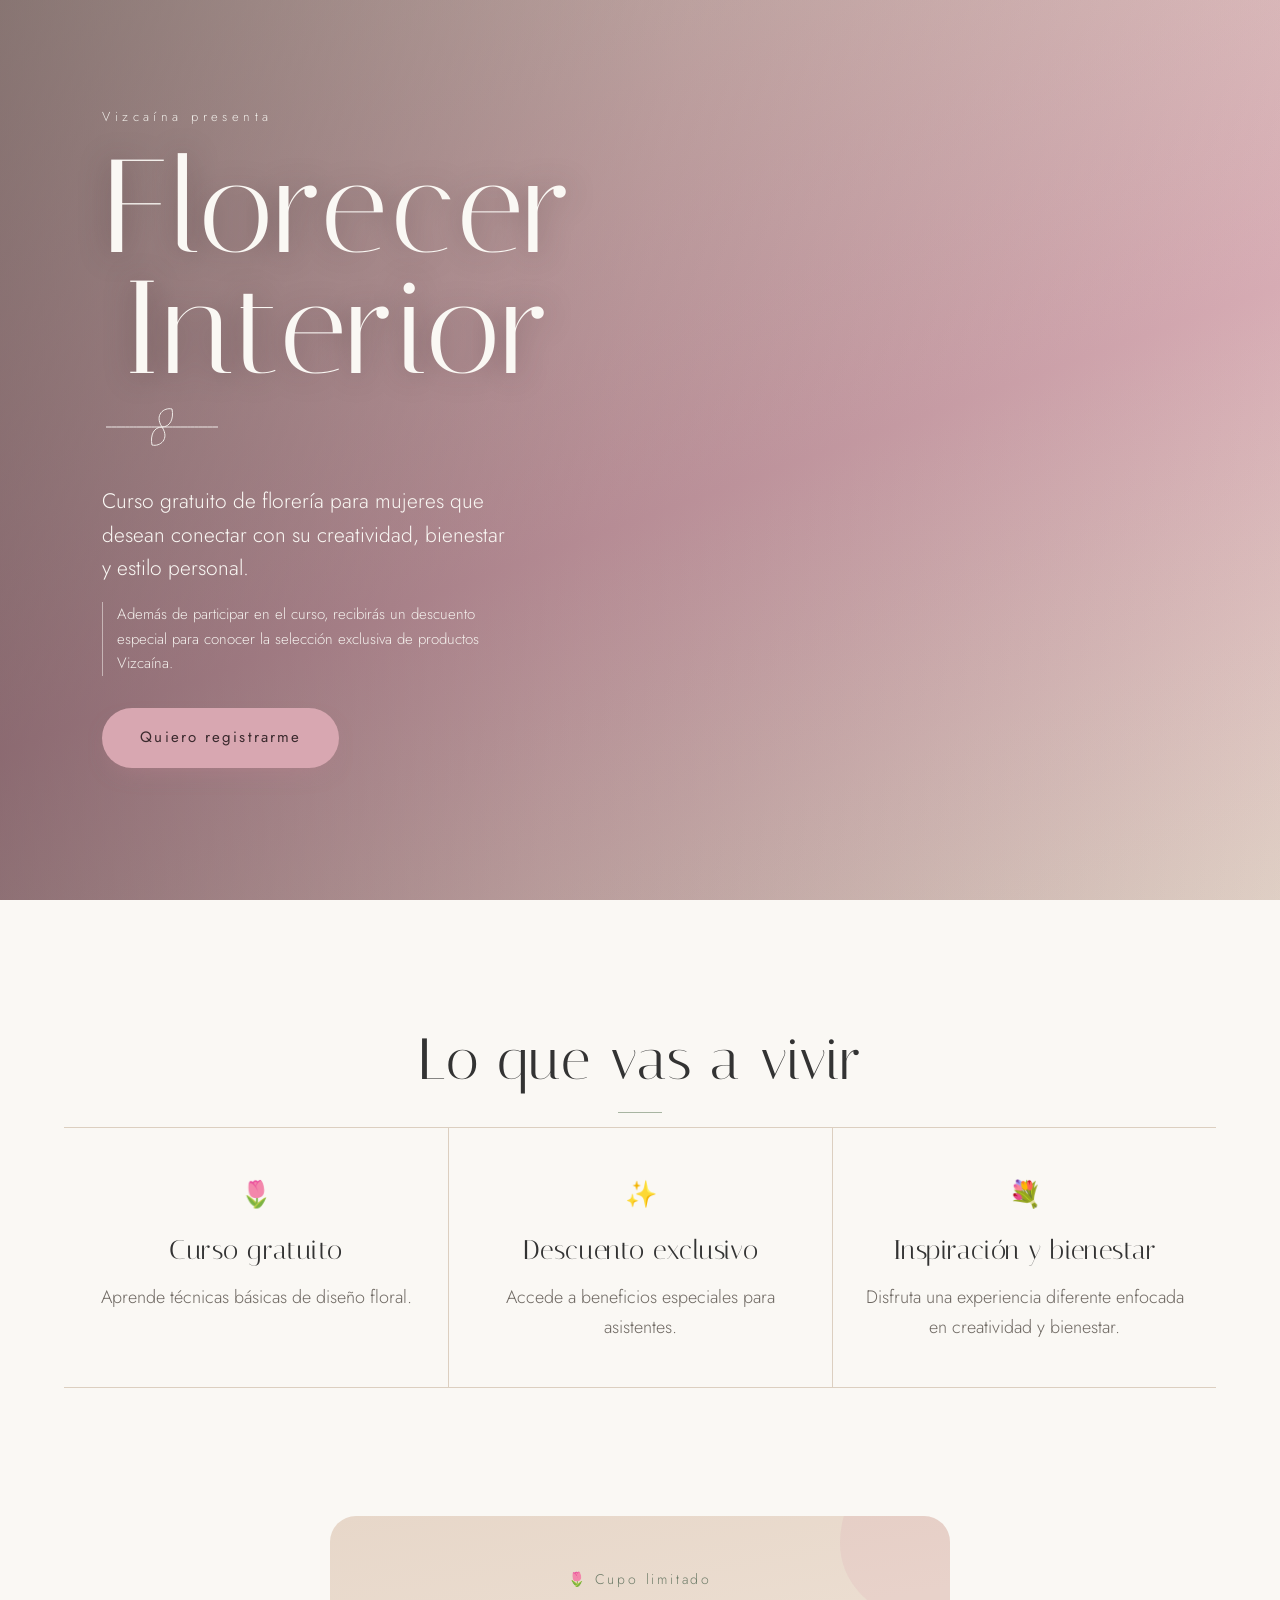
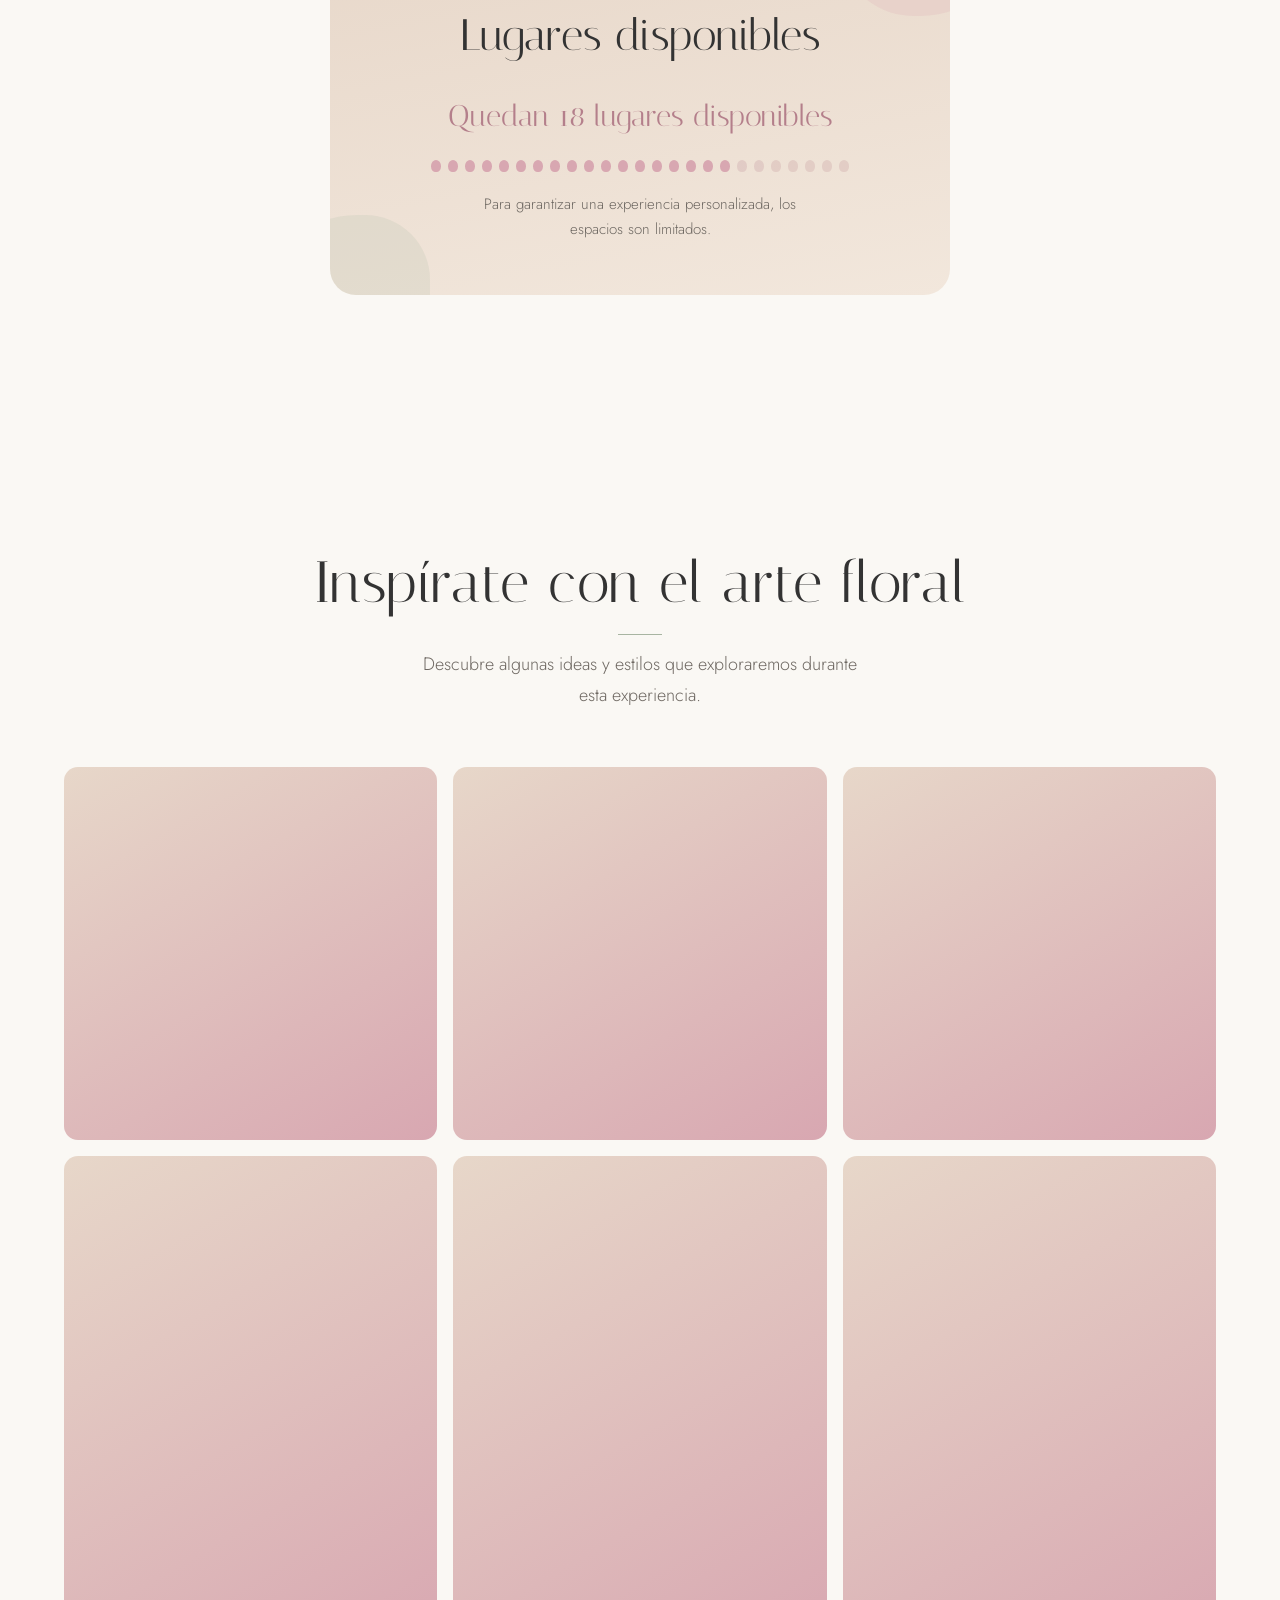
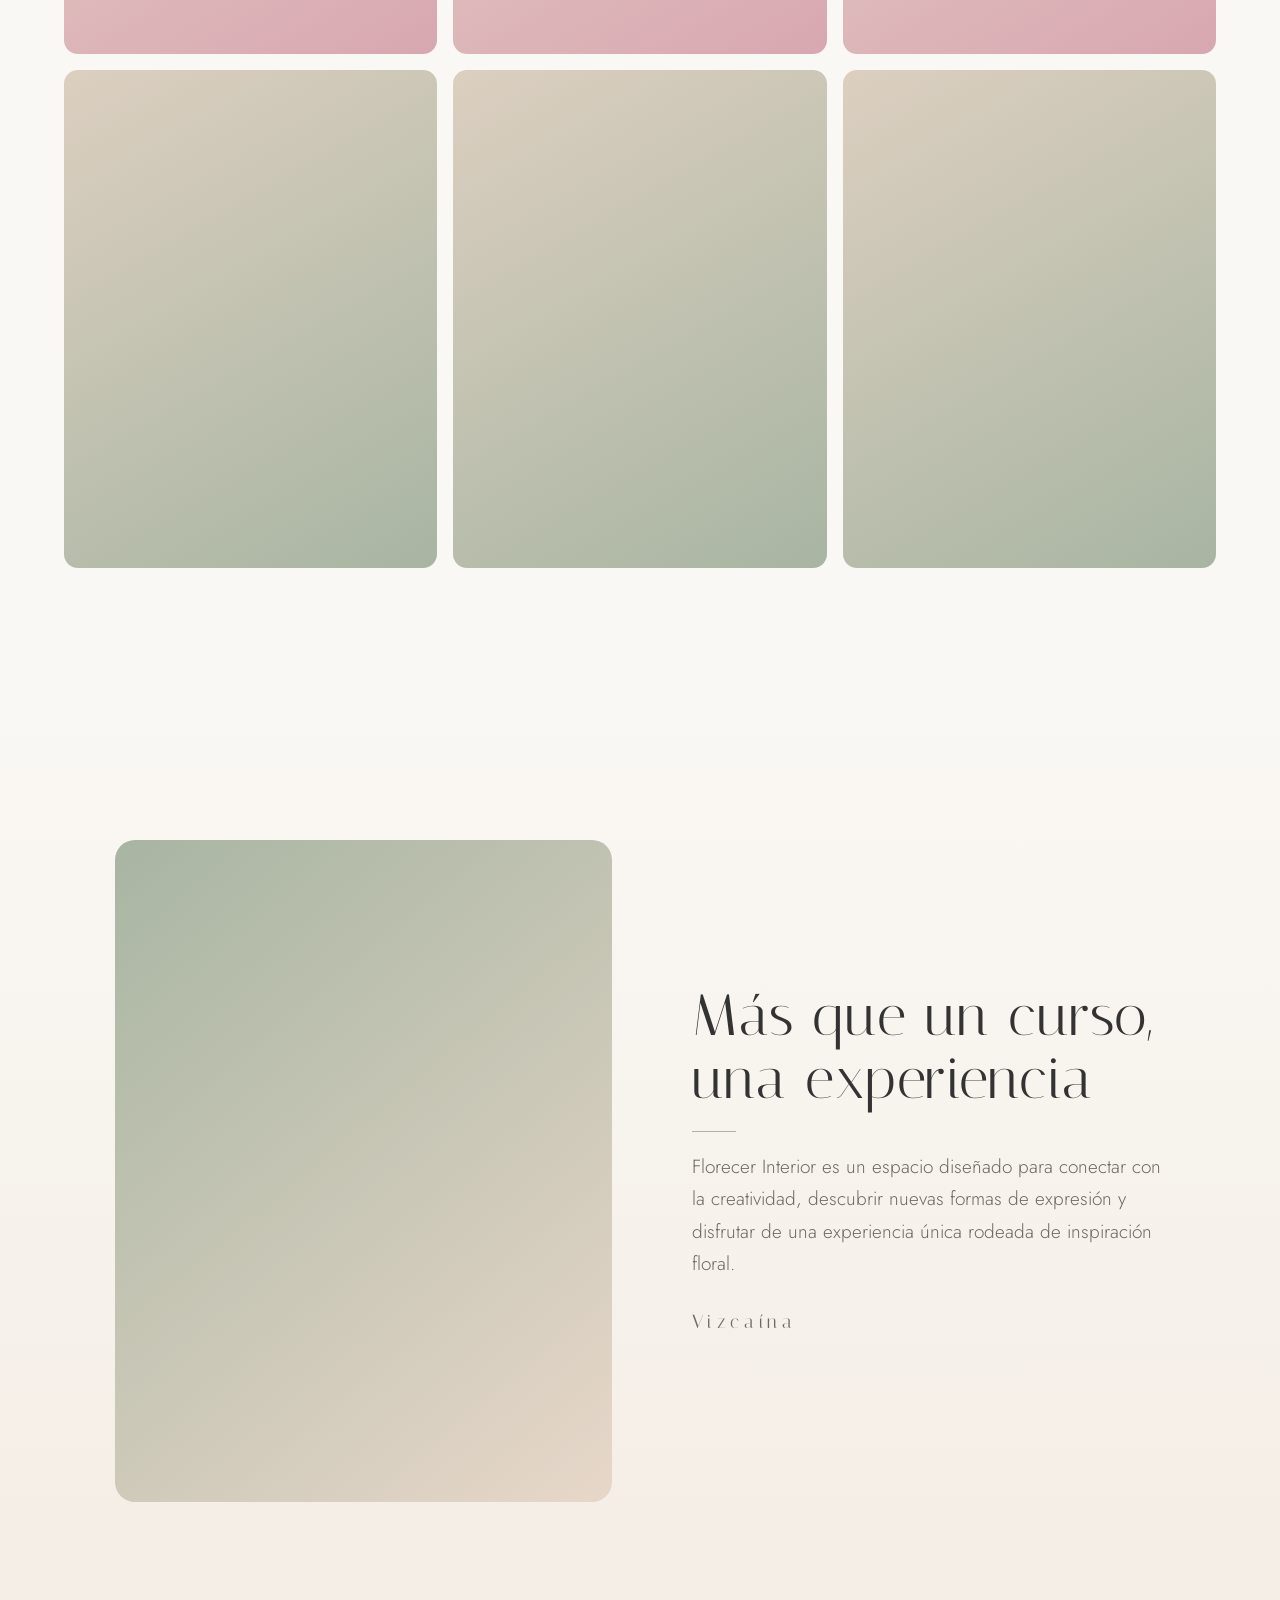
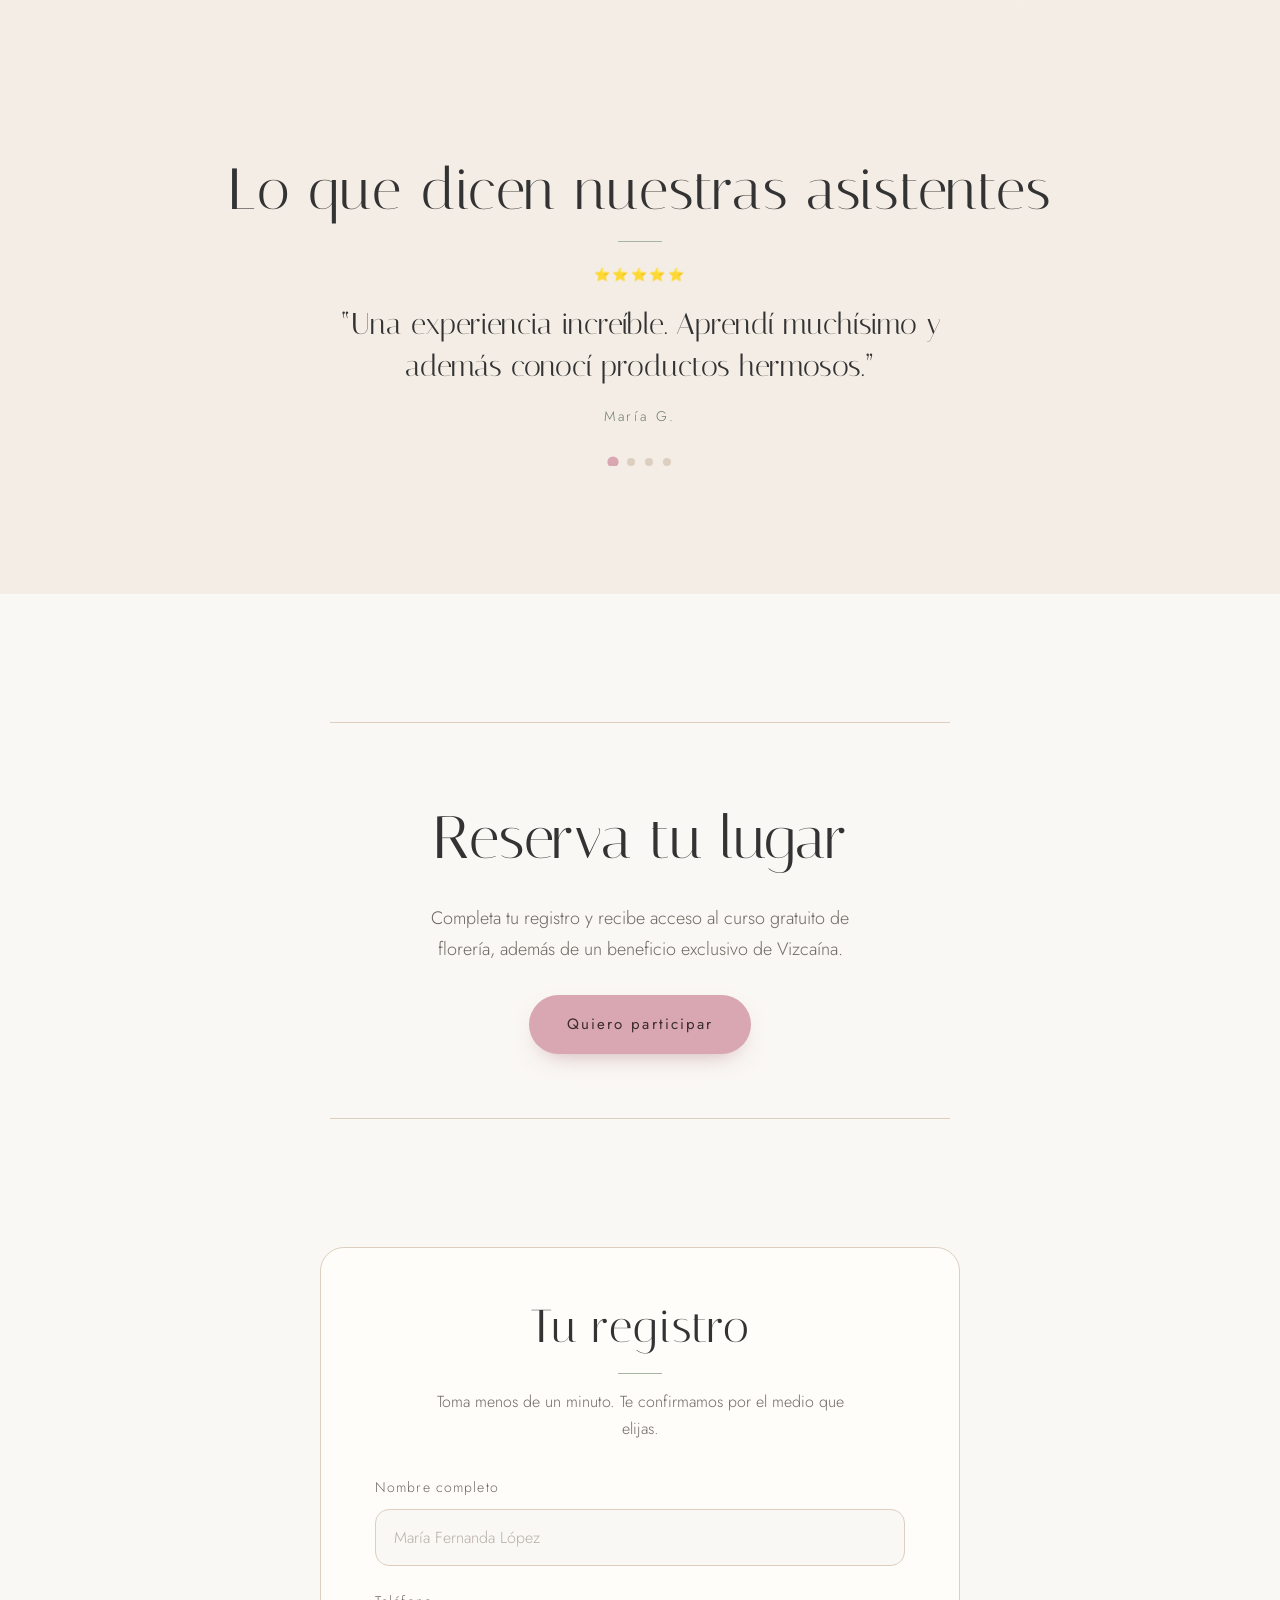
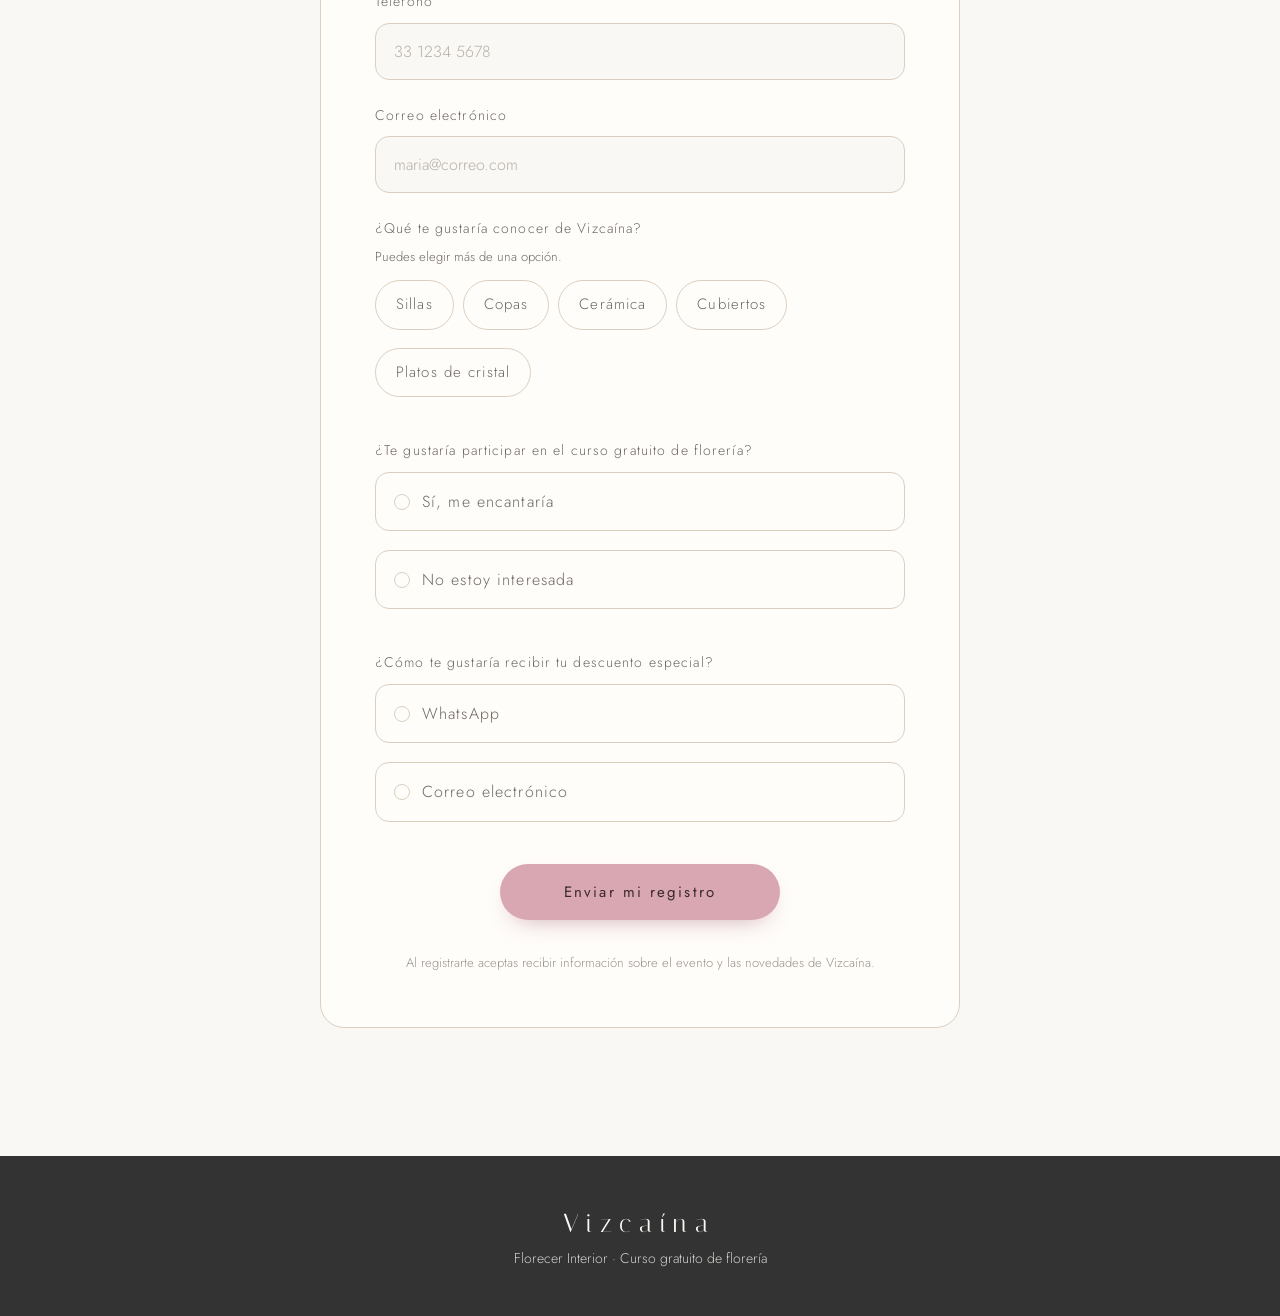
==== index.html @ a3b1a9a1 "Add files via upload" ====
<!DOCTYPE html>
<html lang="es-MX">
<head>
<meta charset="UTF-8">
<meta name="viewport" content="width=device-width, initial-scale=1">

<!-- ============================================================
     SEO BÁSICO  ·  Edita títulos, descripción y URL antes de publicar
     ============================================================ -->
<title>Florecer Interior · Curso gratuito de florería | Vizcaína</title>
<meta name="description" content="Curso gratuito de florería para mujeres que desean conectar con su creatividad, bienestar y estilo personal. Cupo limitado y beneficio exclusivo Vizcaína.">
<meta name="robots" content="index, follow">
<meta name="theme-color" content="#FAF8F4">
<link rel="canonical" href="https://TU-DOMINIO.com/">

<!-- Open Graph · así se ve el enlace al compartirse en Facebook / Instagram / WhatsApp -->
<meta property="og:type" content="website">
<meta property="og:locale" content="es_MX">
<meta property="og:title" content="Florecer Interior · Curso gratuito de florería">
<meta property="og:description" content="Una experiencia de diseño floral, bienestar y creatividad. Cupo limitado.">
<meta property="og:image" content="https://TU-DOMINIO.com/images/og-florecer-interior.jpg">
<meta property="og:url" content="https://TU-DOMINIO.com/">
<meta name="twitter:card" content="summary_large_image">

<!-- Tipografías: Italiana (titulares) + Jost (texto) -->
<link rel="preconnect" href="https://fonts.googleapis.com">
<link rel="preconnect" href="https://fonts.gstatic.com" crossorigin>
<link href="https://fonts.googleapis.com/css2?family=Italiana&family=Jost:wght@300;400;500&display=swap" rel="stylesheet">

<link rel="stylesheet" href="style.css">

<!-- Datos estructurados del evento (ayuda al SEO) -->
<script type="application/ld+json">
{
  "@context": "https://schema.org",
  "@type": "Event",
  "name": "Florecer Interior",
  "description": "Curso gratuito de florería organizado por Vizcaína.",
  "eventAttendanceMode": "https://schema.org/OfflineEventAttendanceMode",
  "organizer": { "@type": "Organization", "name": "Vizcaína" },
  "offers": { "@type": "Offer", "price": "0", "priceCurrency": "MXN", "availability": "https://schema.org/LimitedAvailability" }
}
</script>
</head>

<body>
<a class="salto-contenido" href="#registro">Ir al registro</a>

<!-- ============================================================
     1 · HERO
     Sustituye /images/hero.jpg por tu fotografía floral principal.
     Formato recomendado: vertical o cuadrada, mínimo 1400px de ancho.
     ============================================================ -->
<header class="hero" id="inicio">
  <img class="hero__foto" src="images/hero.jpg" alt="Arreglo floral elaborado a mano en tonos rosa y verde" fetchpriority="high" decoding="async">
  <div class="hero__velo" aria-hidden="true"></div>

  <div class="hero__contenido">
    <p class="hero__marca">Vizcaína presenta</p>

    <h1 class="hero__titulo">
      <span>Florecer</span>
      <span>Interior</span>
    </h1>

    <!-- Tallo botánico que se dibuja solo al cargar la página -->
    <svg class="tallo" viewBox="0 0 120 60" fill="none" aria-hidden="true">
      <path class="tallo__linea" d="M4 30 C 34 30, 46 30, 60 30 C 74 30, 86 30, 116 30" stroke="currentColor" stroke-width="1"/>
      <path class="tallo__hoja" d="M60 30 C 52 18, 62 10, 70 12 C 72 22, 68 30, 60 30 Z" stroke="currentColor" stroke-width="1"/>
      <path class="tallo__hoja" d="M60 30 C 68 42, 58 50, 50 48 C 48 38, 52 30, 60 30 Z" stroke="currentColor" stroke-width="1"/>
    </svg>

    <p class="hero__bajada">
      Curso gratuito de florería para mujeres que desean conectar con su creatividad,
      bienestar y estilo personal.
    </p>

    <p class="hero__nota">
      Además de participar en el curso, recibirás un descuento especial para conocer
      la selección exclusiva de productos Vizcaína.
    </p>

    <a class="boton boton--principal" href="#registro" data-scroll>Quiero registrarme</a>
  </div>
</header>

<main>

  <!-- ============================================================
       2 · BENEFICIOS
       ============================================================ -->
  <section class="beneficios" aria-labelledby="t-beneficios">
    <h2 class="titulo-seccion" id="t-beneficios">Lo que vas a vivir</h2>

    <div class="beneficios__lista">
      <article class="beneficio" data-reveal>
        <span class="beneficio__marca" aria-hidden="true">🌷</span>
        <h3>Curso gratuito</h3>
        <p>Aprende técnicas básicas de diseño floral.</p>
      </article>

      <article class="beneficio" data-reveal>
        <span class="beneficio__marca" aria-hidden="true">✨</span>
        <h3>Descuento exclusivo</h3>
        <p>Accede a beneficios especiales para asistentes.</p>
      </article>

      <article class="beneficio" data-reveal>
        <span class="beneficio__marca" aria-hidden="true">💐</span>
        <h3>Inspiración y bienestar</h3>
        <p>Disfruta una experiencia diferente enfocada en creatividad y bienestar.</p>
      </article>
    </div>
  </section>

  <!-- ============================================================
       3 · DISPONIBILIDAD
       El número se edita desde script.js → LUGARES_DISPONIBLES
       ============================================================ -->
  <section class="cupo" aria-labelledby="t-cupo">
    <div class="cupo__tarjeta" data-reveal>
      <p class="cupo__etiqueta">🌷 Cupo limitado</p>
      <h2 class="cupo__titulo" id="t-cupo">Lugares disponibles</h2>

      <!-- Contador: el texto y los pétalos los genera JavaScript -->
      <p class="cupo__contador" id="contadorLugares" aria-live="polite">Quedan 18 lugares disponibles</p>
      <div class="cupo__petalos" id="petalosCupo" aria-hidden="true"></div>

      <p class="cupo__nota">Para garantizar una experiencia personalizada, los espacios son limitados.</p>
    </div>
  </section>

  <!-- ============================================================
       4 · GALERÍA  (masonry + lightbox)
       Coloca tus imágenes en /images/ con estos nombres,
       o cambia las rutas y los textos alternativos aquí abajo.
       ============================================================ -->
  <section class="galeria" aria-labelledby="t-galeria">
    <h2 class="titulo-seccion" id="t-galeria">Inspírate con el arte floral</h2>
    <p class="subtitulo-seccion">Descubre algunas ideas y estilos que exploraremos durante esta experiencia.</p>

    <div class="galeria__grid" id="galeria">
      <button class="galeria__item" type="button" data-reveal><img src="images/flor1.jpg" alt="Ramo de temporada en tonos rosa empolvado" loading="lazy" decoding="async"></button>
      <button class="galeria__item" type="button" data-reveal><img src="images/flor2.jpg" alt="Centro de mesa bajo con follaje verde salvia" loading="lazy" decoding="async"></button>
      <button class="galeria__item" type="button" data-reveal><img src="images/flor3.jpg" alt="Detalle de pétalos y cerámica artesanal" loading="lazy" decoding="async"></button>
      <button class="galeria__item" type="button" data-reveal><img src="images/flor4.jpg" alt="Mesa montada con copas y flores frescas" loading="lazy" decoding="async"></button>
      <button class="galeria__item" type="button" data-reveal><img src="images/flor5.jpg" alt="Arreglo asimétrico en jarrón de cristal" loading="lazy" decoding="async"></button>
      <button class="galeria__item" type="button" data-reveal><img src="images/flor6.jpg" alt="Manos trabajando un arreglo floral" loading="lazy" decoding="async"></button>
      <button class="galeria__item" type="button" data-reveal><img src="images/flor7.jpg" alt="Composición floral sobre mantel de lino" loading="lazy" decoding="async"></button>
      <button class="galeria__item" type="button" data-reveal><img src="images/flor8.jpg" alt="Flores secas en tonos champagne" loading="lazy" decoding="async"></button>
      <button class="galeria__item" type="button" data-reveal><img src="images/flor9.jpg" alt="Espacio de taller con materiales de florería" loading="lazy" decoding="async"></button>
    </div>
  </section>

  <!-- ============================================================
       5 · EXPERIENCIA (editorial)
       ============================================================ -->
  <section class="experiencia" aria-labelledby="t-experiencia">
    <figure class="experiencia__figura" data-reveal>
      <img src="images/experiencia.jpg" alt="Asistentes trabajando durante un taller de florería" loading="lazy" decoding="async">
    </figure>

    <div class="experiencia__texto" data-reveal>
      <h2 class="titulo-seccion titulo-seccion--izq" id="t-experiencia">Más que un curso, una experiencia</h2>
      <p>
        Florecer Interior es un espacio diseñado para conectar con la creatividad,
        descubrir nuevas formas de expresión y disfrutar de una experiencia única
        rodeada de inspiración floral.
      </p>
      <p class="experiencia__firma">Vizcaína</p>
    </div>
  </section>

  <!-- ============================================================
       6 · TESTIMONIOS (carrusel automático + swipe)
       ============================================================ -->
  <section class="testimonios" aria-labelledby="t-testimonios" aria-roledescription="carrusel">
    <h2 class="titulo-seccion" id="t-testimonios">Lo que dicen nuestras asistentes</h2>

    <div class="carrusel" id="carrusel">
      <div class="carrusel__pista" id="carruselPista">

        <figure class="testimonio">
          <p class="testimonio__estrellas" aria-label="5 de 5 estrellas">⭐⭐⭐⭐⭐</p>
          <blockquote>Una experiencia increíble. Aprendí muchísimo y además conocí productos hermosos.</blockquote>
          <figcaption>María G.</figcaption>
        </figure>

        <figure class="testimonio">
          <p class="testimonio__estrellas" aria-label="5 de 5 estrellas">⭐⭐⭐⭐⭐</p>
          <blockquote>El ambiente fue maravilloso y los arreglos florales quedaron espectaculares.</blockquote>
          <figcaption>Andrea R.</figcaption>
        </figure>

        <figure class="testimonio">
          <p class="testimonio__estrellas" aria-label="5 de 5 estrellas">⭐⭐⭐⭐⭐</p>
          <blockquote>Me encantó la atención y la inspiración que encontré durante el evento.</blockquote>
          <figcaption>Sofía T.</figcaption>
        </figure>

        <figure class="testimonio">
          <p class="testimonio__estrellas" aria-label="5 de 5 estrellas">⭐⭐⭐⭐⭐</p>
          <blockquote>Salí con un arreglo precioso y con ganas de seguir creando en casa.</blockquote>
          <figcaption>Paulina M.</figcaption>
        </figure>

      </div>

      <div class="carrusel__puntos" id="carruselPuntos" role="tablist" aria-label="Elegir testimonio"></div>
    </div>
  </section>

  <!-- ============================================================
       7 · LLAMADA A LA ACCIÓN
       ============================================================ -->
  <section class="cta">
    <div class="cta__caja" data-reveal>
      <h2 class="cta__titulo">Reserva tu lugar</h2>
      <p>Completa tu registro y recibe acceso al curso gratuito de florería, además de un beneficio exclusivo de Vizcaína.</p>
      <a class="boton boton--principal" href="#registro" data-scroll>Quiero participar</a>
    </div>
  </section>

  <!-- ============================================================
       8 · FORMULARIO DE REGISTRO
       ============================================================ -->
  <section class="registro" id="registro" aria-labelledby="t-registro">
    <div class="registro__marco">

      <div class="registro__encabezado">
        <h2 class="titulo-seccion" id="t-registro">Tu registro</h2>
        <p class="subtitulo-seccion">Toma menos de un minuto. Te confirmamos por el medio que elijas.</p>
      </div>

      <form class="formulario" id="formulario" novalidate>

        <!-- Campo trampa anti-spam: invisible para personas -->
        <div class="trampa" aria-hidden="true">
          <label for="sitio">No llenar este campo</label>
          <input type="text" id="sitio" name="sitio" tabindex="-1" autocomplete="off">
        </div>

        <div class="campo">
          <label for="nombre">Nombre completo</label>
          <input type="text" id="nombre" name="nombre" autocomplete="name" placeholder="María Fernanda López" required>
          <p class="campo__error" id="error-nombre"></p>
        </div>

        <div class="campo">
          <label for="telefono">Teléfono</label>
          <input type="tel" id="telefono" name="telefono" inputmode="numeric" autocomplete="tel" placeholder="33 1234 5678" required>
          <p class="campo__error" id="error-telefono"></p>
        </div>

        <div class="campo">
          <label for="correo">Correo electrónico</label>
          <input type="email" id="correo" name="correo" autocomplete="email" placeholder="maria@correo.com" required>
          <p class="campo__error" id="error-correo"></p>
        </div>

        <!-- Selección múltiple: puede marcar varias categorías -->
        <fieldset class="campo campo--grupo">
          <legend>¿Qué te gustaría conocer de Vizcaína?</legend>
          <p class="campo__ayuda">Puedes elegir más de una opción.</p>
          <div class="opciones opciones--chips">
            <label class="chip"><input type="checkbox" name="interes" value="Sillas"><span>Sillas</span></label>
            <label class="chip"><input type="checkbox" name="interes" value="Copas"><span>Copas</span></label>
            <label class="chip"><input type="checkbox" name="interes" value="Cerámica"><span>Cerámica</span></label>
            <label class="chip"><input type="checkbox" name="interes" value="Cubiertos"><span>Cubiertos</span></label>
            <label class="chip"><input type="checkbox" name="interes" value="Platos de cristal"><span>Platos de cristal</span></label>
          </div>
          <p class="campo__error" id="error-interes"></p>
        </fieldset>

        <fieldset class="campo campo--grupo">
          <legend>¿Te gustaría participar en el curso gratuito de florería?</legend>
          <div class="opciones">
            <label class="opcion"><input type="radio" name="curso" value="Sí, me encantaría" required><span>Sí, me encantaría</span></label>
            <label class="opcion"><input type="radio" name="curso" value="No estoy interesada"><span>No estoy interesada</span></label>
          </div>
          <p class="campo__error" id="error-curso"></p>
        </fieldset>

        <fieldset class="campo campo--grupo">
          <legend>¿Cómo te gustaría recibir tu descuento especial?</legend>
          <div class="opciones">
            <label class="opcion"><input type="radio" name="contacto" value="WhatsApp" required><span>WhatsApp</span></label>
            <label class="opcion"><input type="radio" name="contacto" value="Correo electrónico"><span>Correo electrónico</span></label>
          </div>
          <p class="campo__error" id="error-contacto"></p>
        </fieldset>

        <button class="boton boton--principal boton--ancho" type="submit" id="botonEnviar">Enviar mi registro</button>

        <!-- Mensajes generales del formulario (errores de envío) -->
        <p class="formulario__aviso" id="avisoFormulario" role="status"></p>

        <p class="formulario__legal">
          Al registrarte aceptas recibir información sobre el evento y las novedades de Vizcaína.
        </p>
      </form>

      <!-- Pantalla de confirmación: JavaScript la muestra al enviar -->
      <div class="confirmacion" id="confirmacion" hidden tabindex="-1">
        <svg class="confirmacion__flor" viewBox="0 0 80 80" fill="none" aria-hidden="true">
          <circle cx="40" cy="40" r="7" stroke="currentColor" stroke-width="1.2"/>
          <ellipse cx="40" cy="22" rx="9" ry="15" stroke="currentColor" stroke-width="1.2"/>
          <ellipse cx="40" cy="58" rx="9" ry="15" stroke="currentColor" stroke-width="1.2"/>
          <ellipse cx="22" cy="40" rx="15" ry="9" stroke="currentColor" stroke-width="1.2"/>
          <ellipse cx="58" cy="40" rx="15" ry="9" stroke="currentColor" stroke-width="1.2"/>
        </svg>

        <h2 class="confirmacion__titulo">¡Gracias por registrarte!</h2>
        <p>Tu lugar ha sido registrado correctamente.</p>
        <p>Pronto recibirás información del evento y tu beneficio exclusivo.</p>
        <a class="boton boton--whatsapp" id="botonWhatsApp" href="#" target="_blank" rel="noopener">Continuar por WhatsApp</a>
      </div>

    </div>
  </section>
</main>

<footer class="pie">
  <p class="pie__marca">Vizcaína</p>
  <p>Florecer Interior · Curso gratuito de florería</p>
</footer>

<!-- ============================================================
     LIGHTBOX de la galería
     ============================================================ -->
<div class="lightbox" id="lightbox" role="dialog" aria-modal="true" aria-label="Imagen ampliada" hidden>
  <button class="lightbox__cerrar" id="lightboxCerrar" type="button" aria-label="Cerrar">&times;</button>
  <button class="lightbox__nav lightbox__nav--prev" id="lightboxPrev" type="button" aria-label="Imagen anterior">&#8249;</button>
  <img class="lightbox__img" id="lightboxImg" src="" alt="">
  <button class="lightbox__nav lightbox__nav--next" id="lightboxNext" type="button" aria-label="Imagen siguiente">&#8250;</button>
</div>

<script src="script.js"></script>
</body>
</html>
---- style.css ----
/* ============================================================
   FLORECER INTERIOR · Vizcaína
   Hoja de estilos mobile-first (móvil → tablet → escritorio)

   ÍNDICE
   01 · Variables y base
   02 · Tipografía y elementos comunes
   03 · Botones
   04 · Hero
   05 · Beneficios
   06 · Cupo limitado
   07 · Galería + lightbox
   08 · Experiencia
   09 · Testimonios
   10 · Llamada a la acción
   11 · Formulario y confirmación
   12 · Pie de página
   13 · Animaciones de aparición
   14 · Tablet y escritorio
   ============================================================ */

/* ---------- 01 · Variables y base ---------- */
:root{
  /* Paleta de marca */
  --rosa:        #D8A7B1;
  --rosa-hondo:  #B47F8B;   /* versión legible del rosa para textos grandes */
  --marfil:      #FAF8F4;
  --champagne:   #E7D7C9;
  --beige:       #DCCFC0;
  --salvia:      #A8B5A2;
  --salvia-hondo:#6E7C69;   /* versión legible del salvia para textos pequeños */
  --tinta:       #333333;
  --tinta-suave: #6E6862;
  --tinta-boton: #3B2A2E;   /* texto sobre el rosa: buen contraste */

  /* Tipografía */
  --display: "Italiana", "Didot", Georgia, serif;
  --texto:   "Jost", "Futura", "Century Gothic", system-ui, sans-serif;

  /* Ritmo vertical y medidas */
  --bloque: clamp(64px, 12vw, 128px);  /* separación entre secciones */
  --margen: clamp(22px, 6vw, 64px);    /* margen lateral */
  --ancho:  1180px;                    /* ancho máximo de contenido */

  --curva: cubic-bezier(.22,.61,.36,1);
}

*,*::before,*::after{ box-sizing:border-box; }

html{ scroll-behavior:smooth; -webkit-text-size-adjust:100%; }

body{
  margin:0;
  background:var(--marfil);
  color:var(--tinta);
  font-family:var(--texto);
  font-weight:300;
  font-size:17px;
  line-height:1.7;
  overflow-x:hidden;
}

img{ max-width:100%; display:block; }

/* Enlace de accesibilidad: sólo visible al navegar con teclado */
.salto-contenido{
  position:absolute; left:-9999px; top:0; z-index:100;
  background:var(--tinta); color:var(--marfil);
  padding:12px 20px; font-size:14px;
}
.salto-contenido:focus{ left:12px; top:12px; }

/* Foco visible y consistente en toda la página */
a:focus-visible, button:focus-visible, input:focus-visible,
select:focus-visible, textarea:focus-visible, [tabindex]:focus-visible{
  outline:2px solid var(--salvia-hondo);
  outline-offset:3px;
}

/* ---------- 02 · Tipografía y elementos comunes ---------- */
.titulo-seccion{
  font-family:var(--display);
  font-weight:400;
  font-size:clamp(34px, 8.5vw, 58px);
  line-height:1.1;
  letter-spacing:.02em;
  margin:0 0 14px;
  text-align:center;
}
.titulo-seccion--izq{ text-align:left; }

.subtitulo-seccion{
  max-width:46ch;
  margin:0 auto clamp(34px, 7vw, 56px);
  text-align:center;
  color:var(--tinta-suave);
}

/* Filete decorativo bajo los títulos centrados */
.titulo-seccion::after{
  content:"";
  display:block;
  width:44px; height:1px;
  margin:20px auto 0;
  background:var(--salvia);
}
.titulo-seccion--izq::after{ margin-left:0; }

section{ padding:var(--bloque) var(--margen); }

/* ---------- 03 · Botones ---------- */
.boton{
  display:inline-block;
  font-family:var(--texto);
  font-size:15px;
  font-weight:400;
  letter-spacing:.14em;
  text-decoration:none;
  text-align:center;
  padding:17px 38px;
  border:none;
  border-radius:100px;
  cursor:pointer;
  transition:transform .35s var(--curva), background-color .35s var(--curva), box-shadow .35s var(--curva);
}
.boton--principal{
  background:var(--rosa);
  color:var(--tinta-boton);
  box-shadow:0 10px 26px -14px rgba(180,127,139,.85);
}
.boton--principal:hover{ background:#CE97A2; transform:translateY(-2px); }
.boton--principal:active{ transform:translateY(0); }

.boton--ancho{ width:100%; }

.boton--whatsapp{
  background:var(--salvia);
  color:#25321F;
  margin-top:26px;
}
.boton--whatsapp:hover{ background:#9BAA95; transform:translateY(-2px); }

/* ---------- 04 · Hero ---------- */
.hero{
  position:relative;
  min-height:100svh;
  display:flex;
  align-items:flex-end;
  padding:var(--margen);
  padding-bottom:clamp(48px, 12vw, 90px);
  overflow:hidden;
  isolation:isolate;
}
.hero__foto{
  position:absolute; inset:0;
  width:100%; height:100%;
  object-fit:cover;
  z-index:-2;
}
/* Velo suave para que el texto siempre sea legible */
.hero__velo{
  position:absolute; inset:0;
  z-index:-1;
  background:
    linear-gradient(180deg, rgba(250,248,244,.42) 0%, rgba(250,248,244,.10) 38%, rgba(59,42,46,.42) 100%),
    linear-gradient(0deg, rgba(216,167,177,.18), rgba(216,167,177,.18));
}
/* Respaldo visual mientras no existan las fotografías reales */
.hero.sin-imagen{ background:linear-gradient(160deg,var(--champagne) 0%, var(--rosa) 55%, var(--beige) 100%); }
.hero.sin-imagen .hero__foto{ display:none; }

.hero__contenido{ max-width:640px; color:var(--marfil); }

.hero__marca{
  margin:0 0 18px;
  font-size:13px;
  letter-spacing:.34em;
  color:rgba(250,248,244,.9);
}

.hero__titulo{
  font-family:var(--display);
  font-weight:400;
  font-size:clamp(52px, 17vw, 132px);
  line-height:.92;
  letter-spacing:.03em;
  margin:0;
  text-shadow:0 2px 30px rgba(59,42,46,.35);
}
.hero__titulo span{ display:block; }
.hero__titulo span:last-child{ padding-left:.14em; } /* desfase editorial */

.tallo{ width:120px; height:60px; color:var(--marfil); margin:8px 0 18px; opacity:.9; }
.tallo path{ stroke-dasharray:220; stroke-dashoffset:220; }

.hero__bajada{
  font-size:clamp(17px, 4.4vw, 21px);
  line-height:1.6;
  margin:0 0 16px;
  max-width:34ch;
}
.hero__nota{
  font-size:15px;
  line-height:1.65;
  color:rgba(250,248,244,.92);
  margin:0 0 32px;
  max-width:42ch;
  padding-left:14px;
  border-left:1px solid rgba(250,248,244,.5);
}

/* ---------- 05 · Beneficios ---------- */
.beneficios{ background:var(--marfil); }
.beneficios__lista{
  display:grid;
  gap:0;
  max-width:var(--ancho);
  margin:0 auto;
}
.beneficio{
  padding:34px 4px;
  border-top:1px solid var(--beige);   /* filetes en lugar de cajas con sombra */
  text-align:center;
}
.beneficio:last-child{ border-bottom:1px solid var(--beige); }
.beneficio__marca{ font-size:26px; display:block; margin-bottom:12px; }
.beneficio h3{
  font-family:var(--display);
  font-weight:400;
  font-size:27px;
  letter-spacing:.02em;
  margin:0 0 8px;
}
.beneficio p{ margin:0; color:var(--tinta-suave); max-width:34ch; margin-inline:auto; }

/* ---------- 06 · Cupo limitado ---------- */
.cupo{ padding-top:0; }
.cupo__tarjeta{
  max-width:620px;
  margin:0 auto;
  background:linear-gradient(170deg, var(--champagne), #F2E7DC);
  border-radius:26px;
  padding:clamp(32px, 8vw, 52px) clamp(24px, 6vw, 46px);
  text-align:center;
  position:relative;
  overflow:hidden;
}
/* Pétalos discretos de fondo */
.cupo__tarjeta::before,
.cupo__tarjeta::after{
  content:"";
  position:absolute;
  width:170px; height:170px;
  border-radius:60% 40% 55% 45%;
  background:rgba(216,167,177,.22);
}
.cupo__tarjeta::before{ top:-70px; right:-60px; }
.cupo__tarjeta::after{ bottom:-90px; left:-70px; background:rgba(168,181,162,.18); }

.cupo__etiqueta{
  position:relative;
  margin:0 0 6px;
  font-size:14px;
  letter-spacing:.2em;
  color:var(--salvia-hondo);
}
.cupo__titulo{
  position:relative;
  font-family:var(--display);
  font-weight:400;
  font-size:clamp(30px, 7vw, 44px);
  margin:0 0 18px;
}
.cupo__contador{
  position:relative;
  font-family:var(--display);
  font-size:clamp(22px, 5.4vw, 30px);
  color:var(--rosa-hondo);
  margin:0 0 18px;
}
/* Pétalos-contador: llenos = lugares disponibles */
.cupo__petalos{
  position:relative;
  display:flex; flex-wrap:wrap; justify-content:center; gap:7px;
  margin-bottom:20px;
}
.petalo{
  width:10px; height:12px;
  border-radius:60% 60% 55% 55%;
  background:rgba(180,127,139,.22);
  transform:scale(.6);
  opacity:0;
  transition:transform .5s var(--curva), opacity .5s var(--curva);
}
.petalo--lleno{ background:var(--rosa); }
.petalo--visible{ transform:scale(1); opacity:1; }

.cupo__nota{
  position:relative;
  margin:0;
  font-size:15px;
  color:var(--tinta-suave);
  max-width:38ch;
  margin-inline:auto;
}

/* ---------- 07 · Galería + lightbox ---------- */
.galeria{ background:var(--marfil); }
/* Masonry con columnas CSS: se reacomoda solo en móvil */
.galeria__grid{
  max-width:var(--ancho);
  margin:0 auto;
  column-count:2;
  column-gap:12px;
}
.galeria__item{
  display:block;
  width:100%;
  padding:0; margin:0 0 12px;
  border:none;
  background:var(--beige);
  border-radius:14px;
  overflow:hidden;
  cursor:pointer;
  break-inside:avoid;
  -webkit-tap-highlight-color:transparent;
}
.galeria__item img{
  width:100%;
  transition:transform .6s var(--curva), opacity .6s var(--curva);
}
.galeria__item:hover img{ transform:scale(1.04); }
/* Respaldo cuando la imagen todavía no existe */
.galeria__item.sin-imagen{
  aspect-ratio:3/4;
  background:linear-gradient(150deg,var(--champagne),var(--rosa));
}
.galeria__item.sin-imagen:nth-child(3n){ background:linear-gradient(150deg,var(--beige),var(--salvia)); }
.galeria__item.sin-imagen:nth-child(3n+1){ aspect-ratio:1/1; }
.galeria__item.sin-imagen img{ display:none; }

.lightbox{
  position:fixed; inset:0; z-index:90;
  display:flex; align-items:center; justify-content:center;
  background:rgba(51,51,51,.92);
  padding:20px;
  opacity:0;
  transition:opacity .3s var(--curva);
}
.lightbox.abierto{ opacity:1; }
.lightbox__img{
  max-width:100%; max-height:84vh;
  border-radius:10px;
  box-shadow:0 30px 60px -30px rgba(0,0,0,.8);
}
.lightbox__cerrar,
.lightbox__nav{
  position:absolute;
  background:rgba(250,248,244,.14);
  color:var(--marfil);
  border:none;
  border-radius:50%;
  width:46px; height:46px;
  font-size:26px; line-height:1;
  cursor:pointer;
  transition:background-color .3s var(--curva);
}
.lightbox__cerrar:hover,
.lightbox__nav:hover{ background:rgba(250,248,244,.28); }
.lightbox__cerrar{ top:18px; right:18px; }
.lightbox__nav{ top:50%; transform:translateY(-50%); }
.lightbox__nav--prev{ left:12px; }
.lightbox__nav--next{ right:12px; }

/* ---------- 08 · Experiencia ---------- */
.experiencia{
  background:linear-gradient(180deg, var(--marfil) 0%, #F4EDE5 100%);
  display:grid;
  gap:clamp(26px, 6vw, 52px);
  align-items:center;
}
.experiencia__figura{
  margin:0;
  border-radius:20px;
  overflow:hidden;
  background:var(--beige);
  aspect-ratio:4/5;
}
.experiencia__figura img{ width:100%; height:100%; object-fit:cover; }
.experiencia__figura.sin-imagen{ background:linear-gradient(140deg,var(--salvia),var(--champagne)); }
.experiencia__figura.sin-imagen img{ display:none; }

.experiencia__texto p{ color:var(--tinta-suave); max-width:52ch; }
.experiencia__firma{
  font-family:var(--display);
  font-size:24px;
  letter-spacing:.24em;
  color:var(--rosa-hondo);
  margin-top:26px;
}

/* ---------- 09 · Testimonios ---------- */
.testimonios{ background:#F4EDE5; }
.carrusel{
  max-width:760px;
  margin:0 auto;
  overflow:hidden;
  position:relative;
}
.carrusel__pista{
  display:flex;
  transition:transform .7s var(--curva);
  touch-action:pan-y;
  cursor:grab;
}
.carrusel__pista.arrastrando{ transition:none; cursor:grabbing; }

.testimonio{
  flex:0 0 100%;
  margin:0;
  padding:8px clamp(10px, 4vw, 40px) 30px;
  text-align:center;
  user-select:none;
}
.testimonio__estrellas{ font-size:13px; letter-spacing:.18em; margin:0 0 16px; }
.testimonio blockquote{
  font-family:var(--display);
  font-size:clamp(21px, 5.2vw, 30px);
  line-height:1.4;
  margin:0 0 18px;
  color:var(--tinta);
}
.testimonio blockquote::before{ content:"“"; }
.testimonio blockquote::after{ content:"”"; }
.testimonio figcaption{
  font-size:14px;
  letter-spacing:.2em;
  color:var(--salvia-hondo);
}

.carrusel__puntos{ display:flex; justify-content:center; gap:10px; }
.carrusel__punto{
  width:8px; height:8px;
  padding:0;
  border:none; border-radius:50%;
  background:var(--beige);
  cursor:pointer;
  transition:background-color .3s var(--curva), transform .3s var(--curva);
}
.carrusel__punto[aria-selected="true"]{ background:var(--rosa); transform:scale(1.4); }

/* ---------- 10 · Llamada a la acción ---------- */
.cta{ background:var(--marfil); padding-bottom:0; }
.cta__caja{
  max-width:620px;
  margin:0 auto;
  text-align:center;
  border-top:1px solid var(--beige);
  border-bottom:1px solid var(--beige);
  padding:clamp(40px, 9vw, 64px) 0;
}
.cta__titulo{
  font-family:var(--display);
  font-weight:400;
  font-size:clamp(36px, 9vw, 60px);
  margin:0 0 14px;
}
.cta__caja p{ color:var(--tinta-suave); max-width:42ch; margin:0 auto 30px; }

/* ---------- 11 · Formulario y confirmación ---------- */
.registro{ background:var(--marfil); }
.registro__marco{
  max-width:640px;
  margin:0 auto;
  background:#FFFDFA;
  border:1px solid var(--beige);
  border-radius:24px;
  padding:clamp(26px, 7vw, 54px);
}
.registro__encabezado .titulo-seccion{ font-size:clamp(32px, 7.5vw, 46px); }
.registro__encabezado .subtitulo-seccion{ margin-bottom:34px; font-size:16px; }

.campo{ margin-bottom:24px; }
.campo label,
.campo legend{
  display:block;
  font-size:14px;
  letter-spacing:.08em;
  color:var(--tinta-suave);
  margin-bottom:9px;
  padding:0;
}
.campo--grupo{ border:none; margin:0 0 26px; padding:0; }
.campo__ayuda{ font-size:13px; color:var(--tinta-suave); margin:-4px 0 12px; }

input[type="text"],
input[type="tel"],
input[type="email"]{
  width:100%;
  font-family:var(--texto);
  font-size:16px;              /* 16px evita el zoom automático en iOS */
  font-weight:300;
  color:var(--tinta);
  background:var(--marfil);
  border:1px solid var(--beige);
  border-radius:14px;
  padding:16px 18px;
  transition:border-color .3s var(--curva), background-color .3s var(--curva), box-shadow .3s var(--curva);
}
input::placeholder{ color:#B7AFA6; }
input[type="text"]:focus,
input[type="tel"]:focus,
input[type="email"]:focus{
  border-color:var(--rosa);
  background:#fff;
  box-shadow:0 0 0 4px rgba(216,167,177,.18);
  outline:none;
}
/* Estados de validación */
.campo.invalido input{ border-color:#C98B8B; background:#FDF6F5; }
.campo.valido input{ border-color:var(--salvia); }

.campo__error{
  min-height:0;
  margin:7px 0 0;
  font-size:13.5px;
  color:#B26A6A;
  opacity:0;
  transform:translateY(-4px);
  transition:opacity .25s var(--curva), transform .25s var(--curva);
}
.campo.invalido .campo__error{ opacity:1; transform:translateY(0); }

/* Opciones tipo píldora (selección múltiple) */
.opciones{ display:flex; flex-direction:column; gap:10px; }
.opciones--chips{ flex-direction:row; flex-wrap:wrap; gap:9px; }

.chip{ position:relative; }
.chip input{ position:absolute; opacity:0; width:0; height:0; }
.chip span{
  display:inline-block;
  padding:11px 20px;
  border:1px solid var(--beige);
  border-radius:100px;
  font-size:15px;
  color:var(--tinta-suave);
  cursor:pointer;
  transition:background-color .3s var(--curva), border-color .3s var(--curva), color .3s var(--curva);
}
.chip input:checked + span{
  background:var(--rosa);
  border-color:var(--rosa);
  color:var(--tinta-boton);
}
.chip input:focus-visible + span{ outline:2px solid var(--salvia-hondo); outline-offset:3px; }

/* Opciones únicas (radio) */
.opcion{ position:relative; }
.opcion input{ position:absolute; opacity:0; width:0; height:0; }
.opcion span{
  display:flex; align-items:center; gap:12px;
  padding:15px 18px;
  border:1px solid var(--beige);
  border-radius:14px;
  font-size:16px;
  cursor:pointer;
  transition:border-color .3s var(--curva), background-color .3s var(--curva);
}
.opcion span::before{
  content:"";
  width:16px; height:16px;
  border:1px solid var(--beige);
  border-radius:50%;
  flex:none;
  transition:box-shadow .3s var(--curva), border-color .3s var(--curva);
}
.opcion input:checked + span{ border-color:var(--rosa); background:#FDF7F8; }
.opcion input:checked + span::before{ border-color:var(--rosa); box-shadow:inset 0 0 0 4px var(--rosa); }
.opcion input:focus-visible + span{ outline:2px solid var(--salvia-hondo); outline-offset:3px; }

.campo--grupo.invalido .opcion span,
.campo--grupo.invalido .chip span{ border-color:#D8A8A8; }

#botonEnviar{ margin-top:8px; }
#botonEnviar[disabled]{ opacity:.6; cursor:progress; }

.formulario__aviso{
  margin:14px 0 0;
  font-size:14.5px;
  text-align:center;
  color:#B26A6A;
  min-height:1px;
}
.formulario__legal{
  margin:18px 0 0;
  font-size:13px;
  line-height:1.6;
  text-align:center;
  color:#9A938B;
}

/* Campo trampa anti-spam */
.trampa{ position:absolute; left:-9999px; width:1px; height:1px; overflow:hidden; }

/* Pantalla de confirmación */
.confirmacion{ text-align:center; padding:12px 0 6px; }
.confirmacion__flor{ width:76px; height:76px; color:var(--rosa); margin:0 auto 18px; }
.confirmacion__titulo{
  font-family:var(--display);
  font-weight:400;
  font-size:clamp(34px, 8vw, 50px);
  margin:0 0 14px;
}
.confirmacion p{ margin:0 auto 6px; color:var(--tinta-suave); max-width:36ch; }

/* ---------- 12 · Pie de página ---------- */
.pie{
  background:var(--tinta);
  color:rgba(250,248,244,.8);
  text-align:center;
  padding:46px var(--margen);
  font-size:14px;
}
.pie p{ margin:0; }
.pie__marca{
  font-family:var(--display);
  font-size:26px;
  letter-spacing:.3em;
  color:var(--marfil);
  margin-bottom:8px;
}

/* ---------- 13 · Animaciones de aparición ---------- */
/* Secuencia única de carga del hero */
.hero__marca, .hero__titulo span, .hero__bajada, .hero__nota, .hero .boton{
  opacity:0;
  transform:translateY(18px);
  animation:entrada 1s var(--curva) forwards;
}
.hero__marca{ animation-delay:.15s; }
.hero__titulo span:nth-child(1){ animation-delay:.3s; }
.hero__titulo span:nth-child(2){ animation-delay:.45s; }
.hero__bajada{ animation-delay:.8s; }
.hero__nota{ animation-delay:.95s; }
.hero .boton{ animation-delay:1.1s; }

.tallo path{ animation:dibujar 1.6s var(--curva) .6s forwards; }

@keyframes entrada{ to{ opacity:1; transform:none; } }
@keyframes dibujar{ to{ stroke-dashoffset:0; } }

/* Aparición al hacer scroll (la activa script.js) */
[data-reveal]{
  opacity:0;
  transform:translateY(16px);
  transition:opacity .8s var(--curva), transform .8s var(--curva);
}
[data-reveal].visible{ opacity:1; transform:none; }

/* Respeta la preferencia de movimiento reducido del sistema */
@media (prefers-reduced-motion: reduce){
  html{ scroll-behavior:auto; }
  *,*::before,*::after{
    animation-duration:.01ms !important;
    animation-iteration-count:1 !important;
    transition-duration:.01ms !important;
  }
  [data-reveal], .hero__marca, .hero__titulo span,
  .hero__bajada, .hero__nota, .hero .boton{ opacity:1; transform:none; }
  .petalo{ opacity:1; transform:none; }
}

/* ---------- 14 · Tablet y escritorio ---------- */
@media (min-width:700px){
  body{ font-size:18px; }

  .beneficios__lista{
    grid-template-columns:repeat(3,1fr);
    border-top:1px solid var(--beige);
    border-bottom:1px solid var(--beige);
  }
  .beneficio{
    border-top:none;
    border-left:1px solid var(--beige);
    padding:44px 26px;
  }
  .beneficio:first-child{ border-left:none; }
  .beneficio:last-child{ border-bottom:none; }

  .galeria__grid{ column-count:3; column-gap:16px; }
  .galeria__item{ margin-bottom:16px; }

  .experiencia{ grid-template-columns:1.05fr 1fr; }
  .experiencia__figura{ aspect-ratio:3/4; }

  .boton--ancho{ width:auto; min-width:280px; display:block; margin-inline:auto; }
}

@media (min-width:1024px){
  .hero{ align-items:center; padding-left:clamp(64px, 8vw, 120px); }
  .hero__contenido{ max-width:720px; }
  .hero__velo{
    background:
      linear-gradient(100deg, rgba(59,42,46,.55) 0%, rgba(59,42,46,.22) 48%, rgba(250,248,244,.12) 100%),
      linear-gradient(0deg, rgba(216,167,177,.14), rgba(216,167,177,.14));
  }

  .experiencia{ gap:80px; padding-inline:clamp(64px, 9vw, 140px); }
  .experiencia__texto p{ font-size:19px; }

  .galeria__grid{ column-count:3; }
}
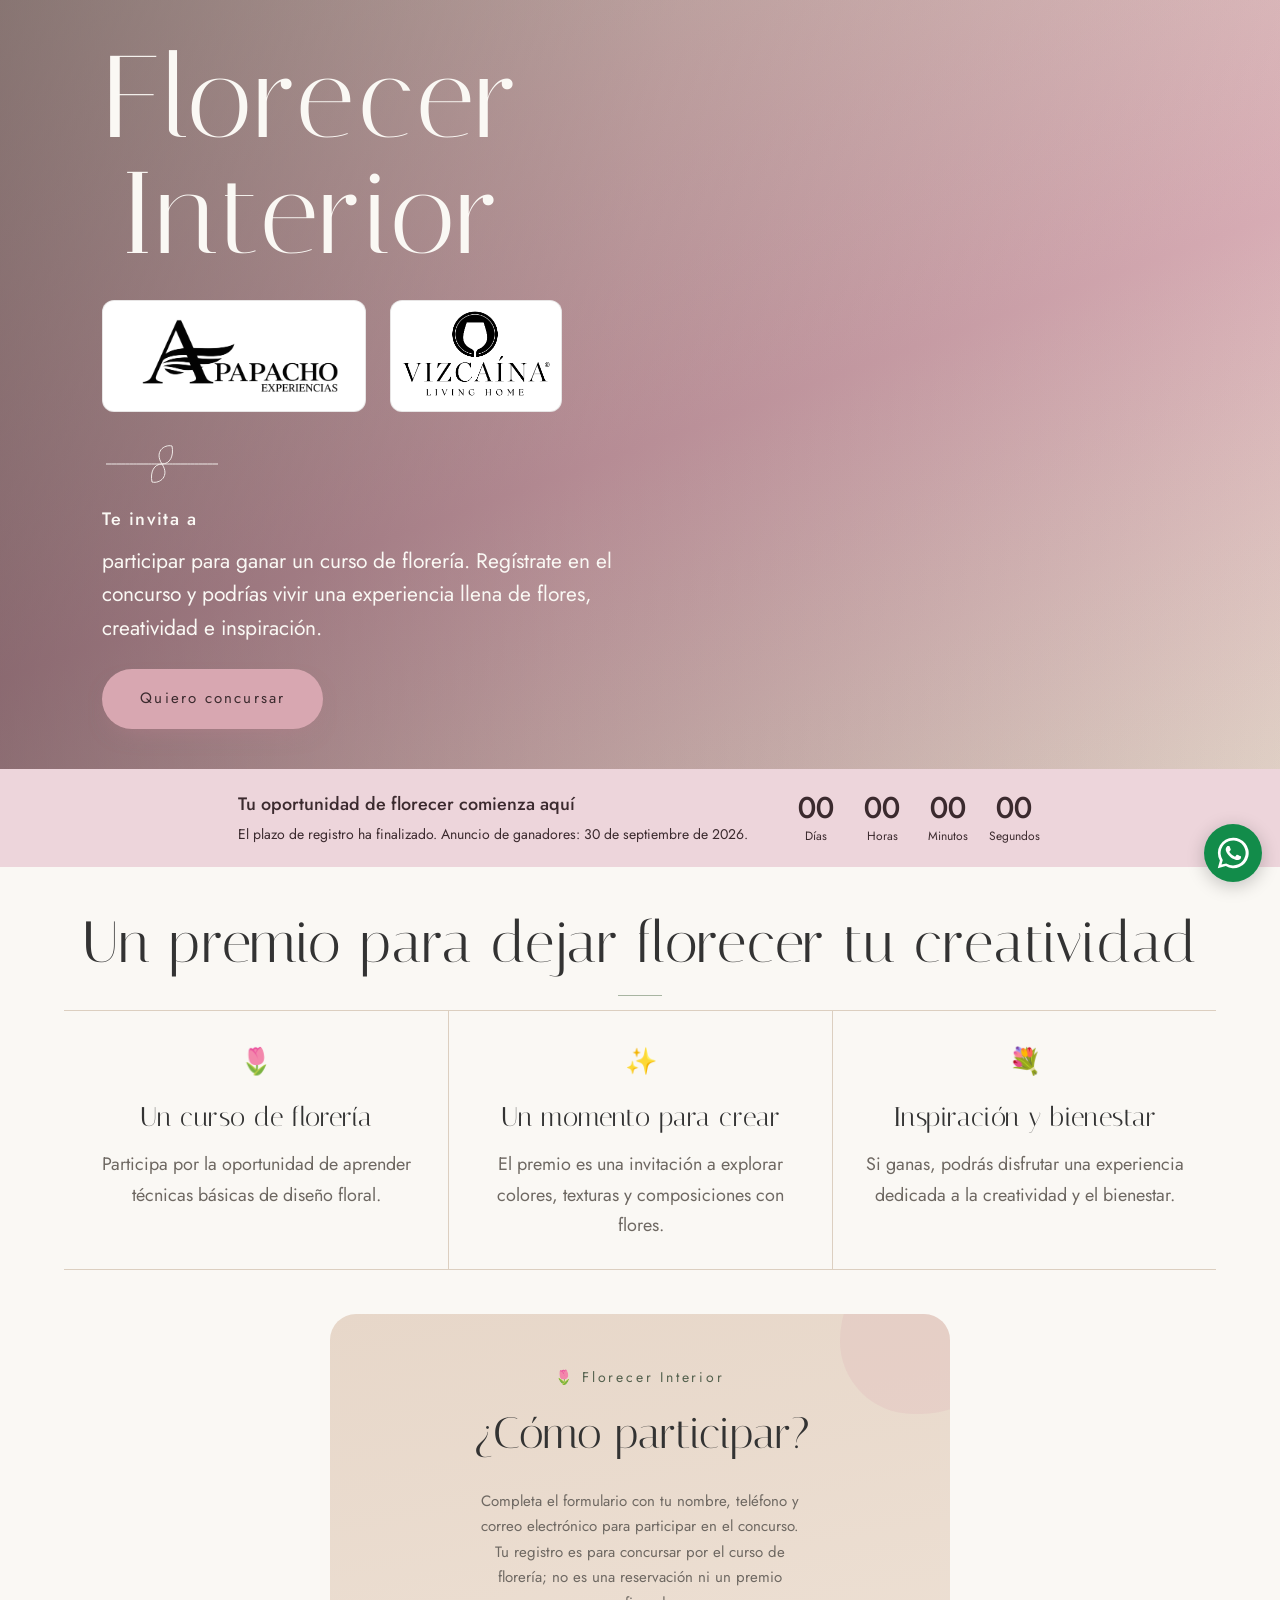
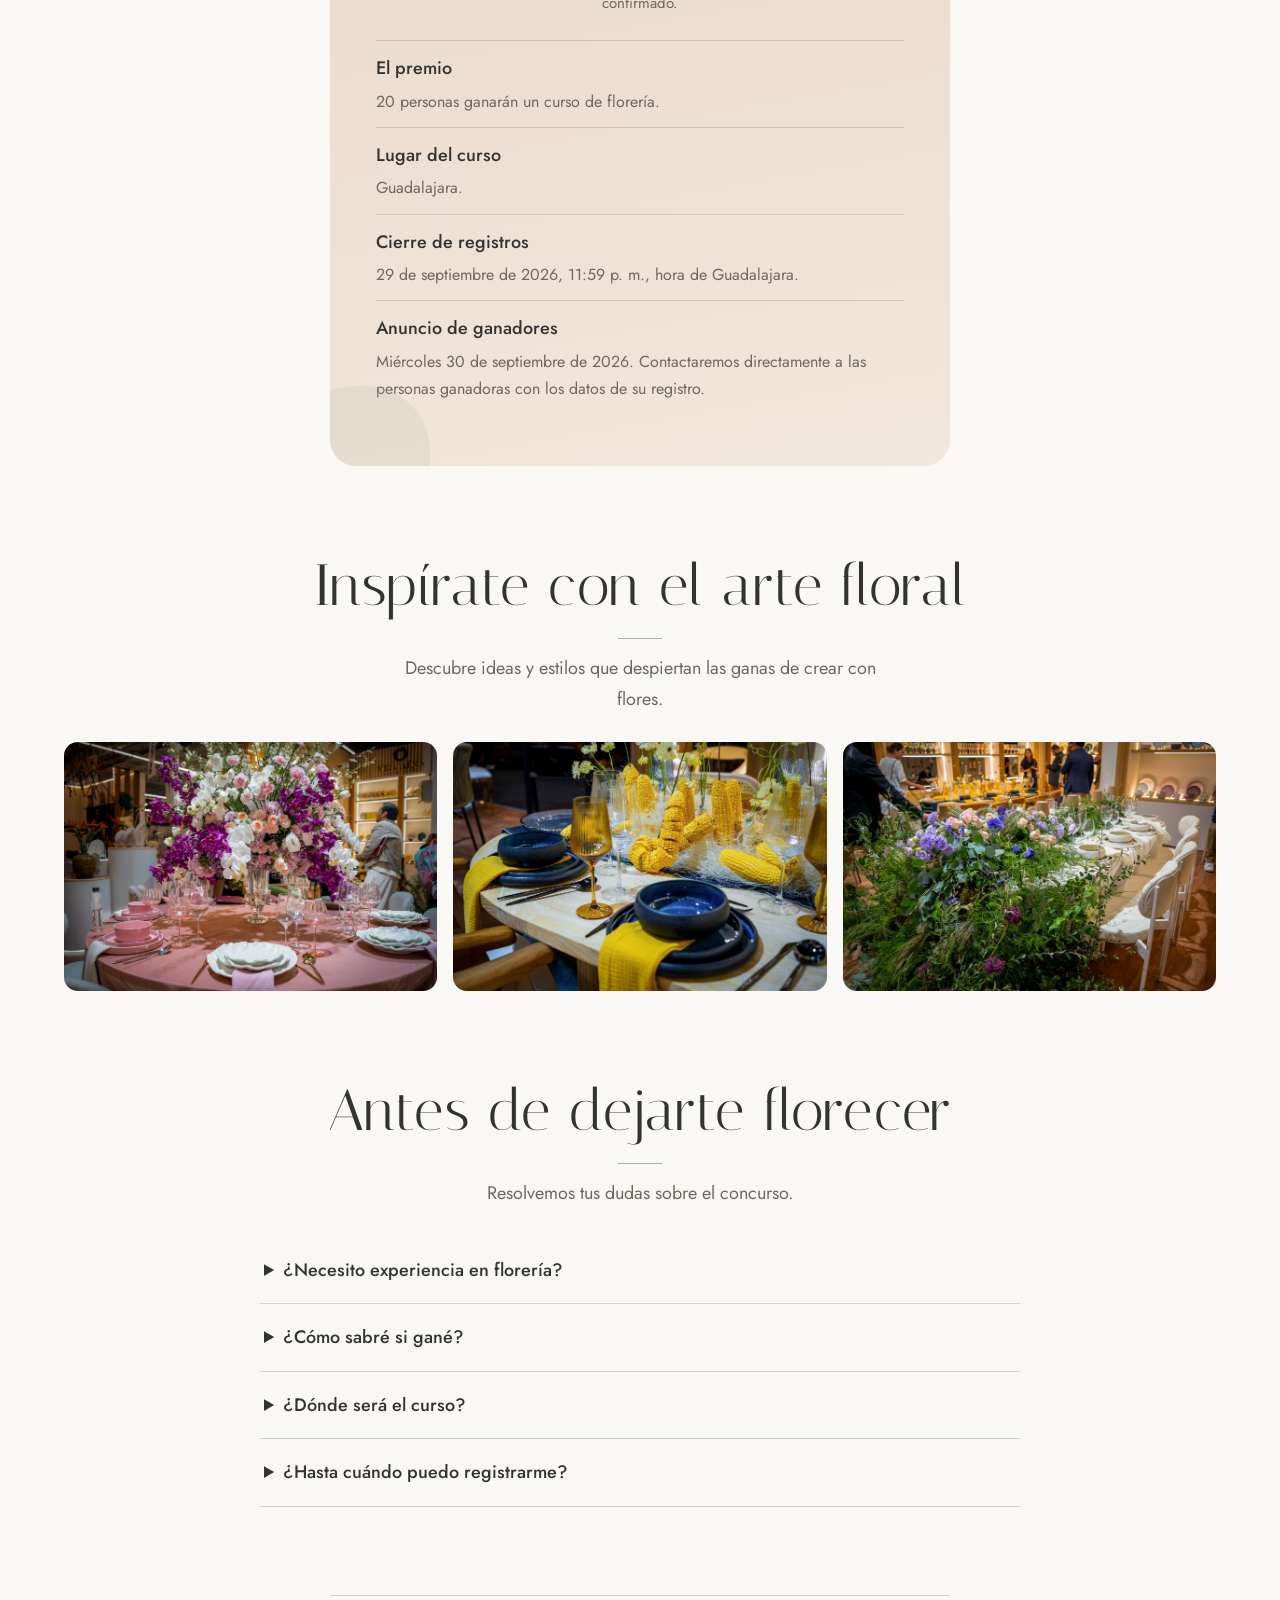
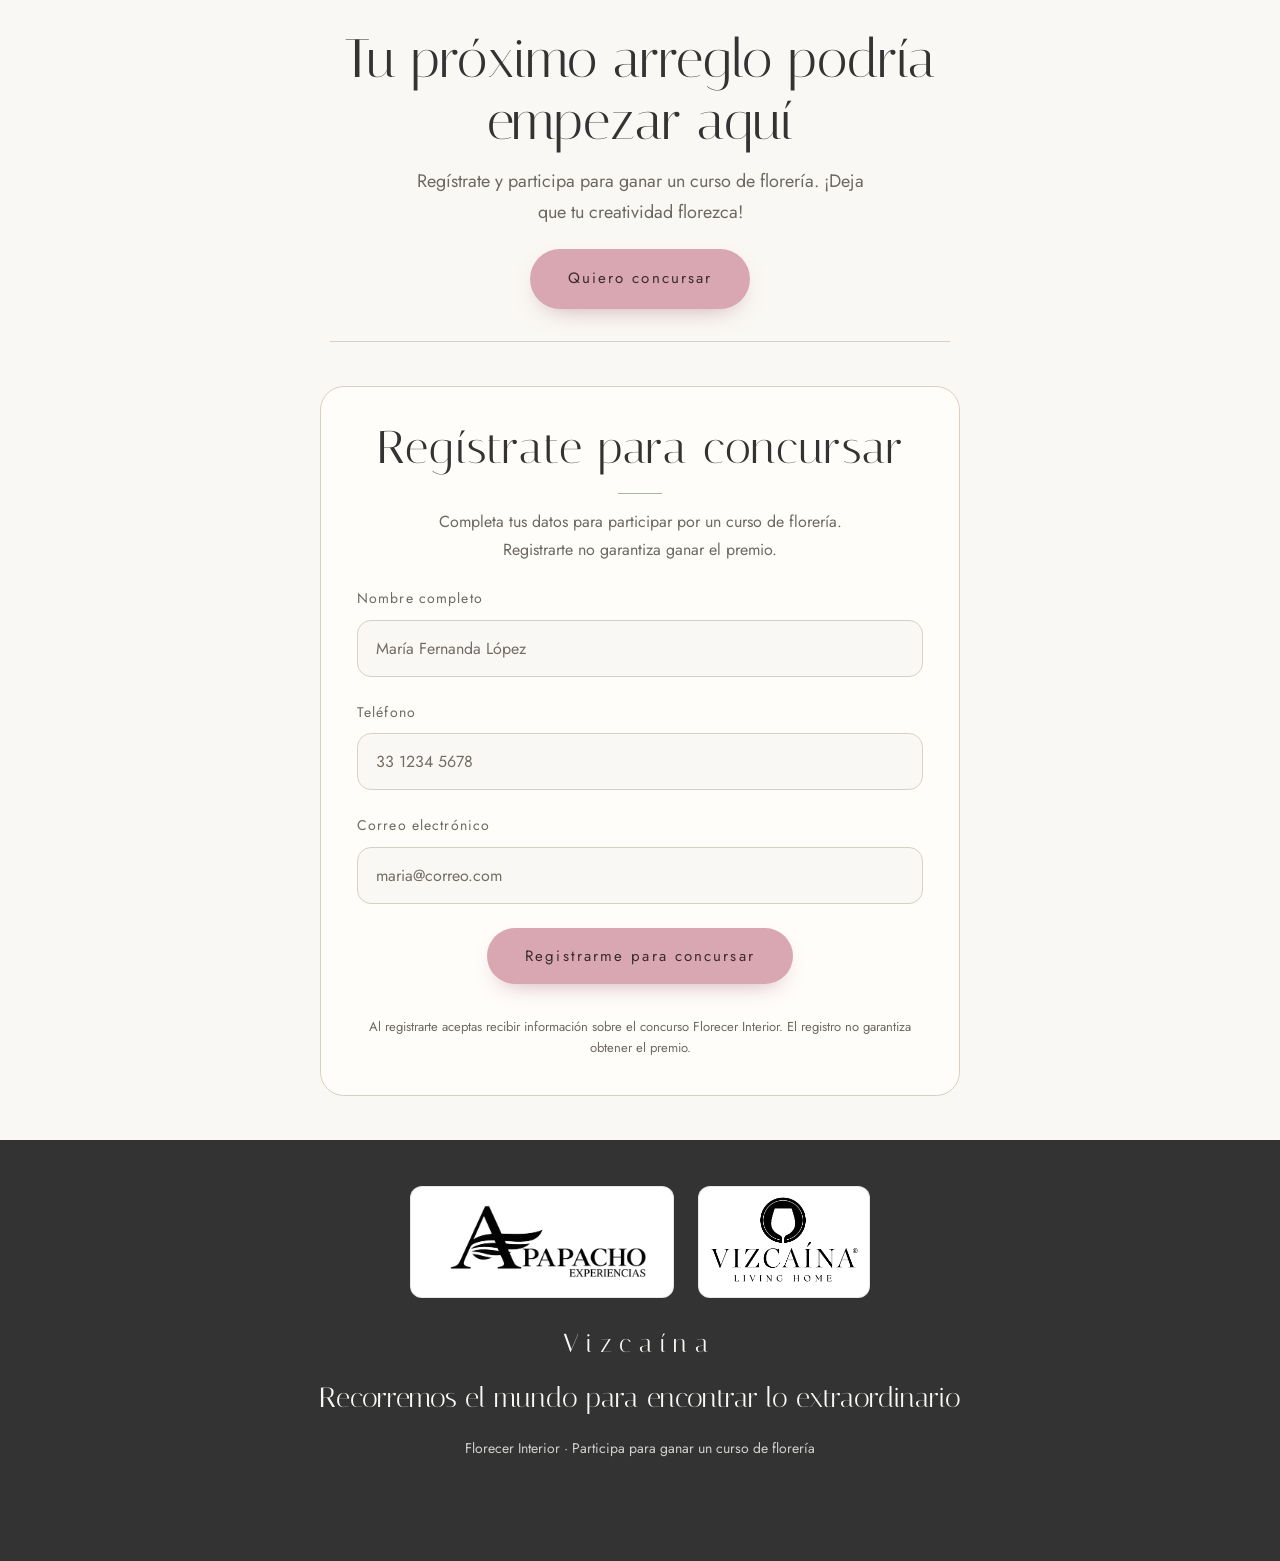
==== commit 1938b28f: "Add files via upload" ====
--- a/index.html
+++ b/index.html
@@ -7,8 +7,8 @@
 <!-- ============================================================
      SEO BÁSICO  ·  Edita títulos, descripción y URL antes de publicar
      ============================================================ -->
-<title>Florecer Interior · Curso gratuito de florería | Vizcaína</title>
-<meta name="description" content="Curso gratuito de florería para mujeres que desean conectar con su creatividad, bienestar y estilo personal. Cupo limitado y beneficio exclusivo Vizcaína.">
+<title>Florecer Interior · Participa para ganar un curso de florería | Vizcaína</title>
+<meta name="description" content="Regístrate en Florecer Interior y participa en el concurso para ganar un curso de florería con Apapacho Experiencias y Vizcaína.">
 <meta name="robots" content="index, follow">
 <meta name="theme-color" content="#FAF8F4">
 <link rel="canonical" href="https://TU-DOMINIO.com/">
@@ -16,8 +16,8 @@
 <!-- Open Graph · así se ve el enlace al compartirse en Facebook / Instagram / WhatsApp -->
 <meta property="og:type" content="website">
 <meta property="og:locale" content="es_MX">
-<meta property="og:title" content="Florecer Interior · Curso gratuito de florería">
-<meta property="og:description" content="Una experiencia de diseño floral, bienestar y creatividad. Cupo limitado.">
+<meta property="og:title" content="Florecer Interior · Participa para ganar un curso de florería">
+<meta property="og:description" content="Participa por la oportunidad de ganar un curso de florería. Completa tu registro en Florecer Interior.">
 <meta property="og:image" content="https://TU-DOMINIO.com/images/og-florecer-interior.jpg">
 <meta property="og:url" content="https://TU-DOMINIO.com/">
 <meta name="twitter:card" content="summary_large_image">
@@ -29,16 +29,13 @@
 
 <link rel="stylesheet" href="style.css">
 
-<!-- Datos estructurados del evento (ayuda al SEO) -->
+<!-- Descripción de la página del concurso -->
 <script type="application/ld+json">
 {
   "@context": "https://schema.org",
-  "@type": "Event",
-  "name": "Florecer Interior",
-  "description": "Curso gratuito de florería organizado por Vizcaína.",
-  "eventAttendanceMode": "https://schema.org/OfflineEventAttendanceMode",
-  "organizer": { "@type": "Organization", "name": "Vizcaína" },
-  "offers": { "@type": "Offer", "price": "0", "priceCurrency": "MXN", "availability": "https://schema.org/LimitedAvailability" }
+  "@type": "WebPage",
+  "name": "Florecer Interior · Concurso de florería",
+  "description": "Registro al concurso para ganar un curso de florería con Apapacho Experiencias y Vizcaína."
 }
 </script>
 </head>
@@ -56,77 +53,90 @@
   <div class="hero__velo" aria-hidden="true"></div>
 
   <div class="hero__contenido">
-    <p class="hero__marca">Vizcaína presenta</p>
-
     <h1 class="hero__titulo">
       <span>Florecer</span>
       <span>Interior</span>
     </h1>
 
-    <!-- Tallo botánico que se dibuja solo al cargar la página -->
-    <svg class="tallo" viewBox="0 0 120 60" fill="none" aria-hidden="true">
-      <path class="tallo__linea" d="M4 30 C 34 30, 46 30, 60 30 C 74 30, 86 30, 116 30" stroke="currentColor" stroke-width="1"/>
-      <path class="tallo__hoja" d="M60 30 C 52 18, 62 10, 70 12 C 72 22, 68 30, 60 30 Z" stroke="currentColor" stroke-width="1"/>
-      <path class="tallo__hoja" d="M60 30 C 68 42, 58 50, 50 48 C 48 38, 52 30, 60 30 Z" stroke="currentColor" stroke-width="1"/>
+    <div class="hero__logos" aria-label="Apapacho Experiencias y Vizcaína Living Home">
+      <div class="hero__logo hero__logo--apapacho">
+        <img src="images/apapacho.jpeg" alt="Apapacho Experiencias" width="1280" height="427" decoding="async">
+      </div>
+      <div class="hero__logo hero__logo--vizcaina">
+        <img src="images/vizcaina.png" alt="Vizcaína Living Home" width="2500" height="2500" decoding="async">
+      </div>
+    </div>
+    <!-- Detalle botánico: se dibuja al cargar la portada. -->
+    <svg class="tallo" viewBox="0 0 120 60" fill="none" aria-hidden="true" focusable="false">
+      <path class="tallo__linea" d="M4 30 C34 30 46 30 60 30 C74 30 86 30 116 30" stroke="currentColor" stroke-width="1"/>
+      <path class="tallo__hoja" d="M60 30 C52 18 62 10 70 12 C72 22 68 30 60 30 Z" stroke="currentColor" stroke-width="1"/>
+      <path class="tallo__hoja" d="M60 30 C68 42 58 50 50 48 C48 38 52 30 60 30 Z" stroke="currentColor" stroke-width="1"/>
     </svg>
 
+    <p class="hero__invitacion">Te invita a</p>
+
     <p class="hero__bajada">
-      Curso gratuito de florería para mujeres que desean conectar con su creatividad,
-      bienestar y estilo personal.
+      participar para ganar un curso de florería. Regístrate en el concurso
+      y podrías vivir una experiencia llena de flores, creatividad e inspiración.
     </p>
-
-    <p class="hero__nota">
-      Además de participar en el curso, recibirás un descuento especial para conocer
-      la selección exclusiva de productos Vizcaína.
-    </p>
-
-    <a class="boton boton--principal" href="#registro" data-scroll>Quiero registrarme</a>
+    <a class="boton boton--principal hero__participar" href="#registro" data-scroll>Quiero concursar</a>
+
   </div>
 </header>
 
 <main>
+  <aside class="concurso-banner" aria-labelledby="contadorTitulo">
+    <div class="concurso-banner__texto">
+      <strong id="contadorTitulo">Tu oportunidad de florecer comienza aquí</strong>
+      <p id="contadorEstado" role="status">Cierre: 29 de septiembre de 2026, 11:59 p. m. · Guadalajara</p>
+    </div>
+    <div class="cuenta" role="timer" aria-label="Tiempo restante para el cierre" aria-live="off">
+      <span><b id="cuentaDias">--</b><small>Días</small></span>
+      <span><b id="cuentaHoras">--</b><small>Horas</small></span>
+      <span><b id="cuentaMinutos">--</b><small>Minutos</small></span>
+      <span><b id="cuentaSegundos">--</b><small>Segundos</small></span>
+    </div>
+  </aside>
 
   <!-- ============================================================
        2 · BENEFICIOS
        ============================================================ -->
   <section class="beneficios" aria-labelledby="t-beneficios">
-    <h2 class="titulo-seccion" id="t-beneficios">Lo que vas a vivir</h2>
+    <h2 class="titulo-seccion" id="t-beneficios">Un premio para dejar florecer tu creatividad</h2>
 
     <div class="beneficios__lista">
       <article class="beneficio" data-reveal>
         <span class="beneficio__marca" aria-hidden="true">🌷</span>
-        <h3>Curso gratuito</h3>
-        <p>Aprende técnicas básicas de diseño floral.</p>
+        <h3>Un curso de florería</h3>
+        <p>Participa por la oportunidad de aprender técnicas básicas de diseño floral.</p>
       </article>
 
       <article class="beneficio" data-reveal>
         <span class="beneficio__marca" aria-hidden="true">✨</span>
-        <h3>Descuento exclusivo</h3>
-        <p>Accede a beneficios especiales para asistentes.</p>
+        <h3>Un momento para crear</h3>
+        <p>El premio es una invitación a explorar colores, texturas y composiciones con flores.</p>
       </article>
 
       <article class="beneficio" data-reveal>
         <span class="beneficio__marca" aria-hidden="true">💐</span>
         <h3>Inspiración y bienestar</h3>
-        <p>Disfruta una experiencia diferente enfocada en creatividad y bienestar.</p>
+        <p>Si ganas, podrás disfrutar una experiencia dedicada a la creatividad y el bienestar.</p>
       </article>
     </div>
   </section>
 
-  <!-- ============================================================
-       3 · DISPONIBILIDAD
-       El número se edita desde script.js → LUGARES_DISPONIBLES
-       ============================================================ -->
   <section class="cupo" aria-labelledby="t-cupo">
     <div class="cupo__tarjeta" data-reveal>
-      <p class="cupo__etiqueta">🌷 Cupo limitado</p>
-      <h2 class="cupo__titulo" id="t-cupo">Lugares disponibles</h2>
-
-      <!-- Contador: el texto y los pétalos los genera JavaScript -->
-      <p class="cupo__contador" id="contadorLugares" aria-live="polite">Quedan 18 lugares disponibles</p>
-      <div class="cupo__petalos" id="petalosCupo" aria-hidden="true"></div>
-
-      <p class="cupo__nota">Para garantizar una experiencia personalizada, los espacios son limitados.</p>
+      <p class="cupo__etiqueta">🌷 Florecer Interior</p>
+      <h2 class="cupo__titulo" id="t-cupo">¿Cómo participar?</h2>
+      <p class="cupo__nota">Completa el formulario con tu nombre, teléfono y correo electrónico para participar en el concurso.</p>
+      <p class="cupo__nota">Tu registro es para concursar por el curso de florería; no es una reservación ni un premio confirmado.</p>
+      <dl class="concurso-datos">
+        <div><dt>El premio</dt><dd>20 personas ganarán un curso de florería.</dd></div>
+        <div><dt>Lugar del curso</dt><dd>Guadalajara.</dd></div>
+        <div><dt>Cierre de registros</dt><dd>29 de septiembre de 2026, 11:59 p. m., hora de Guadalajara.</dd></div>
+        <div><dt>Anuncio de ganadores</dt><dd>Miércoles 30 de septiembre de 2026. Contactaremos directamente a las personas ganadoras con los datos de su registro.</dd></div>
+      </dl>
     </div>
   </section>
 
@@ -137,76 +147,23 @@
        ============================================================ -->
   <section class="galeria" aria-labelledby="t-galeria">
     <h2 class="titulo-seccion" id="t-galeria">Inspírate con el arte floral</h2>
-    <p class="subtitulo-seccion">Descubre algunas ideas y estilos que exploraremos durante esta experiencia.</p>
+    <p class="subtitulo-seccion">Descubre ideas y estilos que despiertan las ganas de crear con flores.</p>
 
     <div class="galeria__grid" id="galeria">
-      <button class="galeria__item" type="button" data-reveal><img src="images/flor1.jpg" alt="Ramo de temporada en tonos rosa empolvado" loading="lazy" decoding="async"></button>
-      <button class="galeria__item" type="button" data-reveal><img src="images/flor2.jpg" alt="Centro de mesa bajo con follaje verde salvia" loading="lazy" decoding="async"></button>
-      <button class="galeria__item" type="button" data-reveal><img src="images/flor3.jpg" alt="Detalle de pétalos y cerámica artesanal" loading="lazy" decoding="async"></button>
-      <button class="galeria__item" type="button" data-reveal><img src="images/flor4.jpg" alt="Mesa montada con copas y flores frescas" loading="lazy" decoding="async"></button>
-      <button class="galeria__item" type="button" data-reveal><img src="images/flor5.jpg" alt="Arreglo asimétrico en jarrón de cristal" loading="lazy" decoding="async"></button>
-      <button class="galeria__item" type="button" data-reveal><img src="images/flor6.jpg" alt="Manos trabajando un arreglo floral" loading="lazy" decoding="async"></button>
-      <button class="galeria__item" type="button" data-reveal><img src="images/flor7.jpg" alt="Composición floral sobre mantel de lino" loading="lazy" decoding="async"></button>
-      <button class="galeria__item" type="button" data-reveal><img src="images/flor8.jpg" alt="Flores secas en tonos champagne" loading="lazy" decoding="async"></button>
-      <button class="galeria__item" type="button" data-reveal><img src="images/flor9.jpg" alt="Espacio de taller con materiales de florería" loading="lazy" decoding="async"></button>
-    </div>
-  </section>
-
-  <!-- ============================================================
-       5 · EXPERIENCIA (editorial)
-       ============================================================ -->
-  <section class="experiencia" aria-labelledby="t-experiencia">
-    <figure class="experiencia__figura" data-reveal>
-      <img src="images/experiencia.jpg" alt="Asistentes trabajando durante un taller de florería" loading="lazy" decoding="async">
-    </figure>
-
-    <div class="experiencia__texto" data-reveal>
-      <h2 class="titulo-seccion titulo-seccion--izq" id="t-experiencia">Más que un curso, una experiencia</h2>
-      <p>
-        Florecer Interior es un espacio diseñado para conectar con la creatividad,
-        descubrir nuevas formas de expresión y disfrutar de una experiencia única
-        rodeada de inspiración floral.
-      </p>
-      <p class="experiencia__firma">Vizcaína</p>
-    </div>
-  </section>
-
-  <!-- ============================================================
-       6 · TESTIMONIOS (carrusel automático + swipe)
-       ============================================================ -->
-  <section class="testimonios" aria-labelledby="t-testimonios" aria-roledescription="carrusel">
-    <h2 class="titulo-seccion" id="t-testimonios">Lo que dicen nuestras asistentes</h2>
-
-    <div class="carrusel" id="carrusel">
-      <div class="carrusel__pista" id="carruselPista">
-
-        <figure class="testimonio">
-          <p class="testimonio__estrellas" aria-label="5 de 5 estrellas">⭐⭐⭐⭐⭐</p>
-          <blockquote>Una experiencia increíble. Aprendí muchísimo y además conocí productos hermosos.</blockquote>
-          <figcaption>María G.</figcaption>
-        </figure>
-
-        <figure class="testimonio">
-          <p class="testimonio__estrellas" aria-label="5 de 5 estrellas">⭐⭐⭐⭐⭐</p>
-          <blockquote>El ambiente fue maravilloso y los arreglos florales quedaron espectaculares.</blockquote>
-          <figcaption>Andrea R.</figcaption>
-        </figure>
-
-        <figure class="testimonio">
-          <p class="testimonio__estrellas" aria-label="5 de 5 estrellas">⭐⭐⭐⭐⭐</p>
-          <blockquote>Me encantó la atención y la inspiración que encontré durante el evento.</blockquote>
-          <figcaption>Sofía T.</figcaption>
-        </figure>
-
-        <figure class="testimonio">
-          <p class="testimonio__estrellas" aria-label="5 de 5 estrellas">⭐⭐⭐⭐⭐</p>
-          <blockquote>Salí con un arreglo precioso y con ganas de seguir creando en casa.</blockquote>
-          <figcaption>Paulina M.</figcaption>
-        </figure>
-
-      </div>
-
-      <div class="carrusel__puntos" id="carruselPuntos" role="tablist" aria-label="Elegir testimonio"></div>
+      <button class="galeria__item" type="button" data-reveal><img src="images/flor1.jpg" alt="Mesa rosa con un arreglo de flores blancas, rosas y moradas, vajilla y copas" width="1600" height="1066" loading="lazy" decoding="async"></button>
+      <button class="galeria__item" type="button" data-reveal><img src="images/flor2.jpg" alt="Mesa con decoración de maíz y flores amarillas, vajilla azul y copas ámbar" width="1600" height="1066" loading="lazy" decoding="async"></button>
+      <button class="galeria__item" type="button" data-reveal><img src="images/flor3.jpg" alt="Mesa con un arreglo de flores lilas y rosas, abundante follaje y vajilla clara" width="1600" height="1066" loading="lazy" decoding="async"></button>
+    </div>
+  </section>
+
+  <section class="preguntas" aria-labelledby="t-preguntas">
+    <h2 class="titulo-seccion" id="t-preguntas">Antes de dejarte florecer</h2>
+    <p class="subtitulo-seccion">Resolvemos tus dudas sobre el concurso.</p>
+    <div class="preguntas__lista">
+      <details><summary>¿Necesito experiencia en florería?</summary><p>No. Puedes participar aunque nunca hayas tomado un curso de florería.</p></details>
+      <details><summary>¿Cómo sabré si gané?</summary><p>El miércoles 30 de septiembre de 2026 anunciaremos a las 20 personas ganadoras. Si ganas, te contactaremos directamente con los datos que dejaste en el formulario.</p></details>
+      <details><summary>¿Dónde será el curso?</summary><p>En Guadalajara. Compartiremos la dirección y los detalles del curso con las personas ganadoras.</p></details>
+      <details><summary>¿Hasta cuándo puedo registrarme?</summary><p>Hasta el 29 de septiembre de 2026 a las 11:59 p. m., hora de Guadalajara.</p></details>
     </div>
   </section>
 
@@ -215,9 +172,9 @@
        ============================================================ -->
   <section class="cta">
     <div class="cta__caja" data-reveal>
-      <h2 class="cta__titulo">Reserva tu lugar</h2>
-      <p>Completa tu registro y recibe acceso al curso gratuito de florería, además de un beneficio exclusivo de Vizcaína.</p>
-      <a class="boton boton--principal" href="#registro" data-scroll>Quiero participar</a>
+      <h2 class="cta__titulo">Tu próximo arreglo podría empezar aquí</h2>
+      <p>Regístrate y participa para ganar un curso de florería. ¡Deja que tu creatividad florezca!</p>
+      <a class="boton boton--principal" href="#registro" data-scroll>Quiero concursar</a>
     </div>
   </section>
 
@@ -228,10 +185,11 @@
     <div class="registro__marco">
 
       <div class="registro__encabezado">
-        <h2 class="titulo-seccion" id="t-registro">Tu registro</h2>
-        <p class="subtitulo-seccion">Toma menos de un minuto. Te confirmamos por el medio que elijas.</p>
-      </div>
-
+        <h2 class="titulo-seccion" id="t-registro">Regístrate para concursar</h2>
+        <p class="subtitulo-seccion">Completa tus datos para participar por un curso de florería. Registrarte no garantiza ganar el premio.</p>
+      </div>
+
+      <noscript><p>Activa JavaScript en tu navegador para completar el registro.</p></noscript>
       <form class="formulario" id="formulario" novalidate>
 
         <!-- Campo trampa anti-spam: invisible para personas -->
@@ -242,61 +200,32 @@
 
         <div class="campo">
           <label for="nombre">Nombre completo</label>
-          <input type="text" id="nombre" name="nombre" autocomplete="name" placeholder="María Fernanda López" required>
+          <input type="text" id="nombre" name="nombre" maxlength="120" aria-describedby="error-nombre" autocomplete="name" placeholder="María Fernanda López" required>
           <p class="campo__error" id="error-nombre"></p>
         </div>
 
         <div class="campo">
           <label for="telefono">Teléfono</label>
-          <input type="tel" id="telefono" name="telefono" inputmode="numeric" autocomplete="tel" placeholder="33 1234 5678" required>
+          <input type="tel" id="telefono" name="telefono" maxlength="14" aria-describedby="error-telefono" inputmode="numeric" autocomplete="tel" placeholder="33 1234 5678" required>
           <p class="campo__error" id="error-telefono"></p>
         </div>
 
         <div class="campo">
           <label for="correo">Correo electrónico</label>
-          <input type="email" id="correo" name="correo" autocomplete="email" placeholder="maria@correo.com" required>
+          <input type="email" id="correo" name="correo" maxlength="254" aria-describedby="error-correo" autocomplete="email" placeholder="maria@correo.com" required>
           <p class="campo__error" id="error-correo"></p>
         </div>
 
-        <!-- Selección múltiple: puede marcar varias categorías -->
-        <fieldset class="campo campo--grupo">
-          <legend>¿Qué te gustaría conocer de Vizcaína?</legend>
-          <p class="campo__ayuda">Puedes elegir más de una opción.</p>
-          <div class="opciones opciones--chips">
-            <label class="chip"><input type="checkbox" name="interes" value="Sillas"><span>Sillas</span></label>
-            <label class="chip"><input type="checkbox" name="interes" value="Copas"><span>Copas</span></label>
-            <label class="chip"><input type="checkbox" name="interes" value="Cerámica"><span>Cerámica</span></label>
-            <label class="chip"><input type="checkbox" name="interes" value="Cubiertos"><span>Cubiertos</span></label>
-            <label class="chip"><input type="checkbox" name="interes" value="Platos de cristal"><span>Platos de cristal</span></label>
-          </div>
-          <p class="campo__error" id="error-interes"></p>
-        </fieldset>
-
-        <fieldset class="campo campo--grupo">
-          <legend>¿Te gustaría participar en el curso gratuito de florería?</legend>
-          <div class="opciones">
-            <label class="opcion"><input type="radio" name="curso" value="Sí, me encantaría" required><span>Sí, me encantaría</span></label>
-            <label class="opcion"><input type="radio" name="curso" value="No estoy interesada"><span>No estoy interesada</span></label>
-          </div>
-          <p class="campo__error" id="error-curso"></p>
-        </fieldset>
-
-        <fieldset class="campo campo--grupo">
-          <legend>¿Cómo te gustaría recibir tu descuento especial?</legend>
-          <div class="opciones">
-            <label class="opcion"><input type="radio" name="contacto" value="WhatsApp" required><span>WhatsApp</span></label>
-            <label class="opcion"><input type="radio" name="contacto" value="Correo electrónico"><span>Correo electrónico</span></label>
-          </div>
-          <p class="campo__error" id="error-contacto"></p>
-        </fieldset>
-
-        <button class="boton boton--principal boton--ancho" type="submit" id="botonEnviar">Enviar mi registro</button>
+
+
+
+        <button class="boton boton--principal boton--ancho" type="submit" id="botonEnviar">Registrarme para concursar</button>
 
         <!-- Mensajes generales del formulario (errores de envío) -->
         <p class="formulario__aviso" id="avisoFormulario" role="status"></p>
 
         <p class="formulario__legal">
-          Al registrarte aceptas recibir información sobre el evento y las novedades de Vizcaína.
+          Al registrarte aceptas recibir información sobre el concurso Florecer Interior. El registro no garantiza obtener el premio.
         </p>
       </form>
 
@@ -310,10 +239,11 @@
           <ellipse cx="58" cy="40" rx="15" ry="9" stroke="currentColor" stroke-width="1.2"/>
         </svg>
 
-        <h2 class="confirmacion__titulo">¡Gracias por registrarte!</h2>
-        <p>Tu lugar ha sido registrado correctamente.</p>
-        <p>Pronto recibirás información del evento y tu beneficio exclusivo.</p>
-        <a class="boton boton--whatsapp" id="botonWhatsApp" href="#" target="_blank" rel="noopener">Continuar por WhatsApp</a>
+        <h2 class="confirmacion__titulo" id="confirmacionTitulo">¡Gracias por registrarte!</h2>
+        <p>Hemos recibido tu registro para participar en el concurso Florecer Interior.</p>
+        <p>Conserva tus datos de contacto actualizados. Registrarte no significa que hayas ganado el curso.</p>
+        <p>No necesitas enviar un WhatsApp para participar. Si tienes dudas, estamos para ayudarte.</p>
+        <a class="boton boton--whatsapp" id="botonWhatsApp" href="#" target="_blank" rel="noopener">Escríbenos por WhatsApp</a>
       </div>
 
     </div>
@@ -321,8 +251,17 @@
 </main>
 
 <footer class="pie">
+  <div class="hero__logos pie__logos" aria-label="Apapacho Experiencias y Vizcaína Living Home">
+    <div class="hero__logo hero__logo--apapacho">
+      <img src="images/apapacho.jpeg" alt="Apapacho Experiencias" width="1280" height="427" loading="lazy" decoding="async">
+    </div>
+    <div class="hero__logo hero__logo--vizcaina">
+      <img src="images/vizcaina.png" alt="Vizcaína Living Home" width="2500" height="2500" loading="lazy" decoding="async">
+    </div>
+  </div>
   <p class="pie__marca">Vizcaína</p>
-  <p>Florecer Interior · Curso gratuito de florería</p>
+  <p class="pie__lema">Recorremos el mundo para encontrar lo extraordinario</p>
+  <p>Florecer Interior · Participa para ganar un curso de florería</p>
 </footer>
 
 <!-- ============================================================
@@ -335,6 +274,12 @@
   <button class="lightbox__nav lightbox__nav--next" id="lightboxNext" type="button" aria-label="Imagen siguiente">&#8250;</button>
 </div>
 
+<a class="whatsapp-flotante" id="whatsappFlotante" href="https://wa.me/5213319571684?text=Hola%2C%20me%20gustar%C3%ADa%20recibir%20informaci%C3%B3n%20sobre%20el%20concurso%20Florecer%20Interior."
+   target="_blank" rel="noopener noreferrer" aria-label="Contactarnos por WhatsApp (abre una nueva pestaña)" title="¿Tienes dudas? Escríbenos por WhatsApp">
+  <svg viewBox="0 0 32 32" fill="currentColor" aria-hidden="true" focusable="false">
+    <path d="M16 .8A15.1 15.1 0 0 0 2.9 23.4L.8 31.2l8-2.1A15.2 15.2 0 1 0 16 .8Zm0 27.6a12.4 12.4 0 0 1-6.3-1.7l-.5-.3-4.7 1.2 1.3-4.6-.3-.5A12.5 12.5 0 1 1 16 28.4Zm6.9-9.4c-.4-.2-2.2-1.1-2.5-1.2-.4-.1-.6-.2-.9.2-.2.4-.9 1.2-1.1 1.4-.2.2-.4.3-.8.1-.4-.2-1.6-.6-3-1.9-1.1-1-1.9-2.2-2.1-2.6-.2-.4 0-.6.2-.8l.6-.7.4-.6c.1-.2 0-.5 0-.7l-1.1-2.6c-.3-.7-.6-.6-.9-.6h-.7c-.3 0-.7.1-1 .5s-1.3 1.3-1.3 3.1 1.4 3.6 1.6 3.8c.2.3 2.7 4.1 6.5 5.7.9.4 1.6.6 2.2.8.9.3 1.7.2 2.3.1.7-.1 2.2-.9 2.5-1.8.3-.9.3-1.7.2-1.8-.1-.2-.3-.3-.7-.5Z"/>
+  </svg>
+</a>
 <script src="script.js"></script>
 </body>
 </html>
--- a/style.css
+++ b/style.css
@@ -23,12 +23,12 @@
 :root{
   /* Paleta de marca */
   --rosa:        #D8A7B1;
-  --rosa-hondo:  #B47F8B;   /* versión legible del rosa para textos grandes */
+  --rosa-hondo:  #8B5361;   /* versión legible del rosa para textos grandes */
   --marfil:      #FAF8F4;
   --champagne:   #E7D7C9;
   --beige:       #DCCFC0;
   --salvia:      #A8B5A2;
-  --salvia-hondo:#6E7C69;   /* versión legible del salvia para textos pequeños */
+  --salvia-hondo:#53604D;   /* versión legible del salvia para textos pequeños */
   --tinta:       #333333;
   --tinta-suave: #6E6862;
   --tinta-boton: #3B2A2E;   /* texto sobre el rosa: buen contraste */
@@ -38,7 +38,7 @@
   --texto:   "Jost", "Futura", "Century Gothic", system-ui, sans-serif;
 
   /* Ritmo vertical y medidas */
-  --bloque: clamp(64px, 12vw, 128px);  /* separación entre secciones */
+  --bloque: clamp(28px, 4vw, 44px);  /* separación entre secciones */
   --margen: clamp(22px, 6vw, 64px);    /* margen lateral */
   --ancho:  1180px;                    /* ancho máximo de contenido */
 
@@ -54,7 +54,7 @@
   background:var(--marfil);
   color:var(--tinta);
   font-family:var(--texto);
-  font-weight:300;
+  font-weight:400;
   font-size:17px;
   line-height:1.7;
   overflow-x:hidden;
@@ -91,7 +91,7 @@
 
 .subtitulo-seccion{
   max-width:46ch;
-  margin:0 auto clamp(34px, 7vw, 56px);
+  margin:0 auto clamp(20px, 3vw, 28px);
   text-align:center;
   color:var(--tinta-suave);
 }
@@ -143,11 +143,11 @@
 /* ---------- 04 · Hero ---------- */
 .hero{
   position:relative;
-  min-height:100svh;
+  min-height:0;
   display:flex;
   align-items:flex-end;
   padding:var(--margen);
-  padding-bottom:clamp(48px, 12vw, 90px);
+  padding-block:clamp(24px, 4vw, 40px);
   overflow:hidden;
   isolation:isolate;
 }
@@ -190,7 +190,7 @@
 .hero__titulo span{ display:block; }
 .hero__titulo span:last-child{ padding-left:.14em; } /* desfase editorial */
 
-.tallo{ width:120px; height:60px; color:var(--marfil); margin:8px 0 18px; opacity:.9; }
+.tallo{ display:block; width:120px; height:60px; color:var(--marfil); margin:0 0 10px; opacity:.9; }
 .tallo path{ stroke-dasharray:220; stroke-dashoffset:220; }
 
 .hero__bajada{
@@ -218,7 +218,7 @@
   margin:0 auto;
 }
 .beneficio{
-  padding:34px 4px;
+  padding:22px 4px;
   border-top:1px solid var(--beige);   /* filetes en lugar de cajas con sombra */
   text-align:center;
 }
@@ -306,17 +306,19 @@
 
 /* ---------- 07 · Galería + lightbox ---------- */
 .galeria{ background:var(--marfil); }
-/* Masonry con columnas CSS: se reacomoda solo en móvil */
+/* Cuatro imágenes organizadas en dos filas de dos. */
 .galeria__grid{
   max-width:var(--ancho);
   margin:0 auto;
-  column-count:2;
-  column-gap:12px;
+  display:grid;
+  grid-template-columns:repeat(2,minmax(0,1fr));
+  gap:12px;
 }
 .galeria__item{
   display:block;
   width:100%;
-  padding:0; margin:0 0 12px;
+  padding:0; margin:0;
+  aspect-ratio:1/1;
   border:none;
   background:var(--beige);
   border-radius:14px;
@@ -327,12 +329,14 @@
 }
 .galeria__item img{
   width:100%;
+  height:100%;
+  object-fit:cover;
   transition:transform .6s var(--curva), opacity .6s var(--curva);
 }
 .galeria__item:hover img{ transform:scale(1.04); }
 /* Respaldo cuando la imagen todavía no existe */
 .galeria__item.sin-imagen{
-  aspect-ratio:3/4;
+  aspect-ratio:1/1;
   background:linear-gradient(150deg,var(--champagne),var(--rosa));
 }
 .galeria__item.sin-imagen:nth-child(3n){ background:linear-gradient(150deg,var(--beige),var(--salvia)); }
@@ -457,15 +461,16 @@
   text-align:center;
   border-top:1px solid var(--beige);
   border-bottom:1px solid var(--beige);
-  padding:clamp(40px, 9vw, 64px) 0;
+  padding:clamp(24px, 4vw, 32px) 0;
 }
 .cta__titulo{
   font-family:var(--display);
   font-weight:400;
-  font-size:clamp(36px, 9vw, 60px);
+  font-size:clamp(32px, 7vw, 54px);
+  line-height:1.15;
   margin:0 0 14px;
 }
-.cta__caja p{ color:var(--tinta-suave); max-width:42ch; margin:0 auto 30px; }
+.cta__caja p{ color:var(--tinta-suave); max-width:42ch; margin:0 auto 22px; }
 
 /* ---------- 11 · Formulario y confirmación ---------- */
 .registro{ background:var(--marfil); }
@@ -475,10 +480,10 @@
   background:#FFFDFA;
   border:1px solid var(--beige);
   border-radius:24px;
-  padding:clamp(26px, 7vw, 54px);
+  padding:clamp(20px, 5vw, 36px);
 }
 .registro__encabezado .titulo-seccion{ font-size:clamp(32px, 7.5vw, 46px); }
-.registro__encabezado .subtitulo-seccion{ margin-bottom:34px; font-size:16px; }
+.registro__encabezado .subtitulo-seccion{ margin-bottom:24px; font-size:16px; }
 
 .campo{ margin-bottom:24px; }
 .campo label,
@@ -499,7 +504,7 @@
   width:100%;
   font-family:var(--texto);
   font-size:16px;              /* 16px evita el zoom automático en iOS */
-  font-weight:300;
+  font-weight:400;
   color:var(--tinta);
   background:var(--marfil);
   border:1px solid var(--beige);
@@ -507,7 +512,7 @@
   padding:16px 18px;
   transition:border-color .3s var(--curva), background-color .3s var(--curva), box-shadow .3s var(--curva);
 }
-input::placeholder{ color:#B7AFA6; }
+input::placeholder{ color:#756D65; }
 input[type="text"]:focus,
 input[type="tel"]:focus,
 input[type="email"]:focus{
@@ -596,7 +601,7 @@
   font-size:13px;
   line-height:1.6;
   text-align:center;
-  color:#9A938B;
+  color:#6E6862;
 }
 
 /* Campo trampa anti-spam */
@@ -667,6 +672,7 @@
   }
   [data-reveal], .hero__marca, .hero__titulo span,
   .hero__bajada, .hero__nota, .hero .boton{ opacity:1; transform:none; }
+  .tallo path{ animation:none !important; stroke-dashoffset:0; }
   .petalo{ opacity:1; transform:none; }
 }
 
@@ -682,13 +688,12 @@
   .beneficio{
     border-top:none;
     border-left:1px solid var(--beige);
-    padding:44px 26px;
+    padding:28px 26px;
   }
   .beneficio:first-child{ border-left:none; }
   .beneficio:last-child{ border-bottom:none; }
 
-  .galeria__grid{ column-count:3; column-gap:16px; }
-  .galeria__item{ margin-bottom:16px; }
+  .galeria__grid{ gap:16px; }
 
   .experiencia{ grid-template-columns:1.05fr 1fr; }
   .experiencia__figura{ aspect-ratio:3/4; }
@@ -708,5 +713,127 @@
   .experiencia{ gap:80px; padding-inline:clamp(64px, 9vw, 140px); }
   .experiencia__texto p{ font-size:19px; }
 
-  .galeria__grid{ column-count:3; }
-}
+}
+
+/* Presentación de las marcas y texto de alto contraste. */
+.hero__contenido{ color:var(--marfil); }
+.hero__titulo{ text-shadow:none; font-size:clamp(52px, 14vw, 116px); line-height:1; }
+.hero__logos{
+  display:flex;
+  align-items:center;
+  gap:clamp(12px, 3vw, 24px);
+  margin:28px 0 22px;
+  max-width:460px;
+}
+.hero__logo{
+  display:flex;
+  align-items:center;
+  justify-content:center;
+  background:#fff;
+  border:1px solid rgba(59,42,46,.12);
+  border-radius:12px;
+  height:112px;
+  overflow:hidden;
+  min-width:0;
+}
+.hero__logo--apapacho{ flex:1.4; padding:12px; }
+.hero__logo--apapacho img{ width:100%; height:auto; filter:invert(1); }
+.hero__logo--vizcaina{ flex:1; }
+.hero__logo--vizcaina img{ width:160px; max-width:100%; height:auto; flex:none; }
+.hero__invitacion{
+  margin:0 0 10px;
+  font-size:18px;
+  font-weight:500;
+  letter-spacing:.08em;
+}
+.hero__bajada{ max-width:40ch; margin-bottom:0; }
+@media (max-width:380px){
+  .hero__logo{ height:92px; }
+  .hero__logos{ gap:10px; }
+}
+
+/* Los elementos ocultos no deben interceptar clics ni tapar el formulario. */
+[hidden]{ display:none !important; }
+.campo.valido input{ border-color:#53604D; background:#F6FAF4; }
+.campo.invalido input{ border-color:#A44444; }
+.campo__error, .formulario__aviso{ color:#963D3D; }
+#botonEnviar[disabled]{ opacity:.75; }
+.formulario[aria-busy="true"] input{ opacity:.7; }
+
+.pie .pie__lema{
+  max-width:42ch;
+  margin:12px auto 20px;
+  font-family:var(--display);
+  font-size:clamp(22px, 4.5vw, 28px);
+  line-height:1.4;
+  color:var(--marfil);
+}
+
+/* Ajustes para pantallas pequeñas y botones fáciles de tocar. */
+@media (max-width:699px){
+  .boton{ max-width:100%; min-height:48px; padding:15px 22px; letter-spacing:.08em; }
+  .registro__marco{ min-width:0; }
+  .registro__encabezado .titulo-seccion{ font-size:clamp(28px, 7.5vw, 40px); }
+  .campo input{ min-width:0; }
+}
+
+.pie__logos{ margin:0 auto 24px; width:100%; }
+.pie{ padding-bottom:100px; }
+.whatsapp-flotante{
+  position:fixed;
+  right:max(18px, env(safe-area-inset-right));
+  bottom:calc(18px + env(safe-area-inset-bottom));
+  z-index:80;
+  display:flex;
+  align-items:center;
+  justify-content:center;
+  width:58px;
+  height:58px;
+  border-radius:50%;
+  background:#128C4A;
+  color:#fff;
+  box-shadow:0 4px 18px rgba(0,0,0,.22);
+  transition:transform .2s ease, background-color .2s ease;
+}
+.whatsapp-flotante svg{ width:32px; height:32px; }
+.whatsapp-flotante:hover{ background:#0B7039; transform:translateY(-3px); }
+.whatsapp-flotante:focus-visible{ outline:3px solid var(--rosa); outline-offset:4px; }
+/* Despejar los campos mientras se escribe con el teclado del celular. */
+@media (max-width:699px){
+  body:has(.formulario input:focus) .whatsapp-flotante{ visibility:hidden; }
+}
+
+.hero__participar{ margin-top:24px; }
+.concurso-banner{
+  display:flex; flex-wrap:wrap; align-items:center; justify-content:center;
+  gap:18px 40px; padding:20px var(--margen); background:#EDD5DB; color:#3B2A2E;
+}
+.concurso-banner__texto{ max-width:48ch; }
+.concurso-banner__texto strong{ font-weight:500; }
+.concurso-banner__texto p{ font-size:14px; margin:4px 0 0; }
+.cuenta{ display:flex; gap:10px; }
+.cuenta span{ min-width:56px; text-align:center; }
+.cuenta b{ display:block; font-size:30px; font-weight:500; line-height:1.2; font-variant-numeric:tabular-nums; }
+.cuenta small{ display:block; font-size:12px; }
+.concurso-datos{ position:relative; text-align:left; margin:24px 0 0; }
+.concurso-datos div{ padding:12px 0; border-top:1px solid rgba(59,42,46,.15); }
+.concurso-datos dt{ font-weight:500; }
+.concurso-datos dd{ margin:4px 0 0; font-size:16px; color:var(--tinta-suave); }
+.preguntas__lista{ max-width:760px; margin:auto; }
+.preguntas details{ border-bottom:1px solid var(--beige); }
+.preguntas summary{ padding:18px 4px; cursor:pointer; font-weight:500; }
+.preguntas summary:focus-visible{ outline:2px solid var(--salvia-hondo); outline-offset:3px; }
+.preguntas details p{ margin:0; padding:0 4px 20px; color:var(--tinta-suave); }
+.confirmacion__titulo{ overflow-wrap:anywhere; }
+@media(max-width:699px){
+  .concurso-banner{ text-align:center; }
+  .cuenta{ gap:8px; }
+  .cuenta span{ min-width:52px; }
+}
+
+/* Tres fotografías: una columna en celular y tres en pantallas amplias. */
+.galeria__grid{ grid-template-columns:1fr; }
+.galeria__item{ aspect-ratio:3/2; }
+@media(min-width:700px){
+  .galeria__grid{ grid-template-columns:repeat(3,minmax(0,1fr)); }
+}
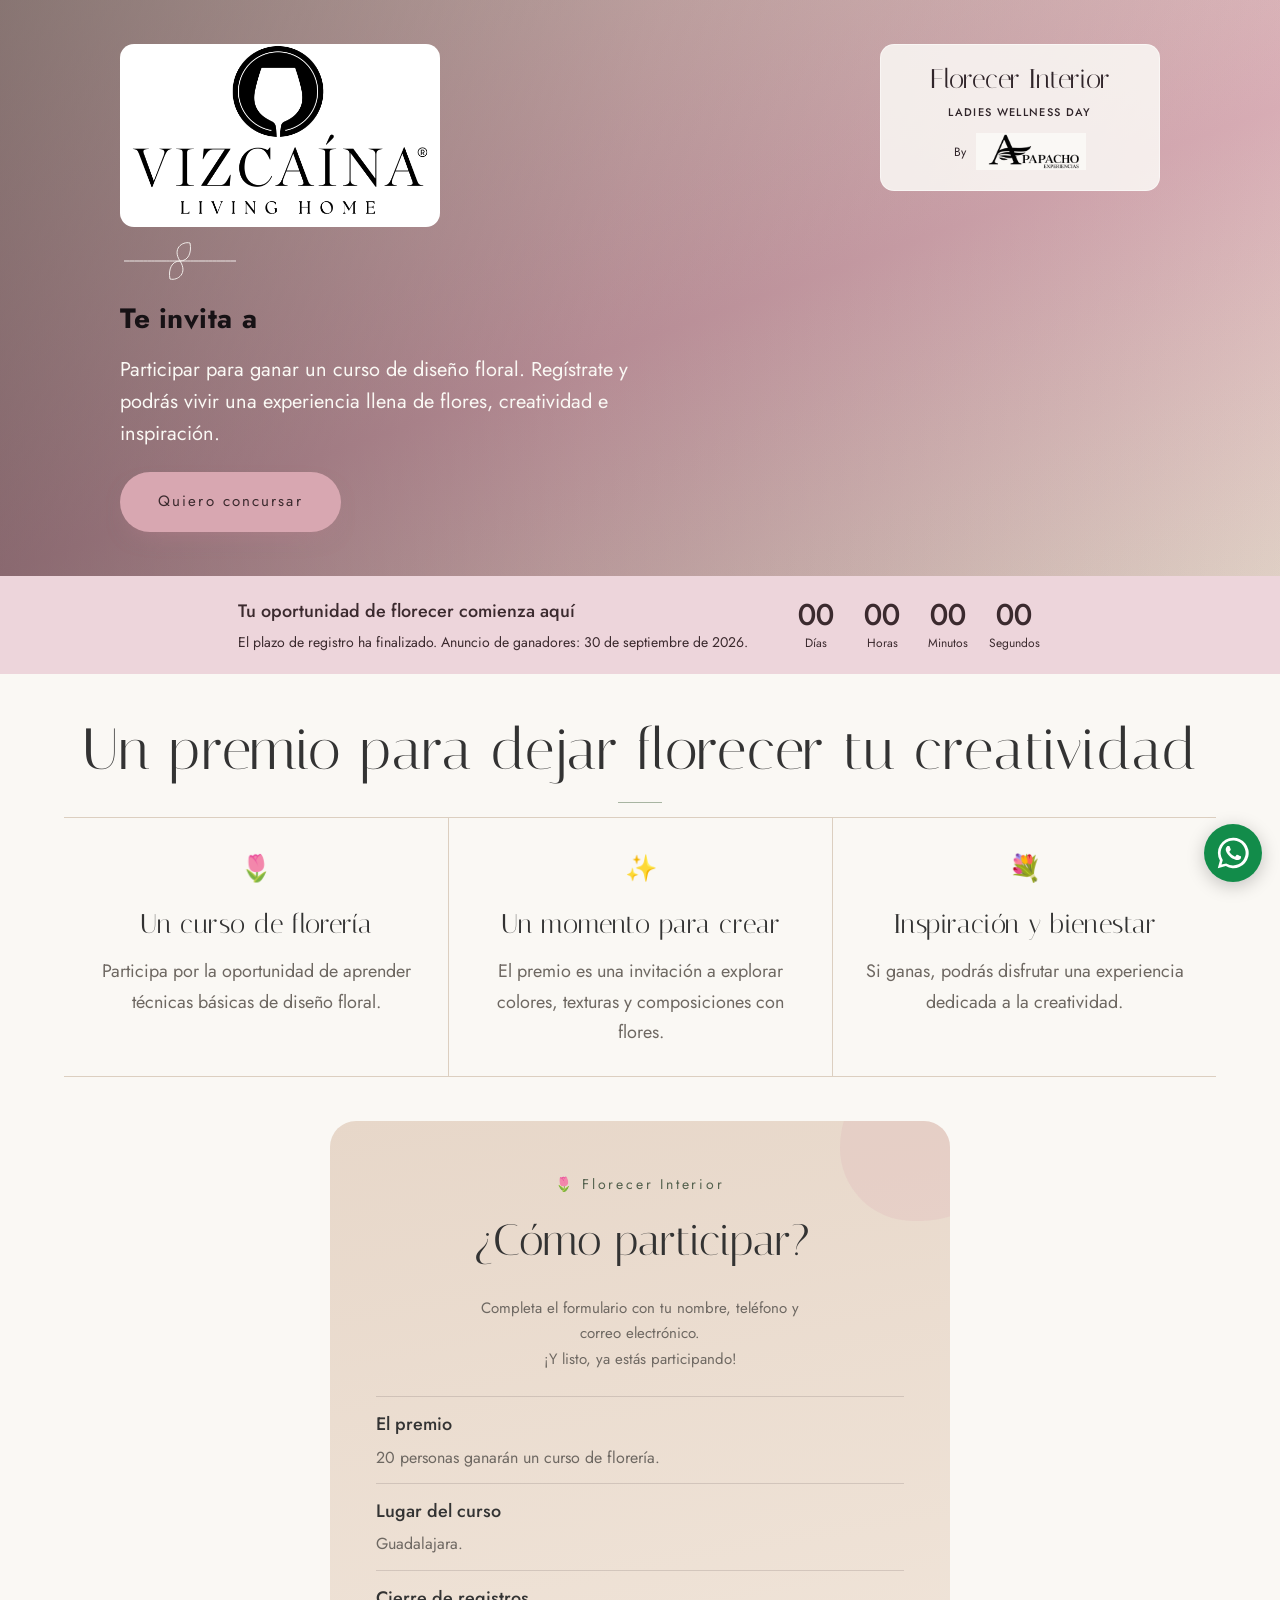
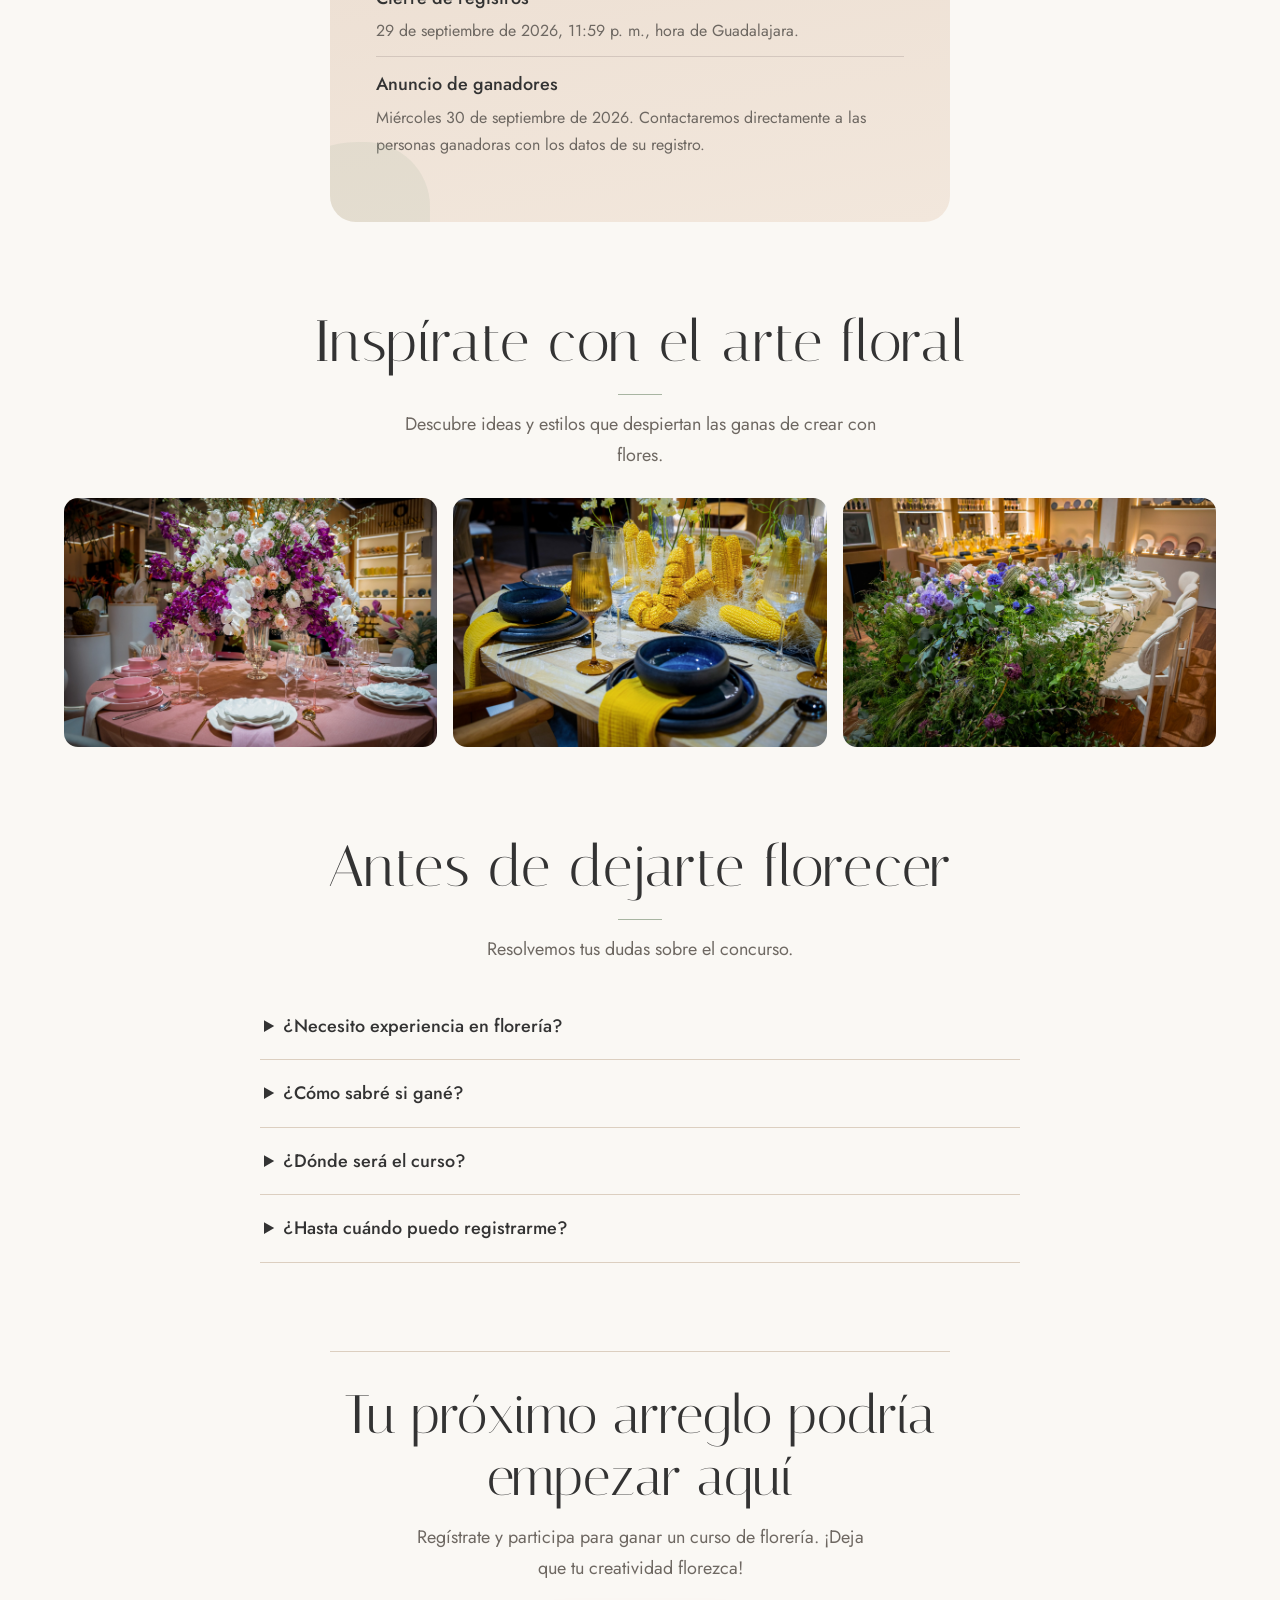
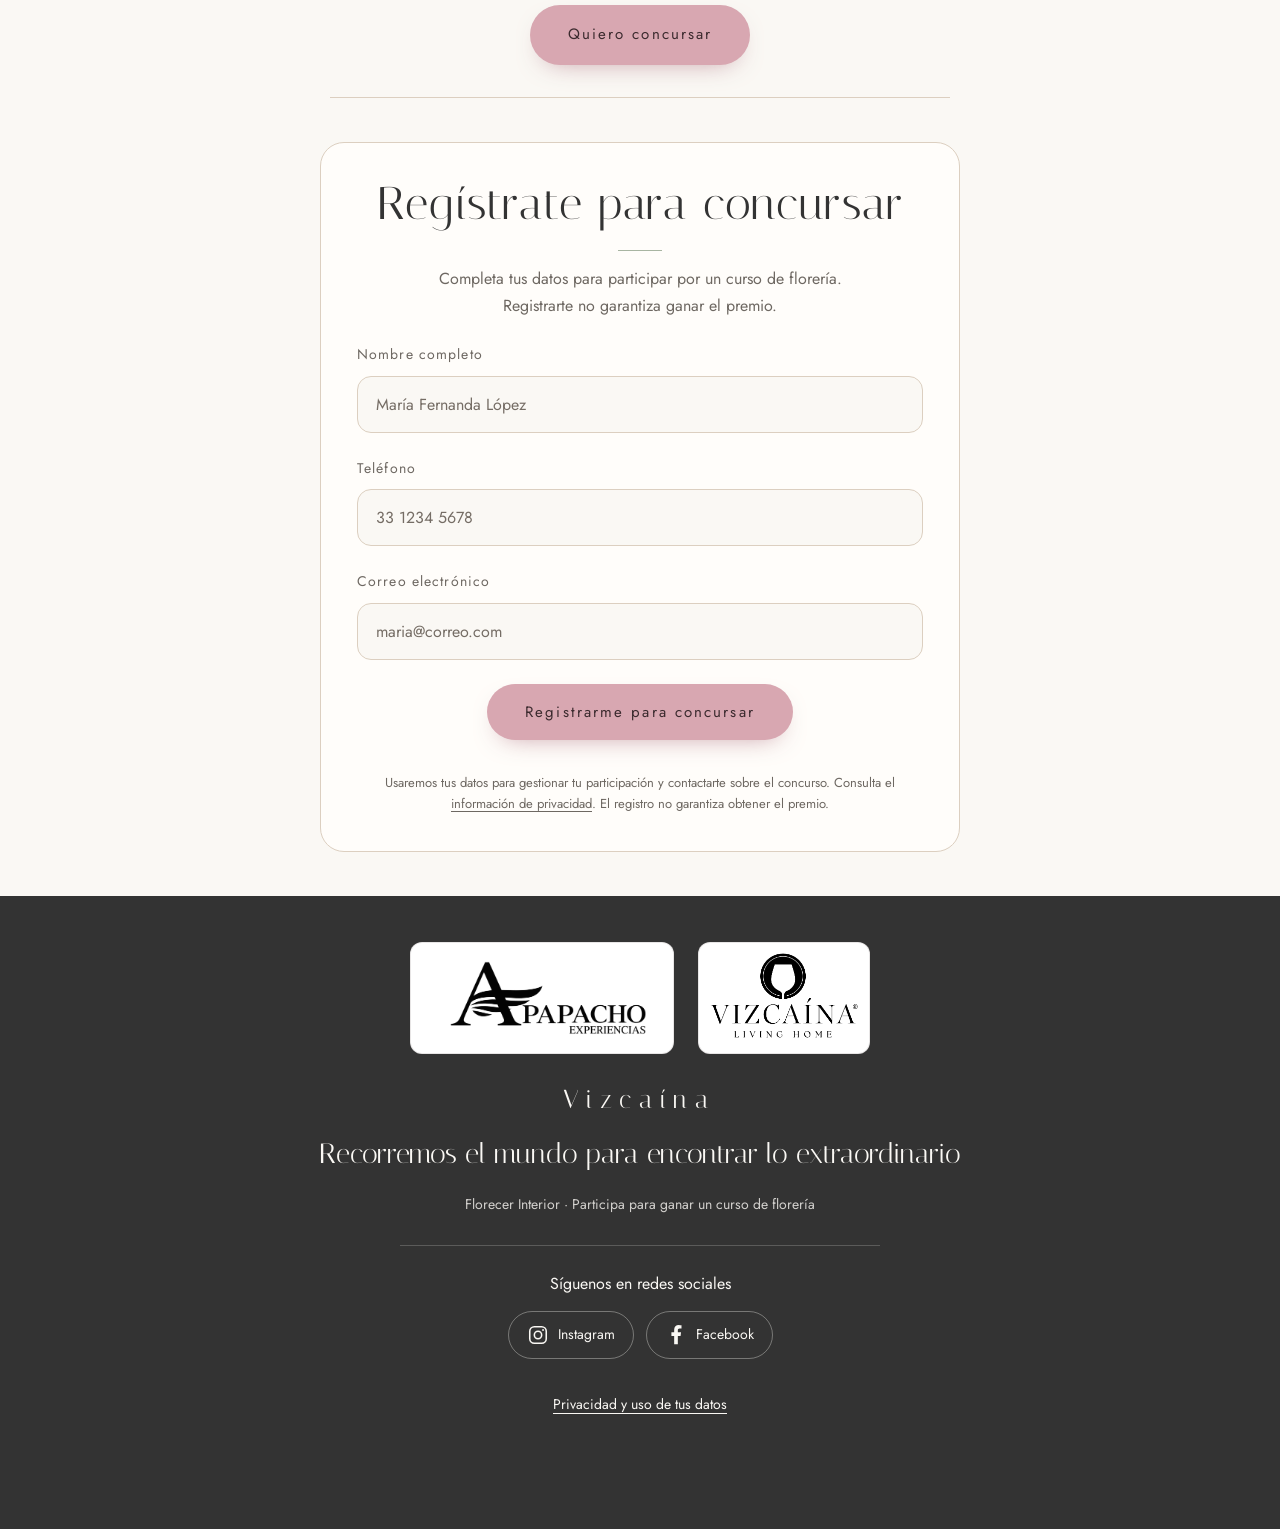
==== commit 13da00fe: "Add files via upload" ====
--- a/index.html
+++ b/index.html
@@ -25,7 +25,7 @@
 <!-- Tipografías: Italiana (titulares) + Jost (texto) -->
 <link rel="preconnect" href="https://fonts.googleapis.com">
 <link rel="preconnect" href="https://fonts.gstatic.com" crossorigin>
-<link href="https://fonts.googleapis.com/css2?family=Italiana&family=Jost:wght@300;400;500&display=swap" rel="stylesheet">
+<link href="https://fonts.googleapis.com/css2?family=Italiana&family=Jost:wght@300;400;500;700&display=swap" rel="stylesheet">
 
 <link rel="stylesheet" href="style.css">
 
@@ -53,18 +53,18 @@
   <div class="hero__velo" aria-hidden="true"></div>
 
   <div class="hero__contenido">
-    <h1 class="hero__titulo">
-      <span>Florecer</span>
-      <span>Interior</span>
-    </h1>
-
-    <div class="hero__logos" aria-label="Apapacho Experiencias y Vizcaína Living Home">
-      <div class="hero__logo hero__logo--apapacho">
+    <div class="hero__evento">
+      <h1 class="hero__evento-titulo">Florecer Interior</h1>
+      <p class="hero__evento-subtitulo">Ladies Wellness Day</p>
+      <div class="hero__evento-by">
+        <span>By</span>
         <img src="images/apapacho.jpeg" alt="Apapacho Experiencias" width="1280" height="427" decoding="async">
       </div>
-      <div class="hero__logo hero__logo--vizcaina">
-        <img src="images/vizcaina.png" alt="Vizcaína Living Home" width="2500" height="2500" decoding="async">
-      </div>
+    </div>
+
+    <div class="hero__principal">
+    <div class="hero__organizador">
+      <img src="images/vizcaina.png" alt="Vizcaína Living Home, organizadora del concurso" width="2500" height="2500" decoding="async">
     </div>
     <!-- Detalle botánico: se dibuja al cargar la portada. -->
     <svg class="tallo" viewBox="0 0 120 60" fill="none" aria-hidden="true" focusable="false">
@@ -73,14 +73,15 @@
       <path class="tallo__hoja" d="M60 30 C68 42 58 50 50 48 C48 38 52 30 60 30 Z" stroke="currentColor" stroke-width="1"/>
     </svg>
 
-    <p class="hero__invitacion">Te invita a</p>
+    <p class="hero__invitacion"><strong>Te invita a</strong></p>
 
     <p class="hero__bajada">
-      participar para ganar un curso de florería. Regístrate en el concurso
-      y podrías vivir una experiencia llena de flores, creatividad e inspiración.
+      Participar para ganar un curso de diseño floral. Regístrate y podrás vivir
+      una experiencia llena de flores, creatividad e inspiración.
     </p>
     <a class="boton boton--principal hero__participar" href="#registro" data-scroll>Quiero concursar</a>
 
+    </div>
   </div>
 </header>
 
@@ -120,7 +121,7 @@
       <article class="beneficio" data-reveal>
         <span class="beneficio__marca" aria-hidden="true">💐</span>
         <h3>Inspiración y bienestar</h3>
-        <p>Si ganas, podrás disfrutar una experiencia dedicada a la creatividad y el bienestar.</p>
+        <p>Si ganas, podrás disfrutar una experiencia dedicada a la creatividad.</p>
       </article>
     </div>
   </section>
@@ -129,8 +130,8 @@
     <div class="cupo__tarjeta" data-reveal>
       <p class="cupo__etiqueta">🌷 Florecer Interior</p>
       <h2 class="cupo__titulo" id="t-cupo">¿Cómo participar?</h2>
-      <p class="cupo__nota">Completa el formulario con tu nombre, teléfono y correo electrónico para participar en el concurso.</p>
-      <p class="cupo__nota">Tu registro es para concursar por el curso de florería; no es una reservación ni un premio confirmado.</p>
+      <p class="cupo__nota">Completa el formulario con tu nombre, teléfono y correo electrónico.</p>
+      <p class="cupo__nota">¡Y listo, ya estás participando!</p>
       <dl class="concurso-datos">
         <div><dt>El premio</dt><dd>20 personas ganarán un curso de florería.</dd></div>
         <div><dt>Lugar del curso</dt><dd>Guadalajara.</dd></div>
@@ -225,7 +226,7 @@
         <p class="formulario__aviso" id="avisoFormulario" role="status"></p>
 
         <p class="formulario__legal">
-          Al registrarte aceptas recibir información sobre el concurso Florecer Interior. El registro no garantiza obtener el premio.
+          Usaremos tus datos para gestionar tu participación y contactarte sobre el concurso. Consulta el <a href="privacidad.html" target="_blank" rel="noopener">información de privacidad</a>. El registro no garantiza obtener el premio.
         </p>
       </form>
 
@@ -260,8 +261,22 @@
     </div>
   </div>
   <p class="pie__marca">Vizcaína</p>
-  <p class="pie__lema">Recorremos el mundo para encontrar lo extraordinario</p>
+  <p class="pie__lema"><span>Recorremos el mundo para</span> <span>encontrar lo extraordinario</span></p>
   <p>Florecer Interior · Participa para ganar un curso de florería</p>
+  <nav class="pie__redes" aria-label="Redes sociales de Vizcaína">
+    <p class="pie__redes-titulo">Síguenos en redes sociales</p>
+    <div class="pie__redes-enlaces">
+      <a href="https://www.instagram.com/vizcaina.c/?hl=es" target="_blank" rel="noopener noreferrer" aria-label="Instagram de Vizcaína (abre una nueva pestaña)">
+        <svg viewBox="0 0 24 24" fill="none" stroke="currentColor" stroke-width="1.7" aria-hidden="true" focusable="false"><rect x="3" y="3" width="18" height="18" rx="5"/><circle cx="12" cy="12" r="4"/><circle cx="17.5" cy="6.5" r="1" fill="currentColor" stroke="none"/></svg>
+        <span>Instagram</span>
+      </a>
+      <a href="https://www.facebook.com/profile.php?id=100084156725799" target="_blank" rel="noopener noreferrer" aria-label="Facebook de Vizcaína (abre una nueva pestaña)">
+        <svg viewBox="0 0 24 24" fill="currentColor" aria-hidden="true" focusable="false"><path d="M14 22v-9h3l.5-4H14V7c0-1.2.4-2 2-2h2V1.4A26 26 0 0 0 15 1c-3 0-5 1.9-5 5.3V9H7v4h3v9z"/></svg>
+        <span>Facebook</span>
+      </a>
+    </div>
+  </nav>
+  <p class="pie__privacidad"><a href="privacidad.html">Privacidad y uso de tus datos</a></p>
 </footer>
 
 <!-- ============================================================
--- a/style.css
+++ b/style.css
@@ -837,3 +837,104 @@
 @media(min-width:700px){
   .galeria__grid{ grid-template-columns:repeat(3,minmax(0,1fr)); }
 }
+
+@media (max-width:699px){
+  .pie .pie__lema{ font-size:clamp(18px, 5vw, 24px); }
+  .pie__lema span{ display:block; }
+}
+
+/* Cursor floral para dispositivos con ratón; el centro indica dónde se pulsa. */
+@media (hover:hover) and (pointer:fine){
+  body{ cursor:url("images/cursor-flor.svg") 16 16, auto; }
+  a, button, summary, .galeria__item, .chip span, .opcion span{
+    cursor:url("images/cursor-flor.svg") 16 16, pointer;
+  }
+  input[type="text"], input[type="tel"], input[type="email"], textarea{ cursor:text; }
+  button:disabled, #botonEnviar[disabled]{ cursor:progress; }
+}
+
+/* Vizcaína organiza el concurso; el evento y Apapacho quedan como referencia. */
+.hero .hero__contenido{ width:100%; max-width:var(--ancho); margin-inline:auto; }
+.hero__evento{
+  width:min(100%, 310px);
+  margin:0 0 24px auto;
+  padding:16px 20px;
+  border:1px solid rgba(255,255,255,.45);
+  border-radius:16px;
+  background:rgba(250,248,244,.92);
+  color:#30252A;
+  text-align:center;
+}
+.hero__evento-titulo{ font-family:var(--display); font-size:28px; font-weight:400; line-height:1.1; margin:0; }
+.hero__evento-subtitulo{ font-size:12px; font-weight:500; letter-spacing:.12em; text-transform:uppercase; margin:8px 0 12px; }
+.hero__evento-by{ display:flex; gap:10px; align-items:center; justify-content:center; }
+.hero__evento-by span{ font-size:12px; }
+.hero__evento-by img{ width:110px; height:auto; filter:invert(1); mix-blend-mode:multiply; }
+.hero__organizador{
+  width:min(100%, 380px);
+  aspect-ratio:1.75;
+  display:flex;
+  align-items:center;
+  justify-content:center;
+  background:#fff;
+  border-radius:16px;
+  overflow:hidden;
+}
+.hero__organizador img{ width:100%; height:auto; flex:none; }
+.hero .hero__invitacion{ color:#171215; font-size:clamp(22px, 5.5vw, 28px); letter-spacing:.02em; }
+.hero__invitacion strong{ font-weight:700; }
+.hero .tallo{ margin:4px 0; }
+@media(min-width:700px){
+  .hero__evento{ margin-bottom:0; }
+  .hero__organizador{ margin-top:0; }
+}
+@media(prefers-reduced-motion:no-preference){
+  .hero__evento, .hero__organizador{ animation:entrada .8s var(--curva) both; }
+  .hero__organizador{ animation-delay:.15s; }
+}
+
+/* Composición compacta para escritorio, con las marcas a la misma altura. */
+.hero__principal{ min-width:0; }
+@media(min-width:900px){
+  .hero{ padding:44px var(--margen); }
+  .hero .hero__contenido{
+    max-width:1040px;
+    display:grid;
+    grid-template-columns:minmax(0, 1fr) 280px;
+    column-gap:clamp(40px, 6vw, 96px);
+    align-items:start;
+  }
+  .hero__principal{ grid-column:1; grid-row:1; }
+  .hero__evento{
+    grid-column:2;
+    grid-row:1;
+    width:100%;
+    margin:0;
+    padding:20px 18px;
+    border-radius:14px;
+    background:rgba(250,248,244,.88);
+  }
+  .hero__organizador{ width:320px; max-width:100%; border-radius:14px; }
+  .hero__evento-titulo{ font-size:27px; }
+  .hero__evento-subtitulo{ font-size:11px; }
+  .hero .hero__bajada{ max-width:43ch; font-size:20px; line-height:1.6; }
+  .hero .hero__invitacion{ margin-bottom:12px; }
+  .hero__participar{ margin-top:22px; }
+}
+
+.pie__redes{ margin:28px auto 0; padding-top:24px; border-top:1px solid rgba(250,248,244,.2); max-width:480px; }
+.pie .pie__redes-titulo{ margin:0 0 14px; font-size:16px; color:var(--marfil); }
+.pie__redes-enlaces{ display:flex; flex-wrap:wrap; justify-content:center; gap:12px; }
+.pie__redes a{ display:inline-flex; align-items:center; justify-content:center; gap:9px; min-height:48px; padding:10px 18px; border:1px solid rgba(250,248,244,.35); border-radius:100px; color:var(--marfil); text-decoration:none; transition:background-color .2s, color .2s; }
+.pie__redes a:hover{ background:var(--rosa); color:var(--tinta-boton); }
+.pie__redes svg{ width:22px; height:22px; flex:none; }
+
+.formulario__legal a{ color:inherit; text-decoration:underline; text-underline-offset:3px; }
+.pie .pie__privacidad{ margin-top:22px; }
+.pie__privacidad a{ display:inline-block; padding:12px; color:var(--marfil); text-underline-offset:4px; }
+.privacidad{ max-width:820px; margin:auto; padding:40px var(--margen) 64px; }
+.privacidad h1{ font-family:var(--display); font-size:clamp(36px, 8vw, 54px); font-weight:400; line-height:1.15; }
+.privacidad h2{ font-size:22px; line-height:1.3; margin-top:32px; }
+.privacidad p{ color:var(--tinta-suave); }
+.privacidad__volver{ display:inline-block; padding-block:12px; color:var(--tinta); }
+.privacidad .privacidad__pendiente{ background:#EDD5DB; color:#3B2A2E; border-radius:12px; padding:18px; }
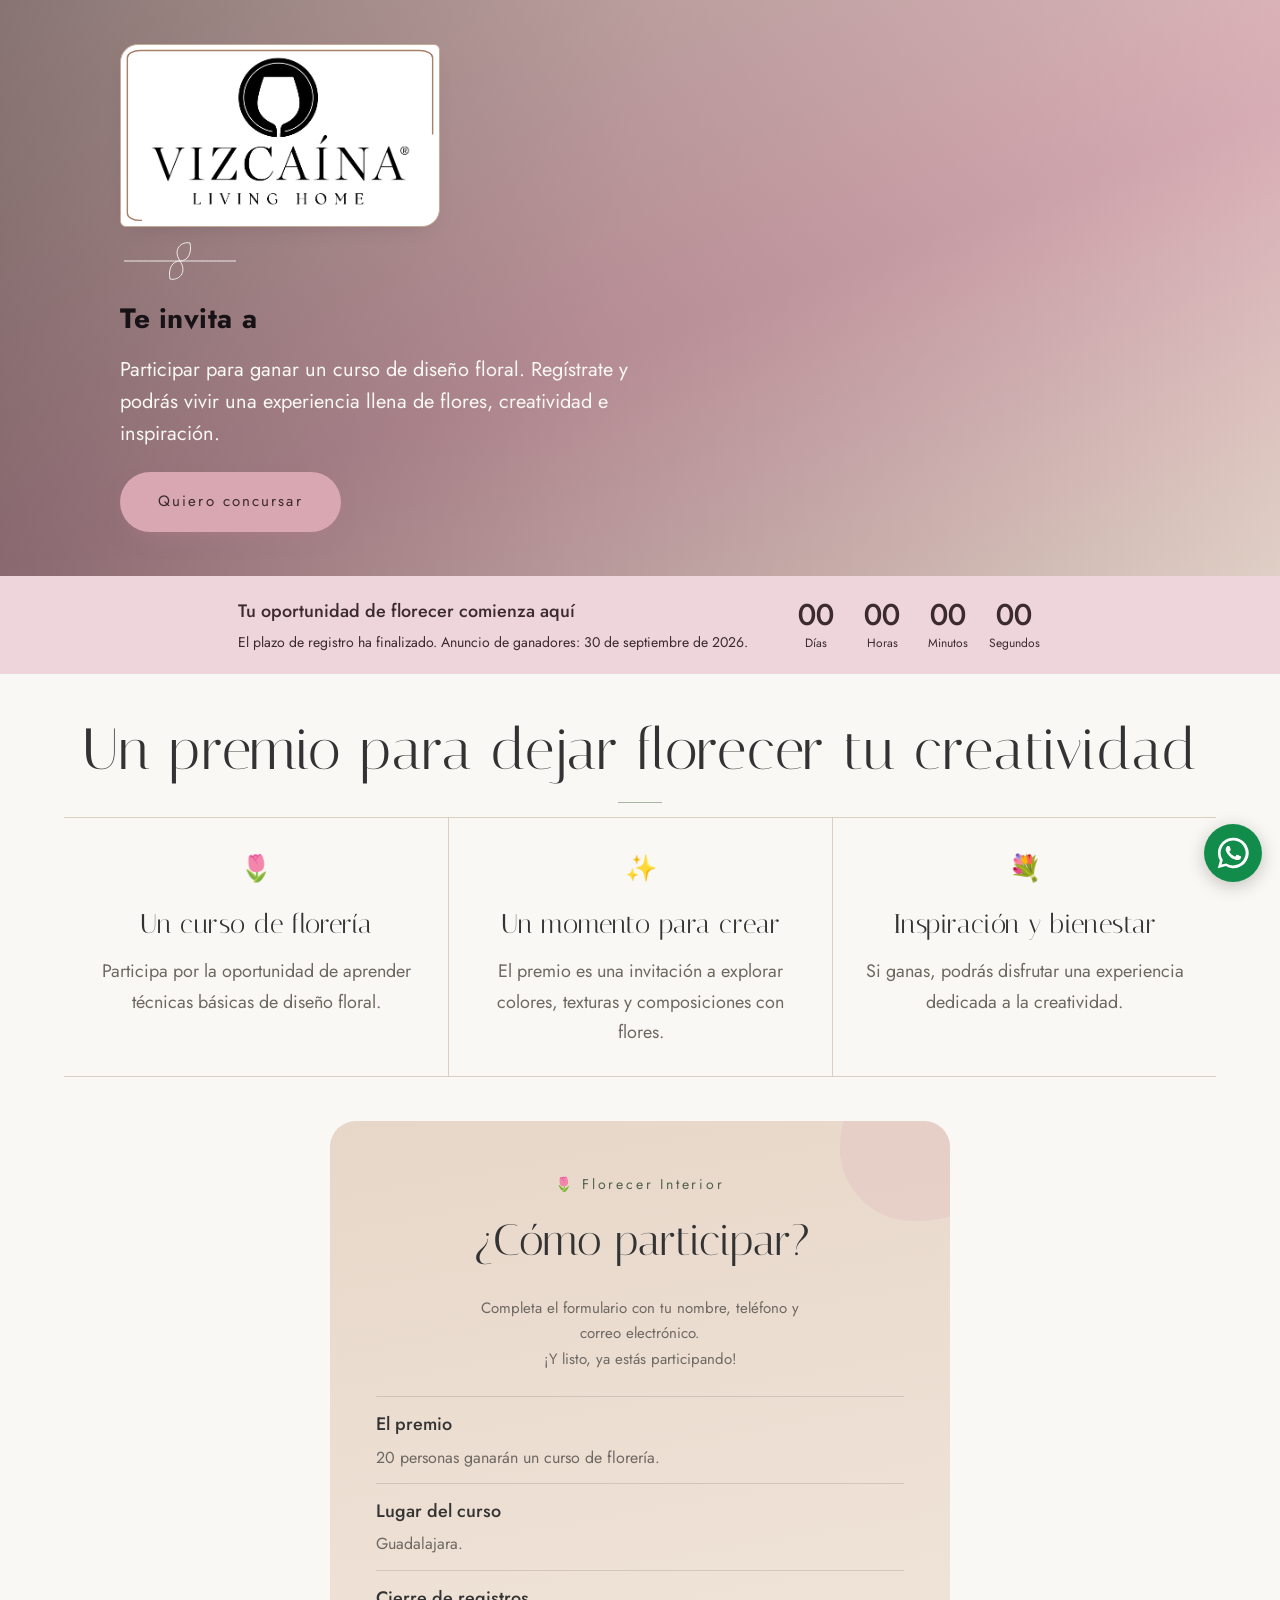
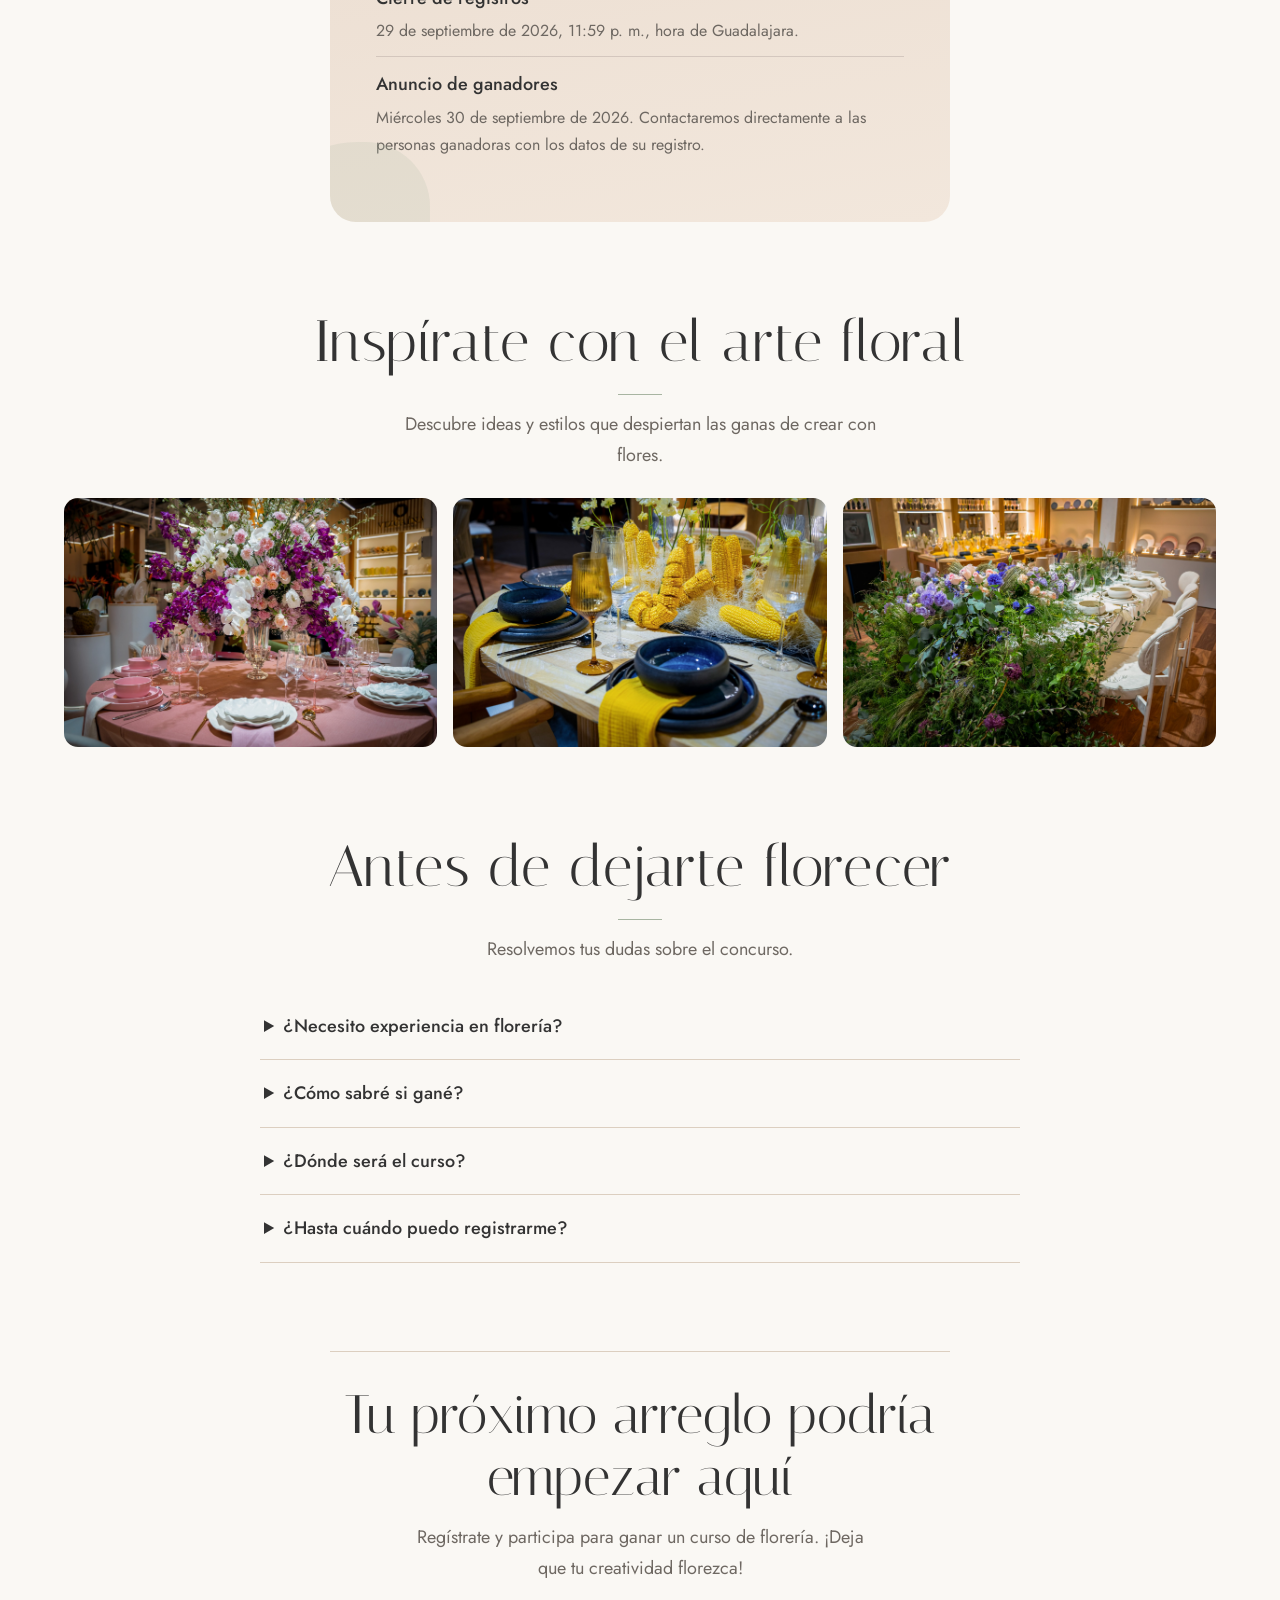
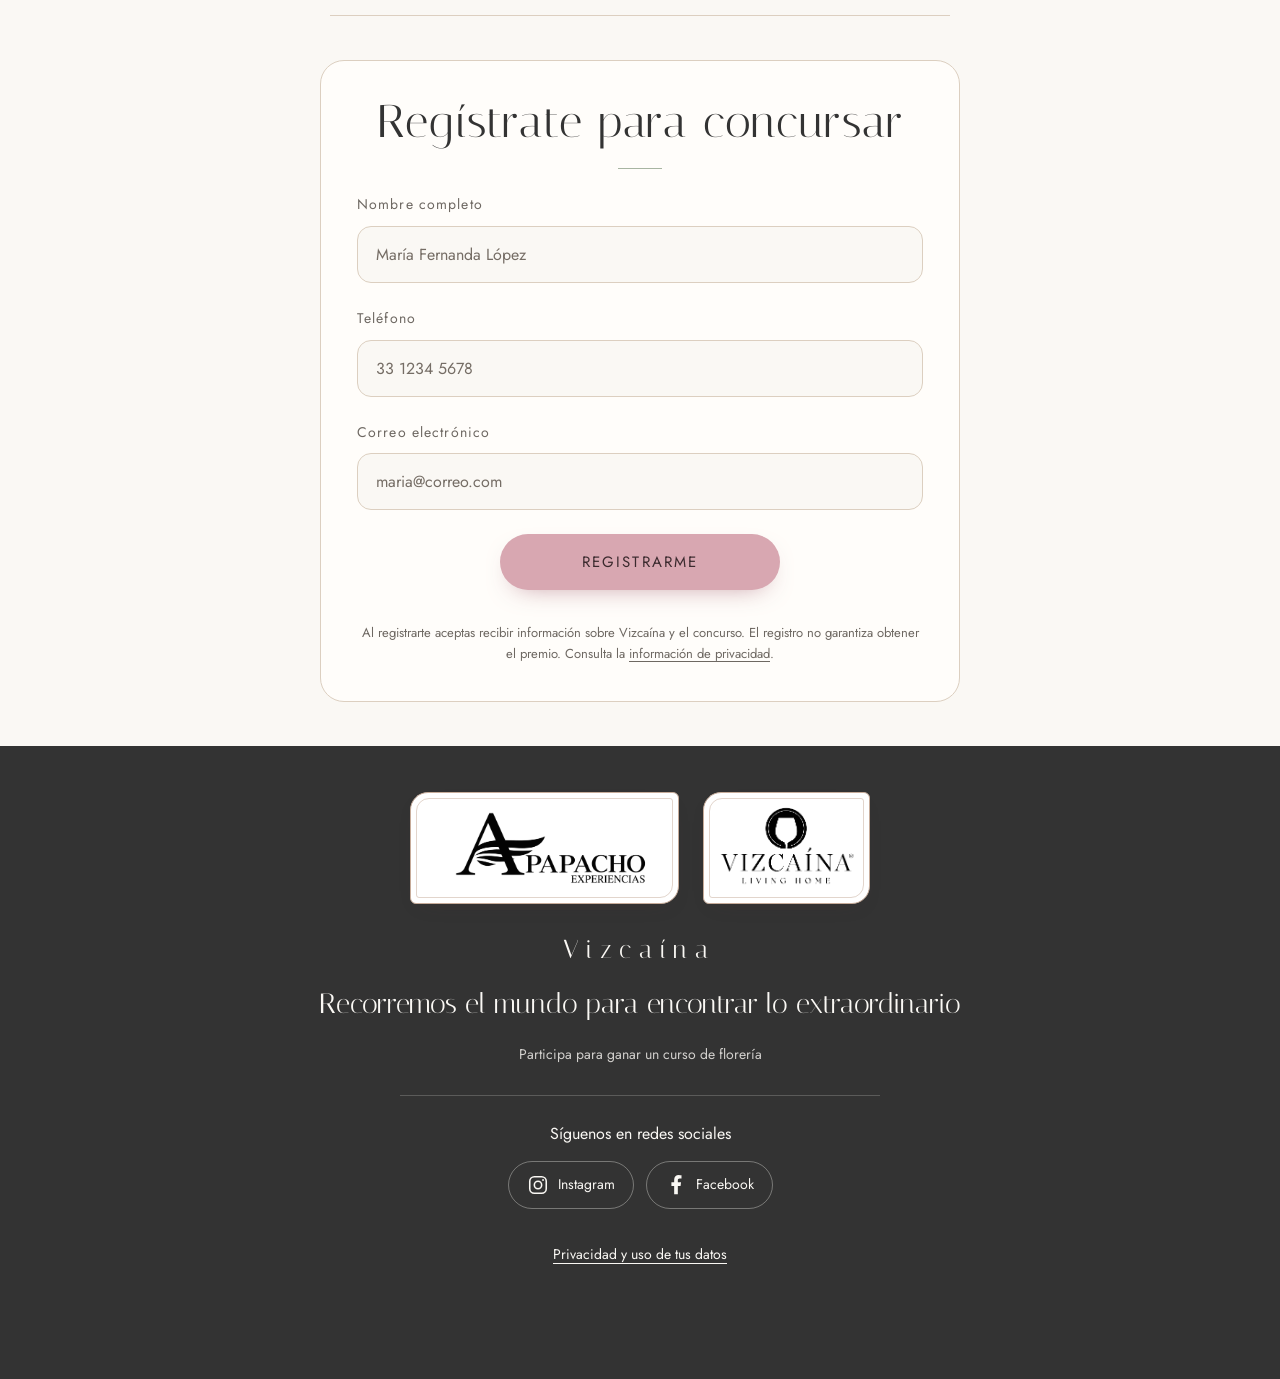
==== commit 96a6a98d: "Add files via upload" ====
--- a/index.html
+++ b/index.html
@@ -53,17 +53,12 @@
   <div class="hero__velo" aria-hidden="true"></div>
 
   <div class="hero__contenido">
-    <div class="hero__evento">
-      <h1 class="hero__evento-titulo">Florecer Interior</h1>
-      <p class="hero__evento-subtitulo">Ladies Wellness Day</p>
-      <div class="hero__evento-by">
-        <span>By</span>
-        <img src="images/apapacho.jpeg" alt="Apapacho Experiencias" width="1280" height="427" decoding="async">
-      </div>
-    </div>
-
     <div class="hero__principal">
+      <h1 class="solo-lectores">Florecer Interior · Concurso de diseño floral</h1>
     <div class="hero__organizador">
+      <svg class="hero__marco-animado" viewBox="0 0 100 100" preserveAspectRatio="none" aria-hidden="true" focusable="false">
+        <rect x="2" y="3" width="96" height="94" rx="4" fill="none" stroke="currentColor" stroke-width="1.4" vector-effect="non-scaling-stroke" pathLength="100"/>
+      </svg>
       <img src="images/vizcaina.png" alt="Vizcaína Living Home, organizadora del concurso" width="2500" height="2500" decoding="async">
     </div>
     <!-- Detalle botánico: se dibuja al cargar la portada. -->
@@ -175,7 +170,6 @@
     <div class="cta__caja" data-reveal>
       <h2 class="cta__titulo">Tu próximo arreglo podría empezar aquí</h2>
       <p>Regístrate y participa para ganar un curso de florería. ¡Deja que tu creatividad florezca!</p>
-      <a class="boton boton--principal" href="#registro" data-scroll>Quiero concursar</a>
     </div>
   </section>
 
@@ -187,7 +181,6 @@
 
       <div class="registro__encabezado">
         <h2 class="titulo-seccion" id="t-registro">Regístrate para concursar</h2>
-        <p class="subtitulo-seccion">Completa tus datos para participar por un curso de florería. Registrarte no garantiza ganar el premio.</p>
       </div>
 
       <noscript><p>Activa JavaScript en tu navegador para completar el registro.</p></noscript>
@@ -220,13 +213,13 @@
 
 
 
-        <button class="boton boton--principal boton--ancho" type="submit" id="botonEnviar">Registrarme para concursar</button>
+        <button class="boton boton--principal boton--ancho" type="submit" id="botonEnviar">REGISTRARME</button>
 
         <!-- Mensajes generales del formulario (errores de envío) -->
         <p class="formulario__aviso" id="avisoFormulario" role="status"></p>
 
         <p class="formulario__legal">
-          Usaremos tus datos para gestionar tu participación y contactarte sobre el concurso. Consulta el <a href="privacidad.html" target="_blank" rel="noopener">información de privacidad</a>. El registro no garantiza obtener el premio.
+          Al registrarte aceptas recibir información sobre Vizcaína y el concurso. El registro no garantiza obtener el premio. Consulta la <a href="privacidad.html" target="_blank" rel="noopener">información de privacidad</a>.
         </p>
       </form>
 
@@ -262,7 +255,7 @@
   </div>
   <p class="pie__marca">Vizcaína</p>
   <p class="pie__lema"><span>Recorremos el mundo para</span> <span>encontrar lo extraordinario</span></p>
-  <p>Florecer Interior · Participa para ganar un curso de florería</p>
+  <p>Participa para ganar un curso de florería</p>
   <nav class="pie__redes" aria-label="Redes sociales de Vizcaína">
     <p class="pie__redes-titulo">Síguenos en redes sociales</p>
     <div class="pie__redes-enlaces">
--- a/style.css
+++ b/style.css
@@ -938,3 +938,63 @@
 .privacidad p{ color:var(--tinta-suave); }
 .privacidad__volver{ display:inline-block; padding-block:12px; color:var(--tinta); }
 .privacidad .privacidad__pendiente{ background:#EDD5DB; color:#3B2A2E; border-radius:12px; padding:18px; }
+
+/* Marcos de marca: filete champán y contorno interior delicado. */
+.hero__evento,
+.hero__organizador,
+.pie__logos .hero__logo{
+  position:relative;
+  border:1px solid #C6AB99;
+  border-radius:18px 6px 18px 6px;
+  box-shadow:0 8px 22px -14px rgba(59,42,46,.35);
+}
+.hero__evento::after,
+.hero__organizador::after,
+.pie__logos .hero__logo::after{
+  content:"";
+  position:absolute;
+  inset:5px;
+  border:1px solid rgba(198,171,153,.5);
+  border-radius:13px 3px 13px 3px;
+  pointer-events:none;
+}
+.hero__evento{
+  width:min(100%, 238px);
+  padding:16px 18px;
+  margin-left:auto;
+  background:linear-gradient(135deg,#FFFDFA,#F4EBE3);
+}
+.hero__evento-titulo{ font-size:23px; }
+.hero__evento-subtitulo{ font-size:10px; letter-spacing:.1em; margin:7px 0 10px; }
+.hero__evento-by{ gap:8px; }
+.hero__evento-by img{ width:88px; }
+.hero__evento-by span{ font-size:11px; }
+.hero__organizador img{ width:88%; }
+.pie__logos .hero__logo--apapacho{ padding-inline:18px; }
+.pie__logos .hero__logo--vizcaina img{ width:144px; }
+@media(min-width:900px){
+  .hero .hero__contenido{ grid-template-columns:minmax(0,1fr) 238px; }
+}
+@media(min-width:700px) and (max-width:899px){
+  .hero__evento{ margin-bottom:24px; }
+}
+
+/* Contorno de Vizcaína con dibujo y pausa en un ciclo continuo. */
+.solo-lectores{ position:absolute; width:1px; height:1px; padding:0; margin:-1px; overflow:hidden; clip-path:inset(50%); white-space:nowrap; border:0; }
+.hero__organizador::after{ content:none; }
+.hero__marco-animado{ position:absolute; inset:0; width:100%; height:100%; color:#A78269; pointer-events:none; }
+.hero__marco-animado rect{ stroke-dasharray:100; stroke-dashoffset:0; }
+@media(prefers-reduced-motion:no-preference){
+  .hero__marco-animado rect{ animation:trazar-marco 5s ease-in-out .3s infinite; }
+}
+@keyframes trazar-marco{
+  0%, 100%{ stroke-dashoffset:100; }
+  40%, 65%{ stroke-dashoffset:0; }
+}
+@media(min-width:900px){
+  .hero .hero__contenido{ display:block; max-width:1040px; }
+}
+
+/* Espaciado tras simplificar el bloque anterior al registro. */
+.cta__caja > p:last-child{ margin-bottom:0; }
+.registro__encabezado{ margin-bottom:24px; }
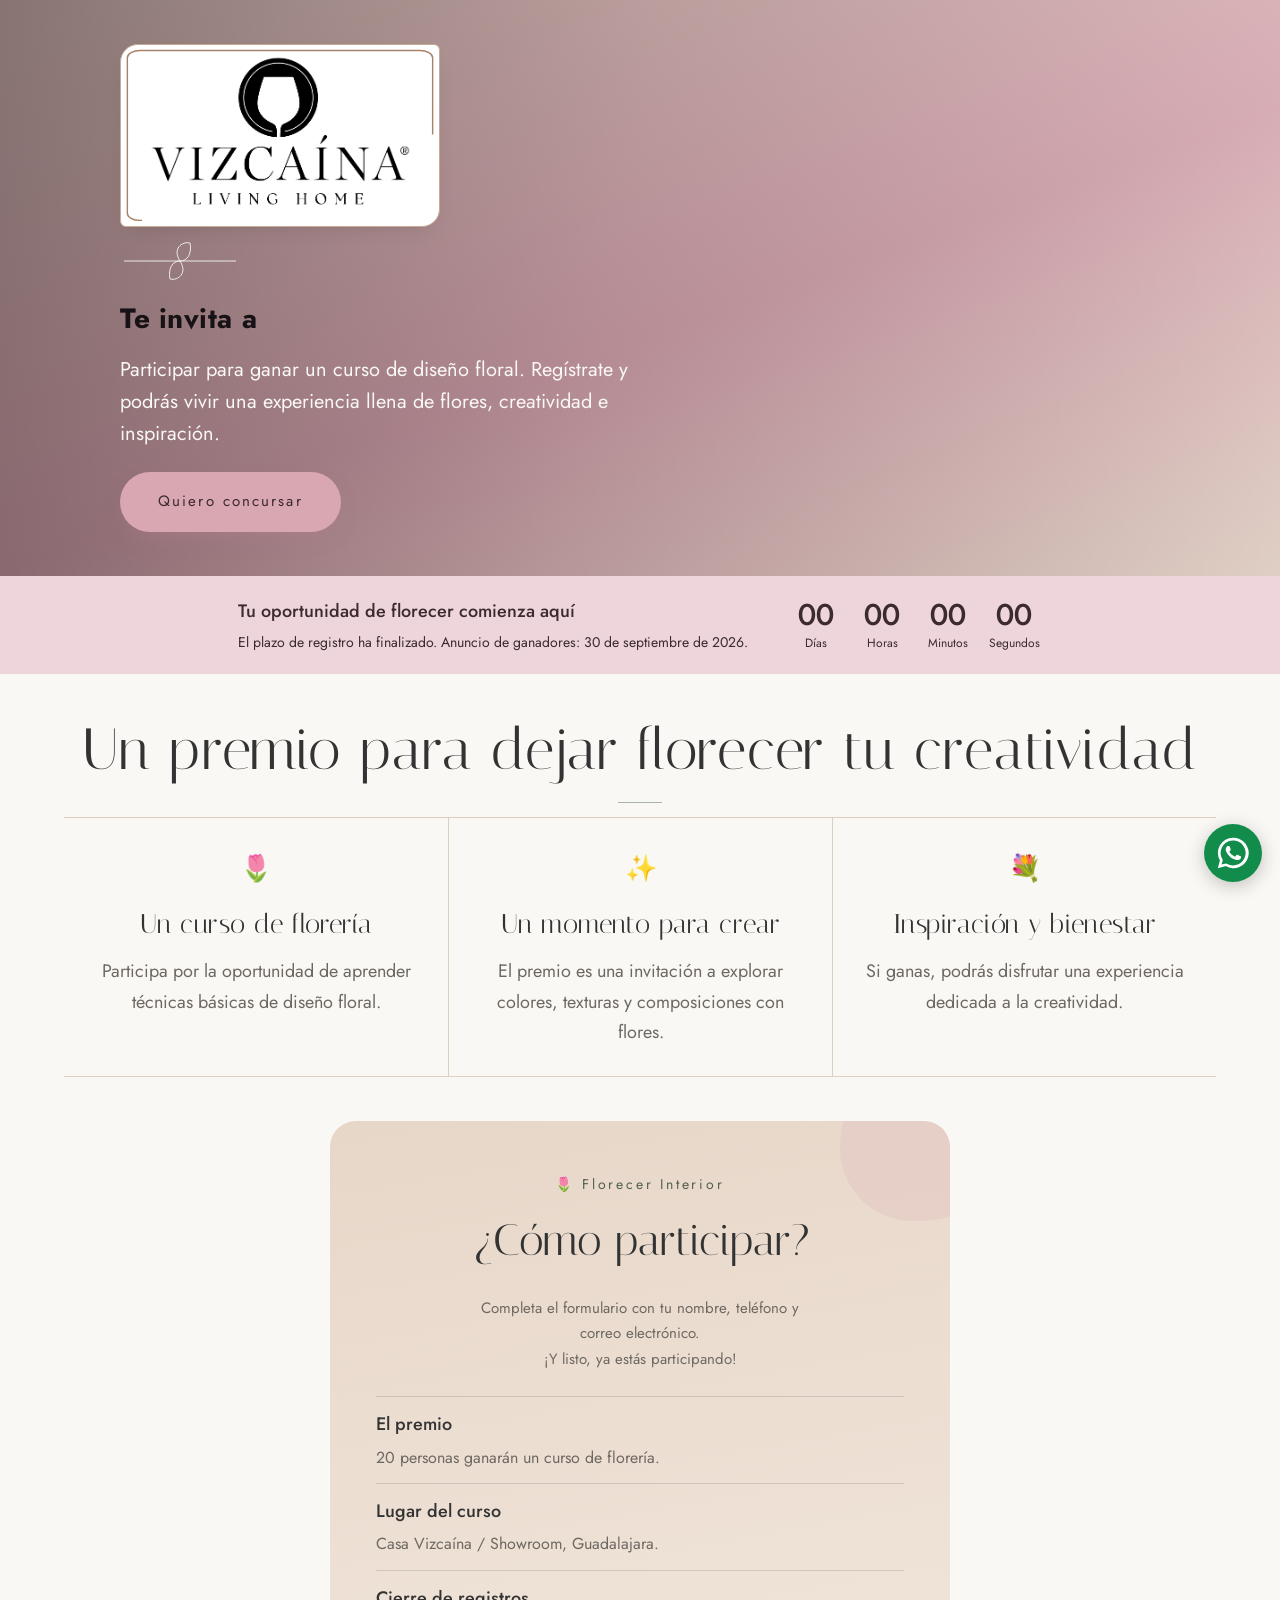
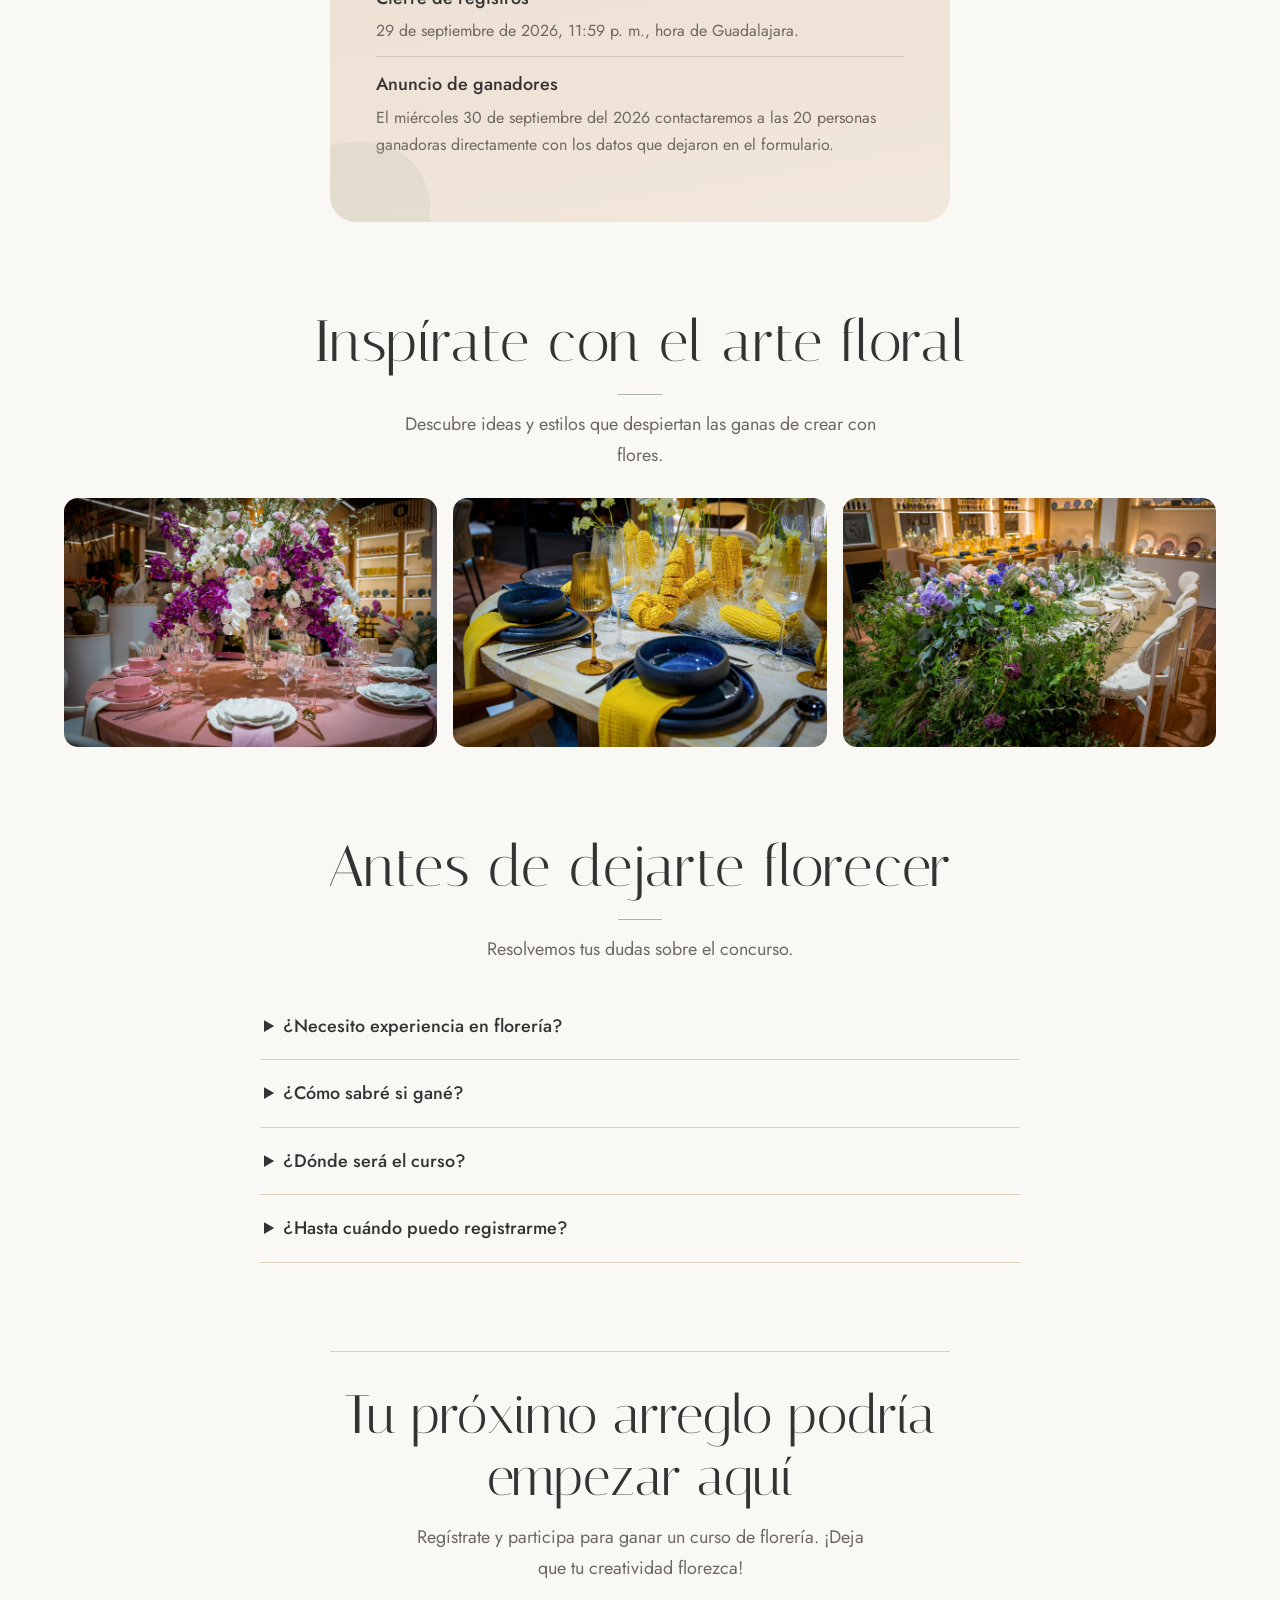
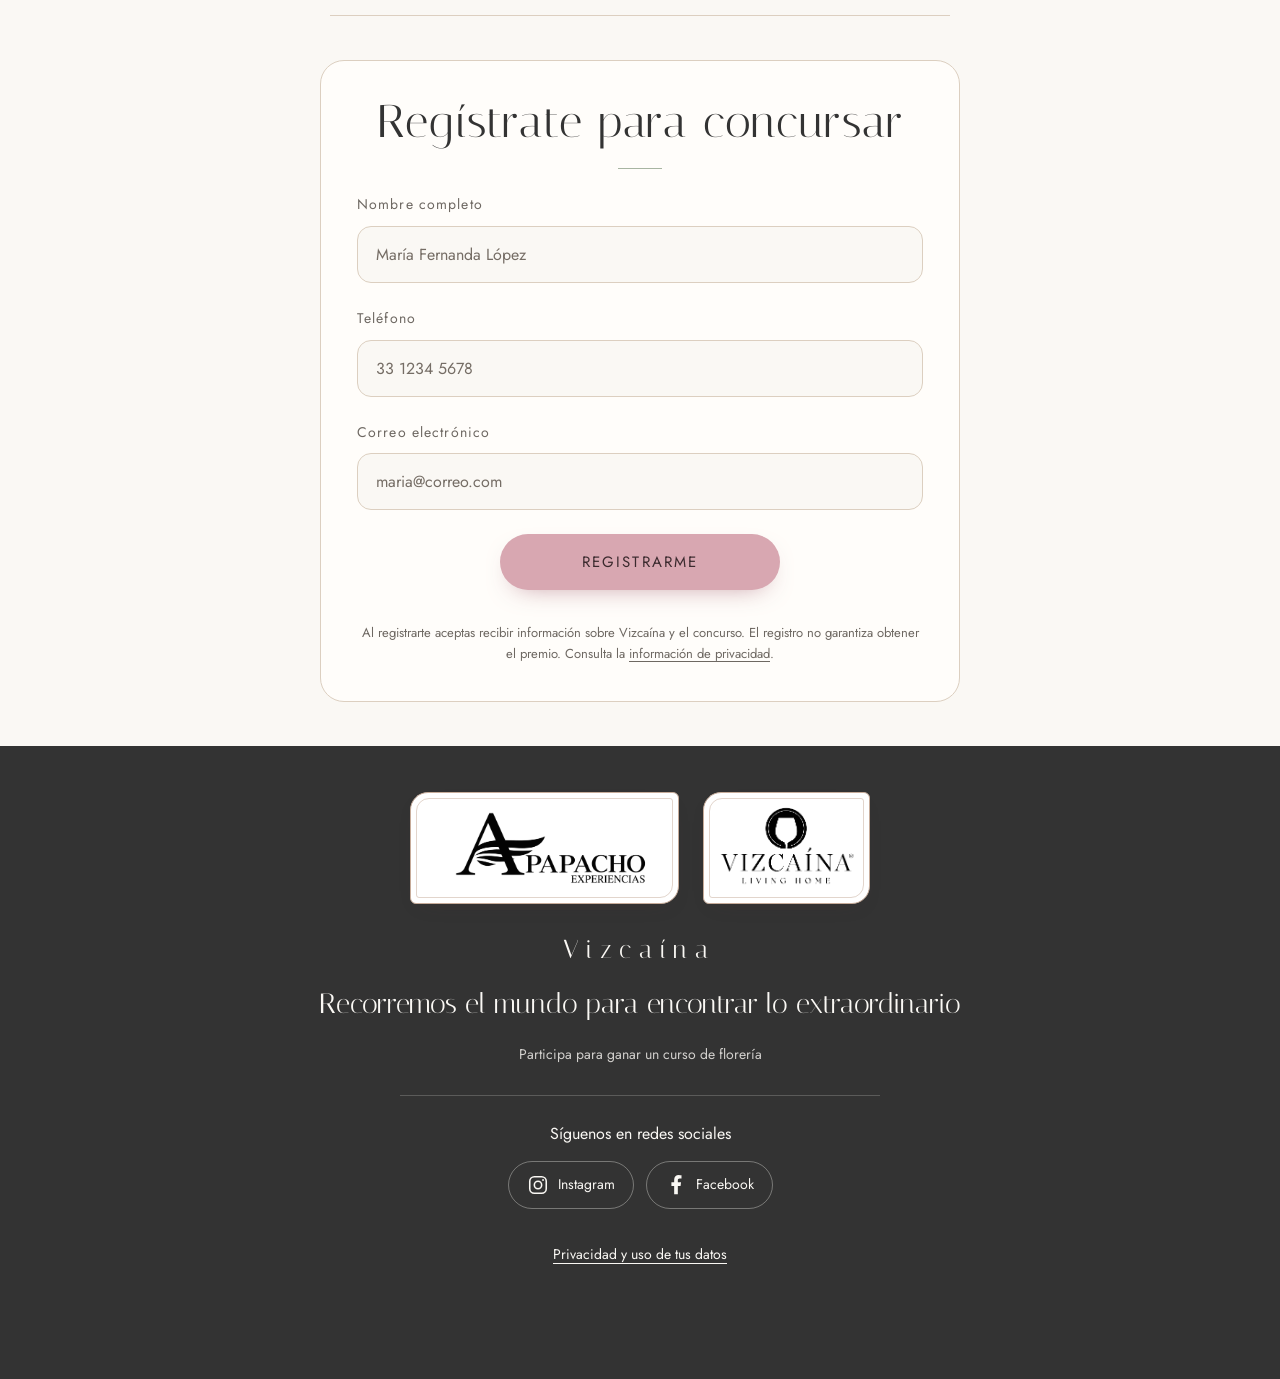
==== commit 0190a189: "Add files via upload" ====
--- a/index.html
+++ b/index.html
@@ -129,9 +129,9 @@
       <p class="cupo__nota">¡Y listo, ya estás participando!</p>
       <dl class="concurso-datos">
         <div><dt>El premio</dt><dd>20 personas ganarán un curso de florería.</dd></div>
-        <div><dt>Lugar del curso</dt><dd>Guadalajara.</dd></div>
+        <div><dt>Lugar del curso</dt><dd>Casa Vizcaína / Showroom, Guadalajara.</dd></div>
         <div><dt>Cierre de registros</dt><dd>29 de septiembre de 2026, 11:59 p. m., hora de Guadalajara.</dd></div>
-        <div><dt>Anuncio de ganadores</dt><dd>Miércoles 30 de septiembre de 2026. Contactaremos directamente a las personas ganadoras con los datos de su registro.</dd></div>
+        <div><dt>Anuncio de ganadores</dt><dd>El miércoles 30 de septiembre del 2026 contactaremos a las 20 personas ganadoras directamente con los datos que dejaron en el formulario.</dd></div>
       </dl>
     </div>
   </section>
@@ -156,10 +156,10 @@
     <h2 class="titulo-seccion" id="t-preguntas">Antes de dejarte florecer</h2>
     <p class="subtitulo-seccion">Resolvemos tus dudas sobre el concurso.</p>
     <div class="preguntas__lista">
-      <details><summary>¿Necesito experiencia en florería?</summary><p>No. Puedes participar aunque nunca hayas tomado un curso de florería.</p></details>
-      <details><summary>¿Cómo sabré si gané?</summary><p>El miércoles 30 de septiembre de 2026 anunciaremos a las 20 personas ganadoras. Si ganas, te contactaremos directamente con los datos que dejaste en el formulario.</p></details>
-      <details><summary>¿Dónde será el curso?</summary><p>En Guadalajara. Compartiremos la dirección y los detalles del curso con las personas ganadoras.</p></details>
-      <details><summary>¿Hasta cuándo puedo registrarme?</summary><p>Hasta el 29 de septiembre de 2026 a las 11:59 p. m., hora de Guadalajara.</p></details>
+      <details><summary>¿Necesito experiencia en florería?</summary><p>¡Para nada! 🌷 No necesitas experiencia, solo ganas de crear, divertirte y dejar florecer tu lado más creativo.</p></details>
+      <details><summary>¿Cómo sabré si gané?</summary><p>El miércoles 30 de septiembre del 2026 contactaremos a las 20 personas ganadoras directamente con los datos que dejaron en el formulario.</p></details>
+      <details><summary>¿Dónde será el curso?</summary><p>Casa Vizcaína / Showroom.</p></details>
+      <details><summary>¿Hasta cuándo puedo registrarme?</summary><p>Tienes hasta el 29 de septiembre de 2026 a las 11:59 p. m., hora de Guadalajara.</p></details>
     </div>
   </section>
 
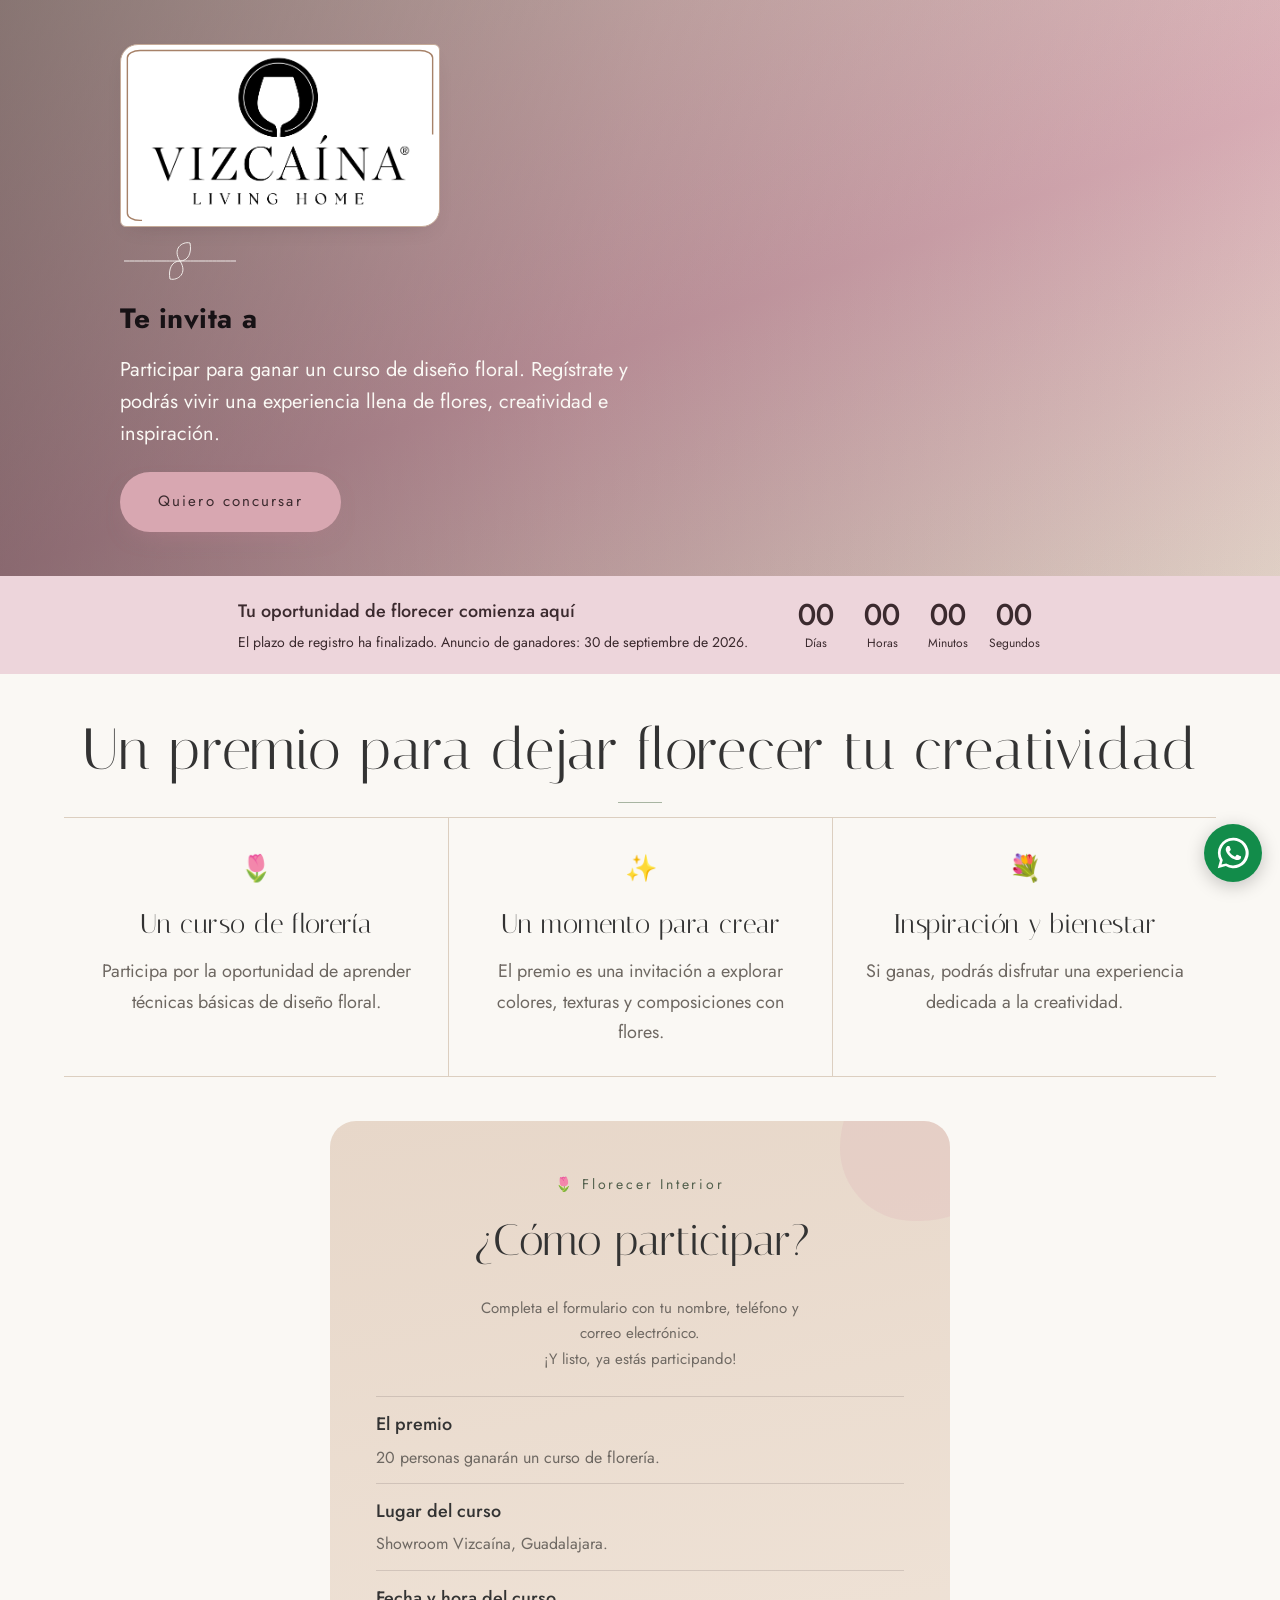
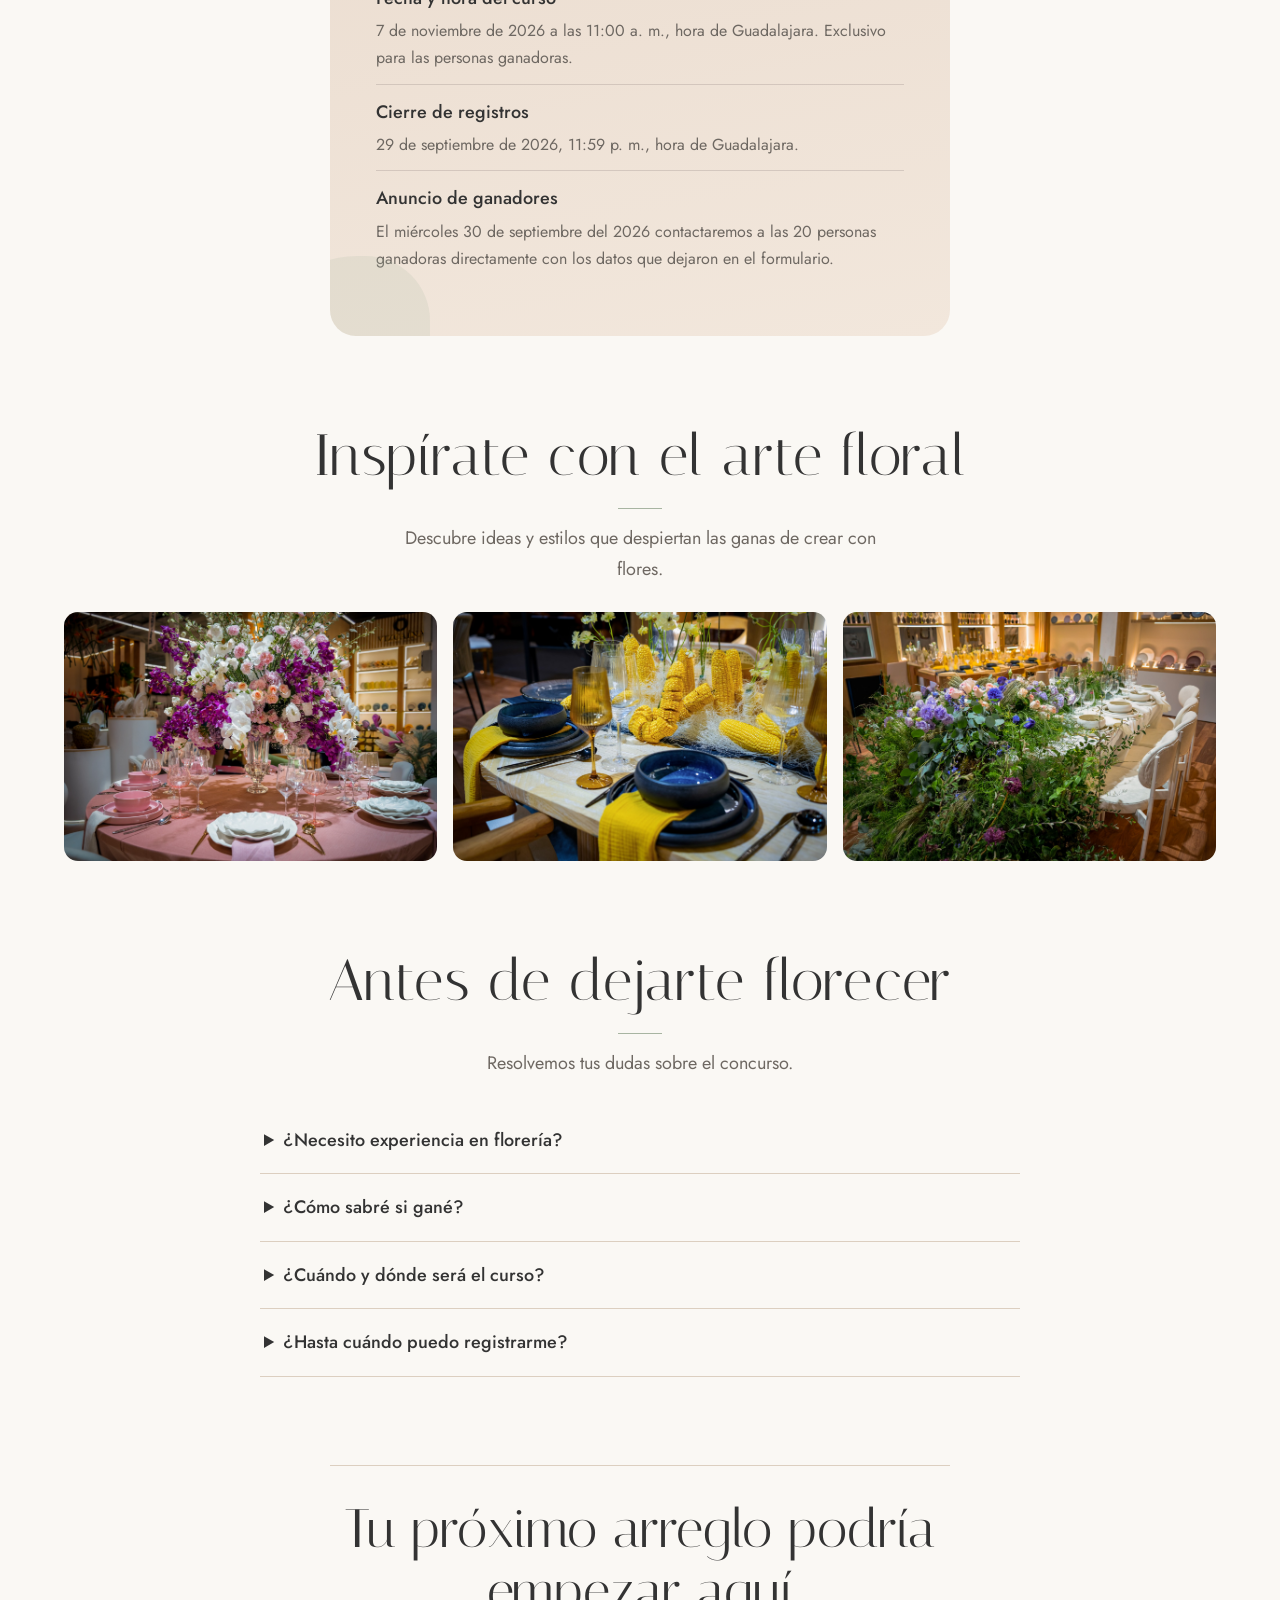
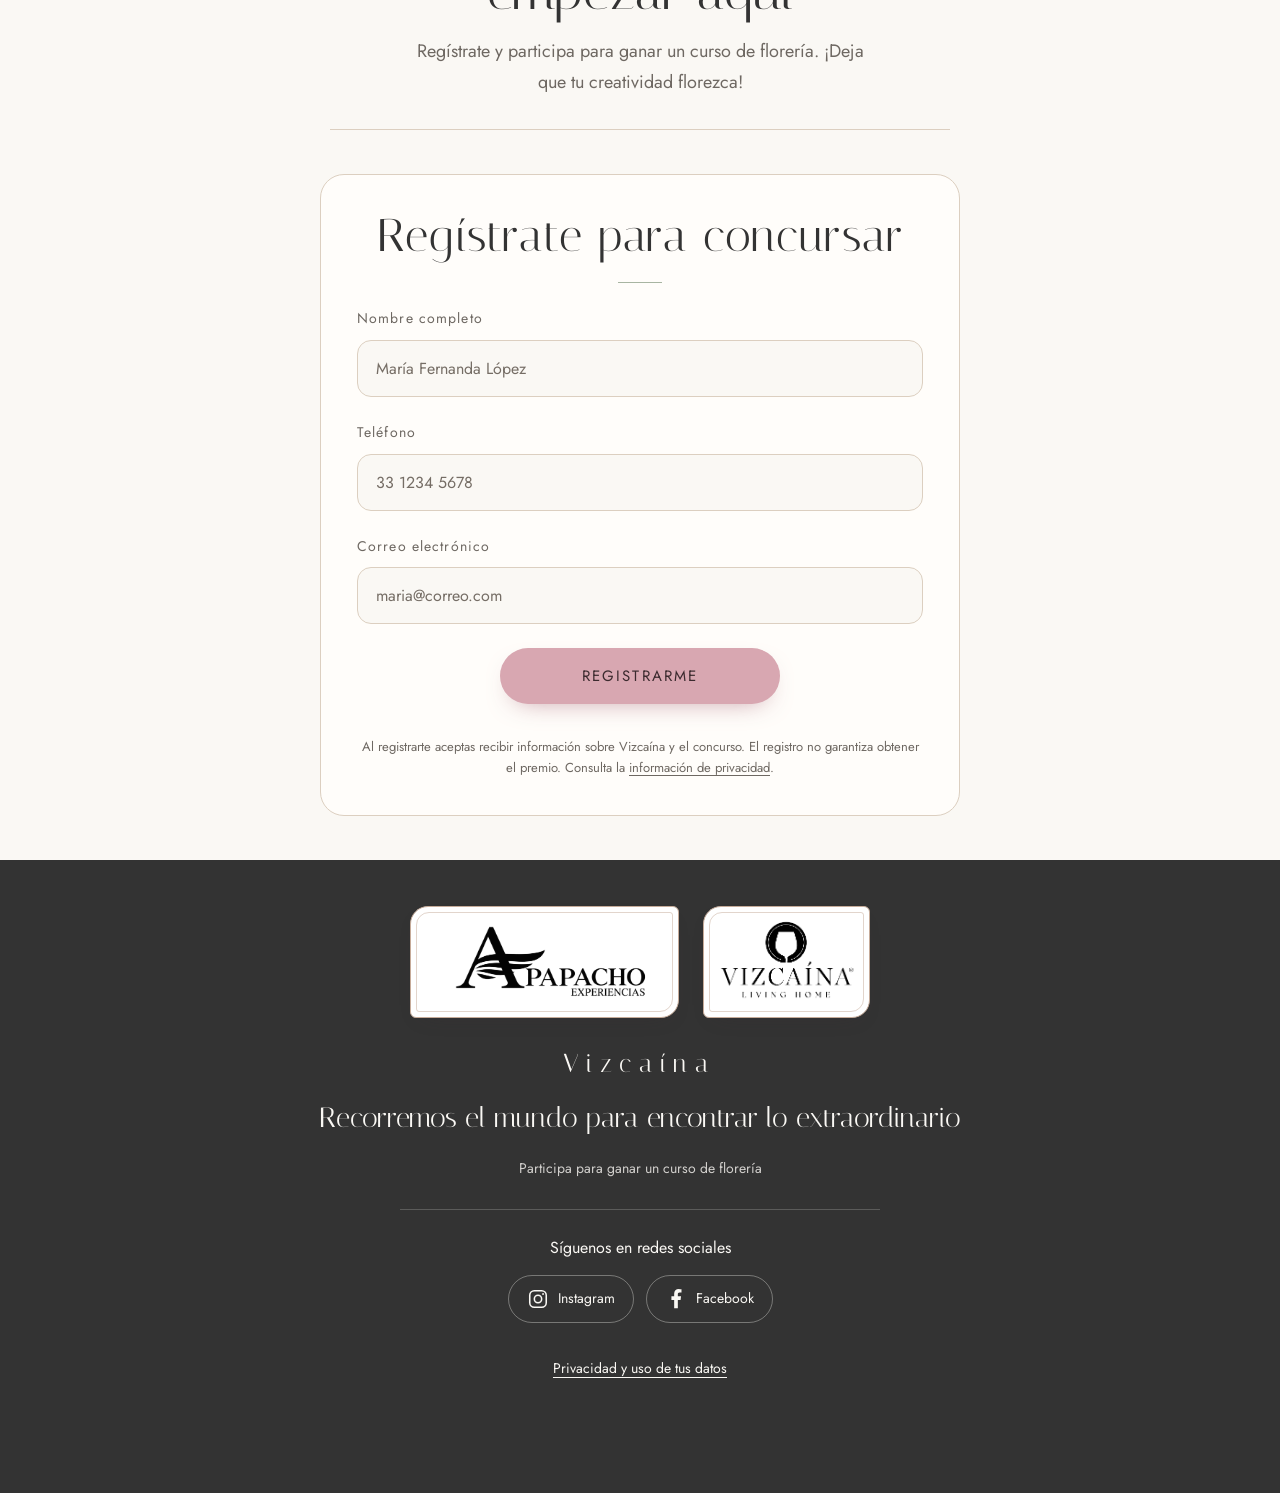
==== commit 0ed621d3: "Add files via upload" ====
--- a/index.html
+++ b/index.html
@@ -129,7 +129,8 @@
       <p class="cupo__nota">¡Y listo, ya estás participando!</p>
       <dl class="concurso-datos">
         <div><dt>El premio</dt><dd>20 personas ganarán un curso de florería.</dd></div>
-        <div><dt>Lugar del curso</dt><dd>Casa Vizcaína / Showroom, Guadalajara.</dd></div>
+        <div><dt>Lugar del curso</dt><dd>Showroom Vizcaína, Guadalajara.</dd></div>
+        <div><dt>Fecha y hora del curso</dt><dd>7 de noviembre de 2026 a las 11:00 a. m., hora de Guadalajara. Exclusivo para las personas ganadoras.</dd></div>
         <div><dt>Cierre de registros</dt><dd>29 de septiembre de 2026, 11:59 p. m., hora de Guadalajara.</dd></div>
         <div><dt>Anuncio de ganadores</dt><dd>El miércoles 30 de septiembre del 2026 contactaremos a las 20 personas ganadoras directamente con los datos que dejaron en el formulario.</dd></div>
       </dl>
@@ -158,7 +159,7 @@
     <div class="preguntas__lista">
       <details><summary>¿Necesito experiencia en florería?</summary><p>¡Para nada! 🌷 No necesitas experiencia, solo ganas de crear, divertirte y dejar florecer tu lado más creativo.</p></details>
       <details><summary>¿Cómo sabré si gané?</summary><p>El miércoles 30 de septiembre del 2026 contactaremos a las 20 personas ganadoras directamente con los datos que dejaron en el formulario.</p></details>
-      <details><summary>¿Dónde será el curso?</summary><p>Casa Vizcaína / Showroom.</p></details>
+      <details><summary>¿Cuándo y dónde será el curso?</summary><p>El curso para las personas ganadoras será el 7 de noviembre de 2026 a las 11:00 a. m., hora de Guadalajara, en Showroom Vizcaína.</p></details>
       <details><summary>¿Hasta cuándo puedo registrarme?</summary><p>Tienes hasta el 29 de septiembre de 2026 a las 11:59 p. m., hora de Guadalajara.</p></details>
     </div>
   </section>
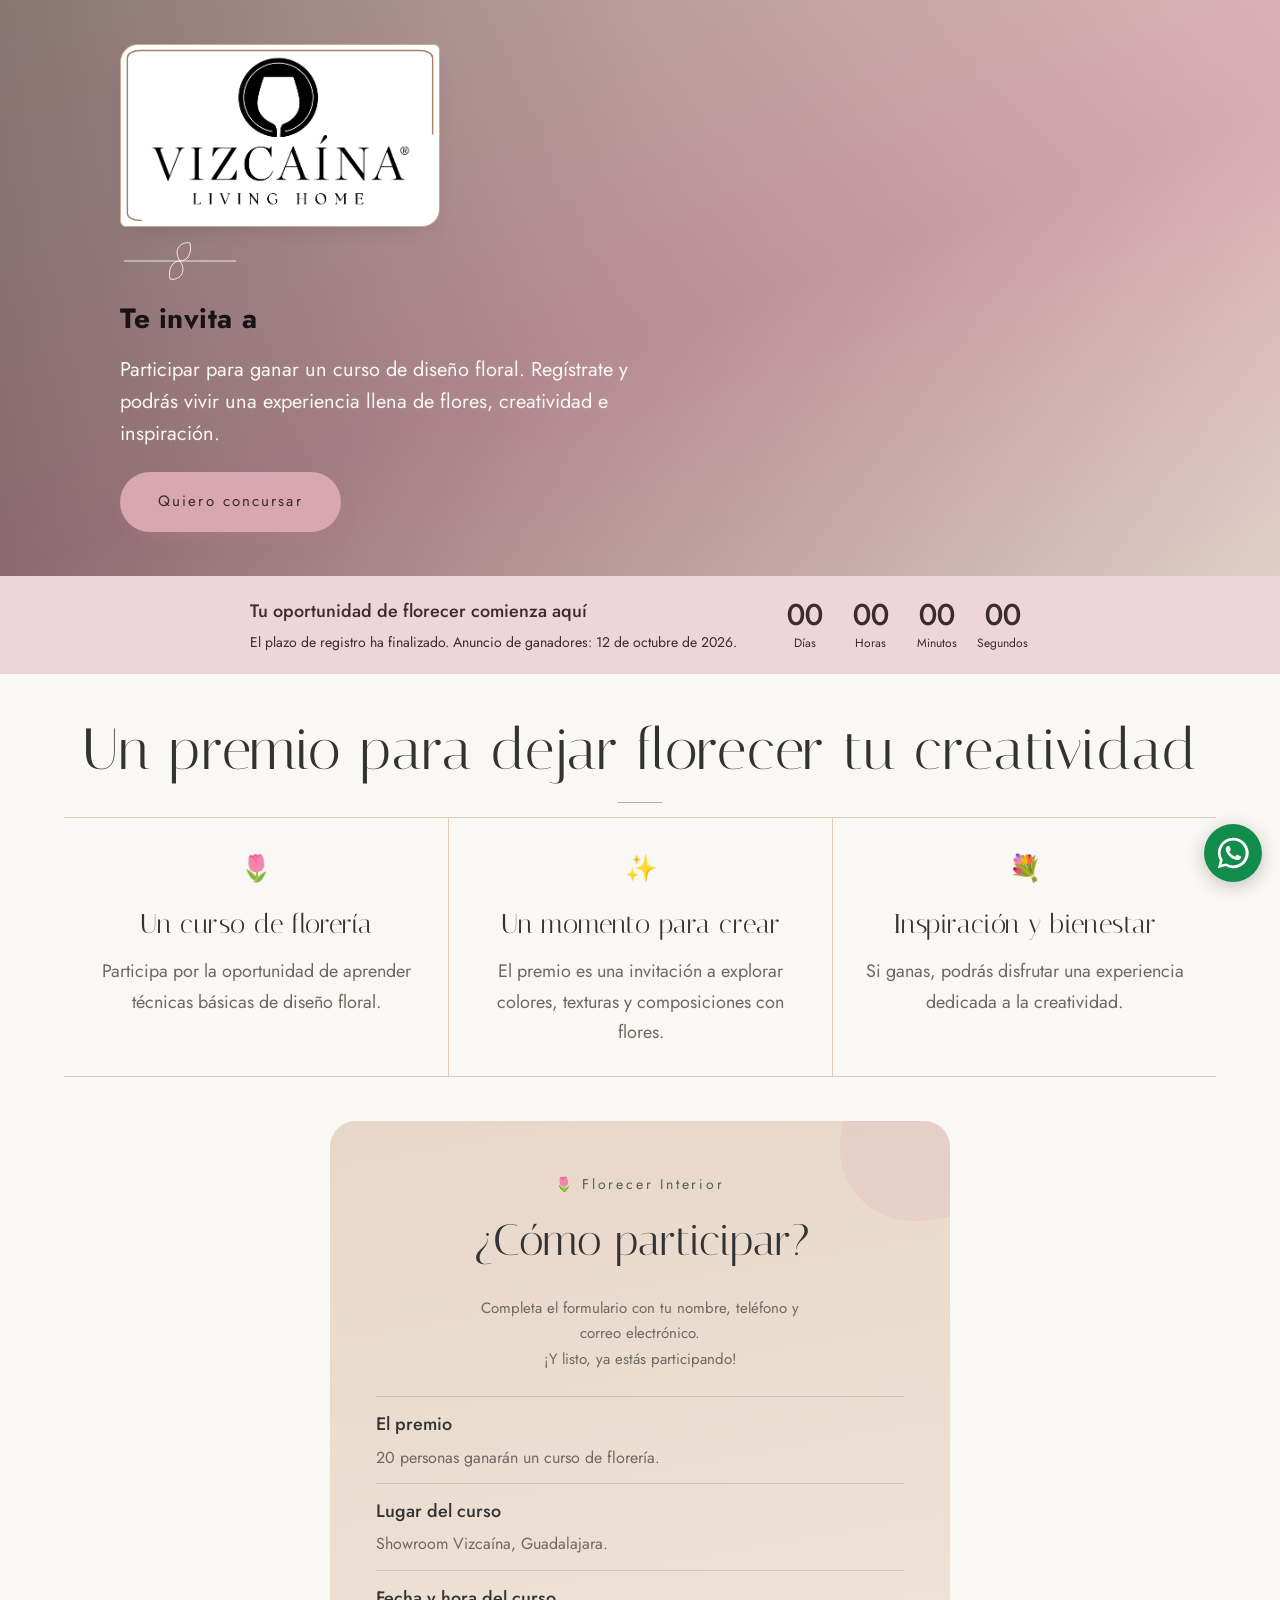
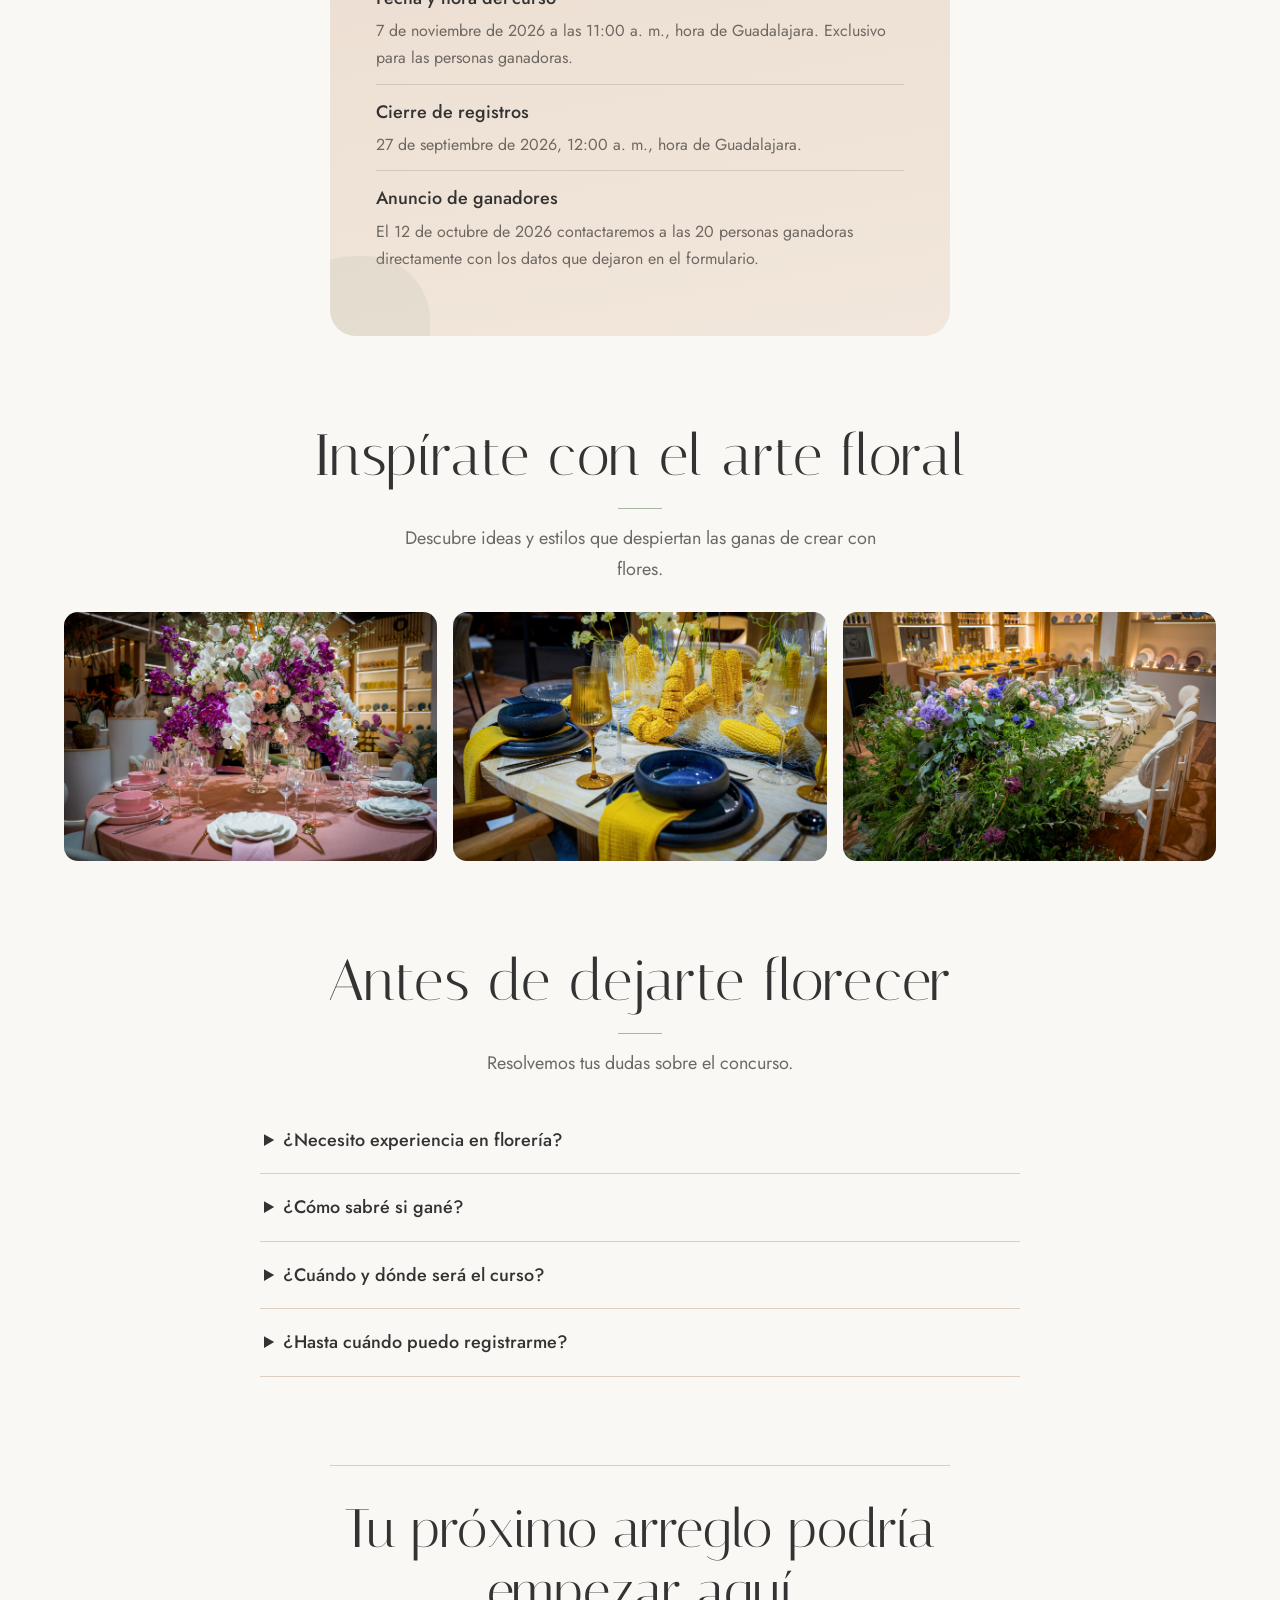
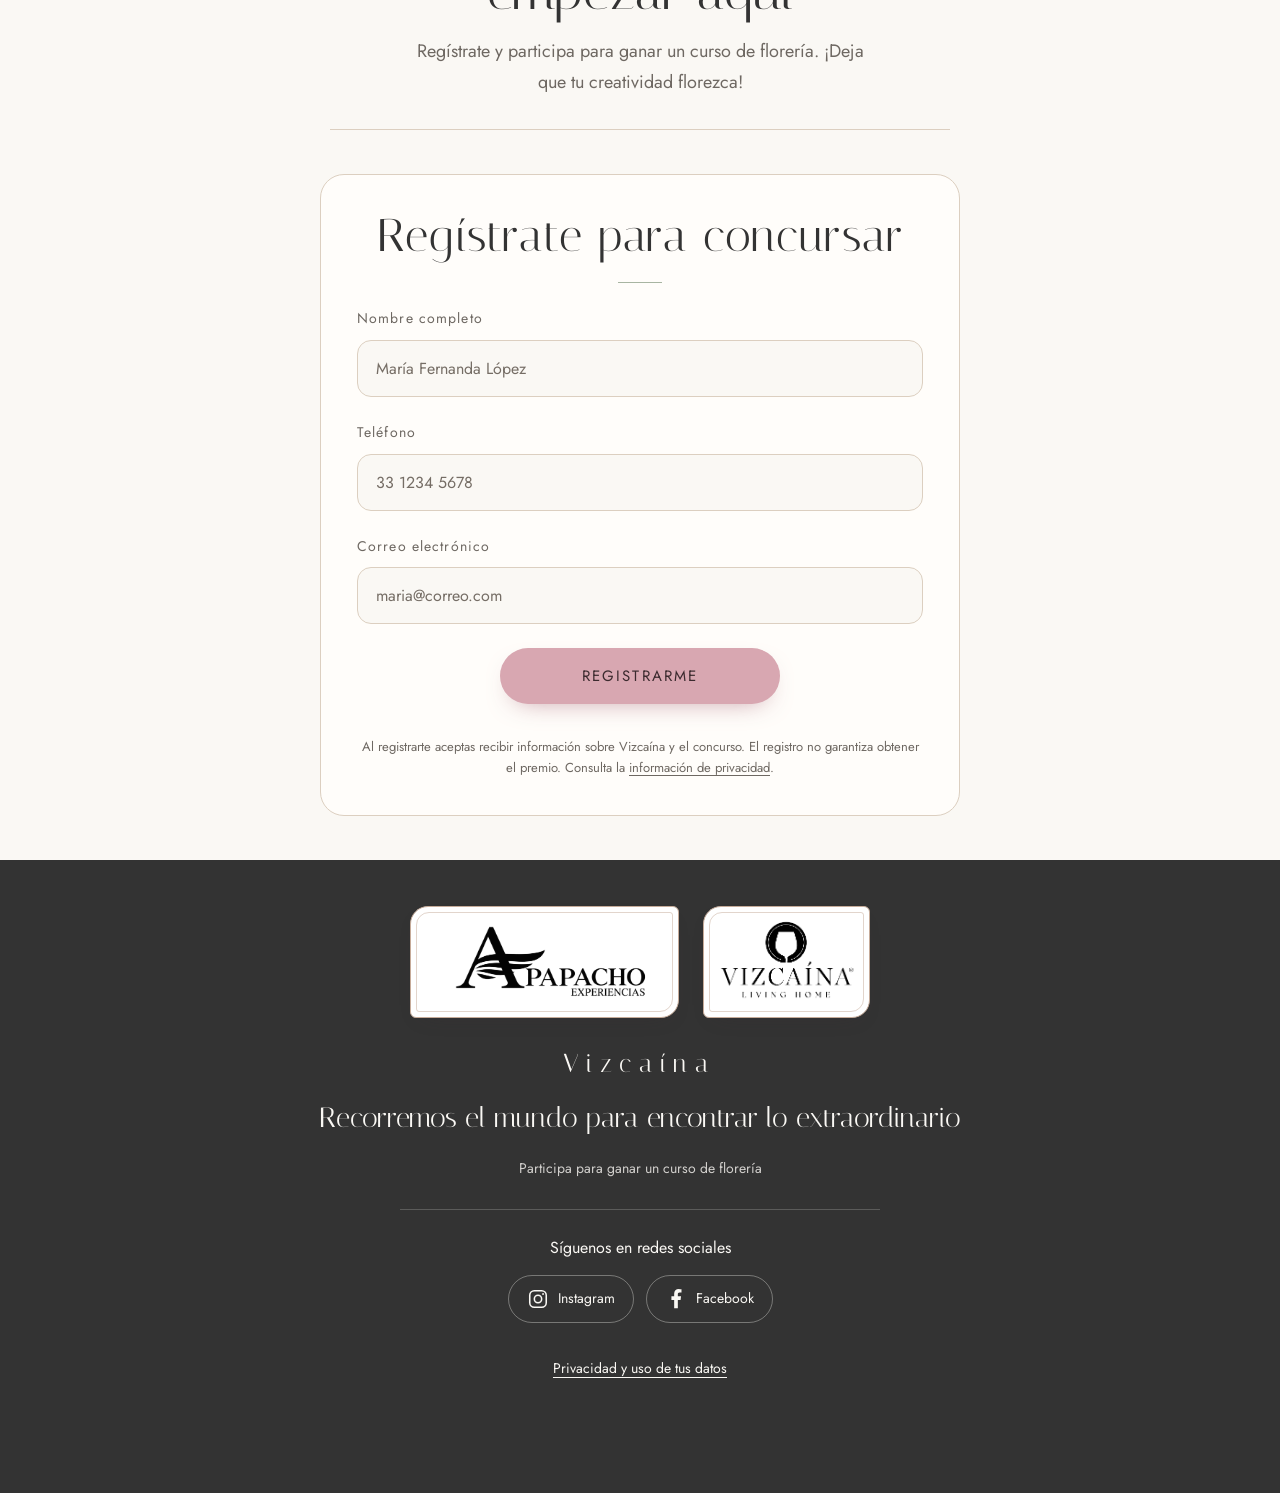
==== commit 8faa81cf: "Add files via upload" ====
--- a/index.html
+++ b/index.html
@@ -84,7 +84,7 @@
   <aside class="concurso-banner" aria-labelledby="contadorTitulo">
     <div class="concurso-banner__texto">
       <strong id="contadorTitulo">Tu oportunidad de florecer comienza aquí</strong>
-      <p id="contadorEstado" role="status">Cierre: 29 de septiembre de 2026, 11:59 p. m. · Guadalajara</p>
+      <p id="contadorEstado" role="status">Cierre: 27 de septiembre de 2026, 12:00 a. m. · Guadalajara</p>
     </div>
     <div class="cuenta" role="timer" aria-label="Tiempo restante para el cierre" aria-live="off">
       <span><b id="cuentaDias">--</b><small>Días</small></span>
@@ -131,8 +131,8 @@
         <div><dt>El premio</dt><dd>20 personas ganarán un curso de florería.</dd></div>
         <div><dt>Lugar del curso</dt><dd>Showroom Vizcaína, Guadalajara.</dd></div>
         <div><dt>Fecha y hora del curso</dt><dd>7 de noviembre de 2026 a las 11:00 a. m., hora de Guadalajara. Exclusivo para las personas ganadoras.</dd></div>
-        <div><dt>Cierre de registros</dt><dd>29 de septiembre de 2026, 11:59 p. m., hora de Guadalajara.</dd></div>
-        <div><dt>Anuncio de ganadores</dt><dd>El miércoles 30 de septiembre del 2026 contactaremos a las 20 personas ganadoras directamente con los datos que dejaron en el formulario.</dd></div>
+        <div><dt>Cierre de registros</dt><dd>27 de septiembre de 2026, 12:00 a. m., hora de Guadalajara.</dd></div>
+        <div><dt>Anuncio de ganadores</dt><dd>El 12 de octubre de 2026 contactaremos a las 20 personas ganadoras directamente con los datos que dejaron en el formulario.</dd></div>
       </dl>
     </div>
   </section>
@@ -158,9 +158,9 @@
     <p class="subtitulo-seccion">Resolvemos tus dudas sobre el concurso.</p>
     <div class="preguntas__lista">
       <details><summary>¿Necesito experiencia en florería?</summary><p>¡Para nada! 🌷 No necesitas experiencia, solo ganas de crear, divertirte y dejar florecer tu lado más creativo.</p></details>
-      <details><summary>¿Cómo sabré si gané?</summary><p>El miércoles 30 de septiembre del 2026 contactaremos a las 20 personas ganadoras directamente con los datos que dejaron en el formulario.</p></details>
+      <details><summary>¿Cómo sabré si gané?</summary><p>El 12 de octubre de 2026 contactaremos a las 20 personas ganadoras directamente con los datos que dejaron en el formulario.</p></details>
       <details><summary>¿Cuándo y dónde será el curso?</summary><p>El curso para las personas ganadoras será el 7 de noviembre de 2026 a las 11:00 a. m., hora de Guadalajara, en Showroom Vizcaína.</p></details>
-      <details><summary>¿Hasta cuándo puedo registrarme?</summary><p>Tienes hasta el 29 de septiembre de 2026 a las 11:59 p. m., hora de Guadalajara.</p></details>
+      <details><summary>¿Hasta cuándo puedo registrarme?</summary><p>Tienes hasta el 27 de septiembre de 2026 a las 12:00 a. m., hora de Guadalajara.</p></details>
     </div>
   </section>
 
